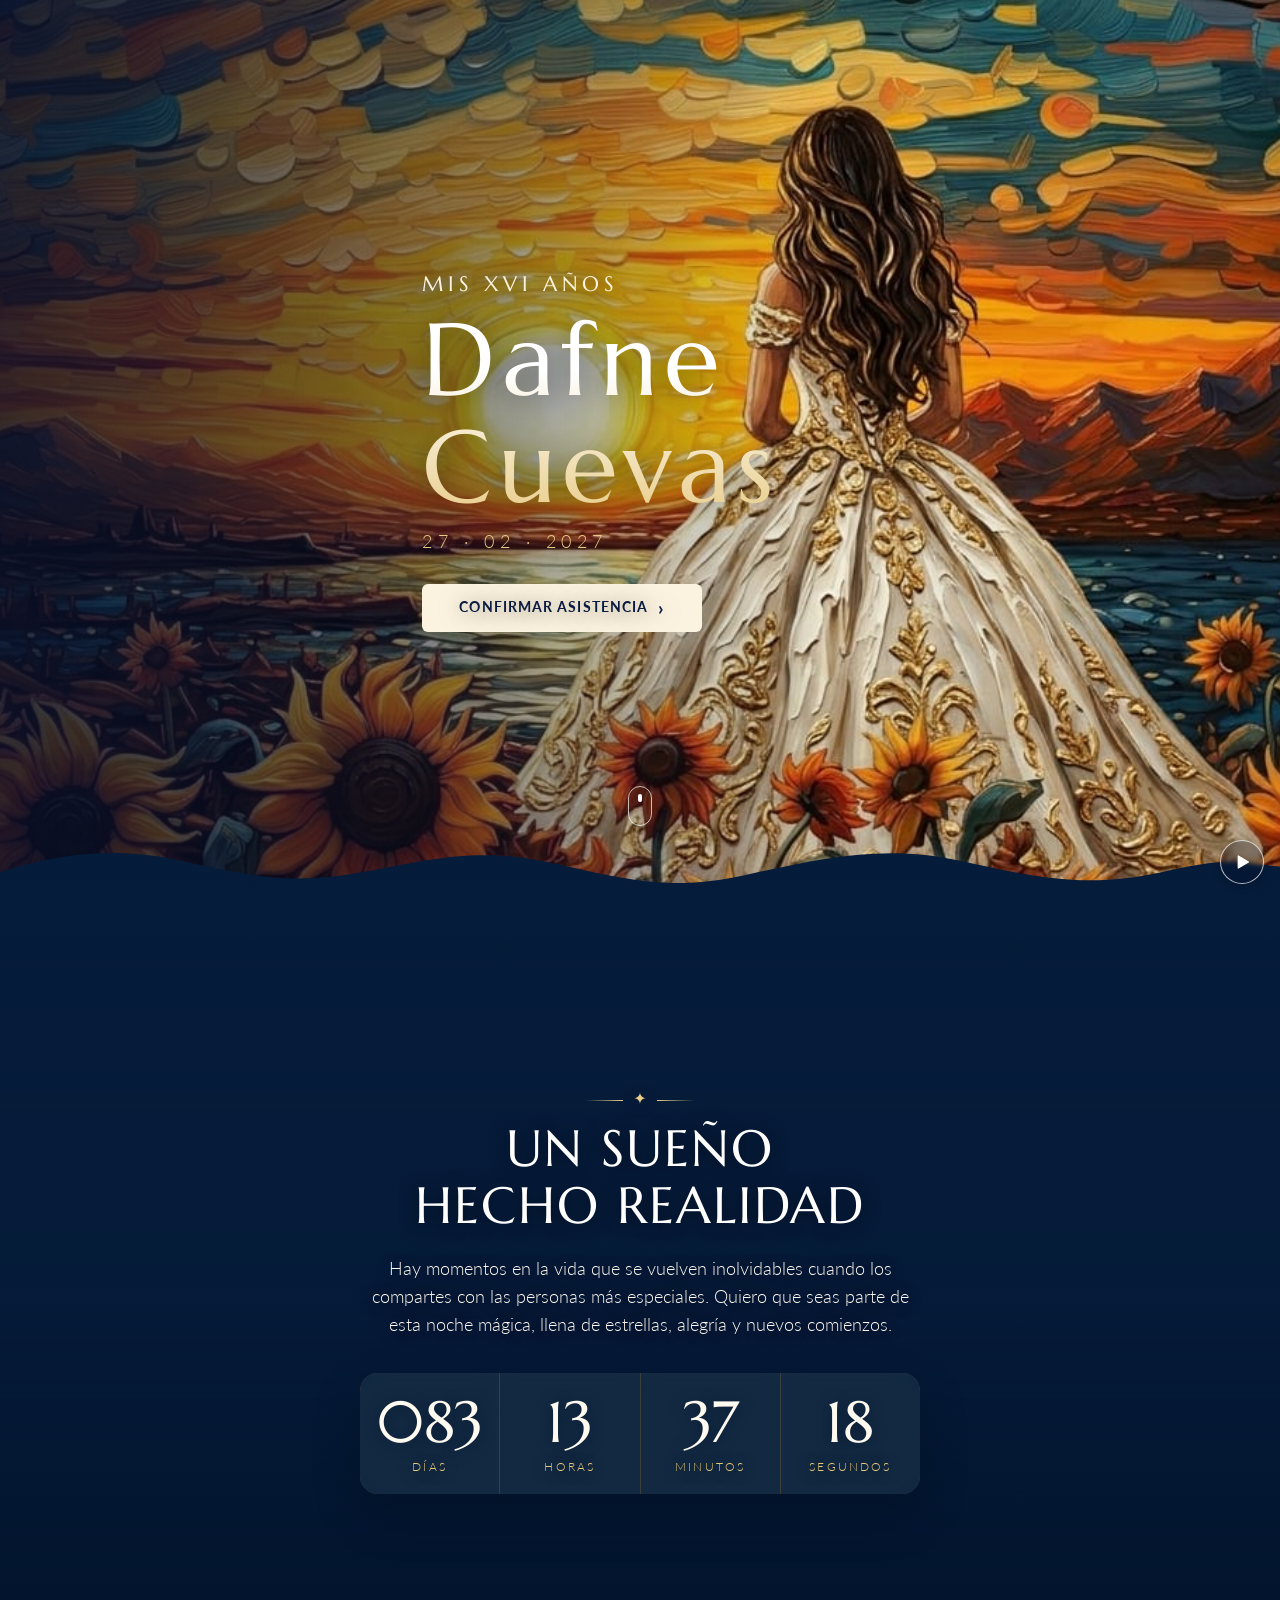
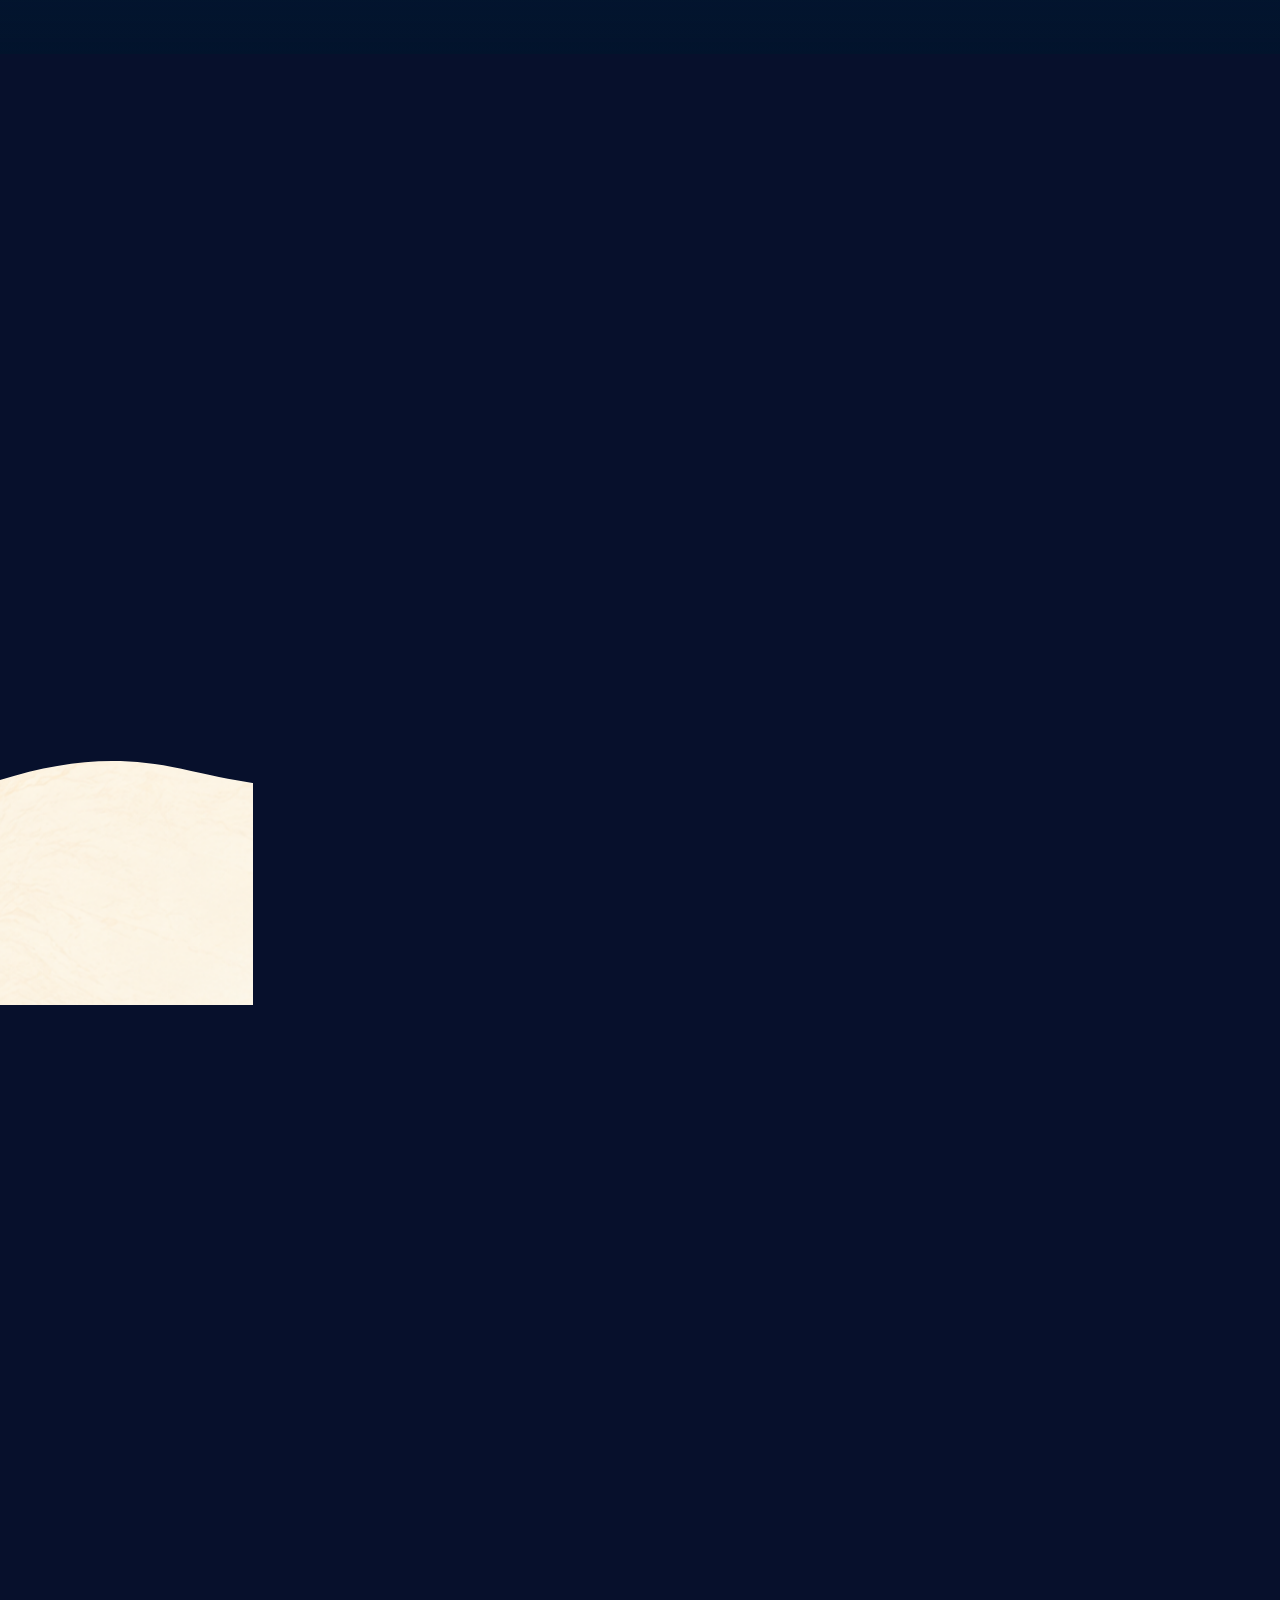
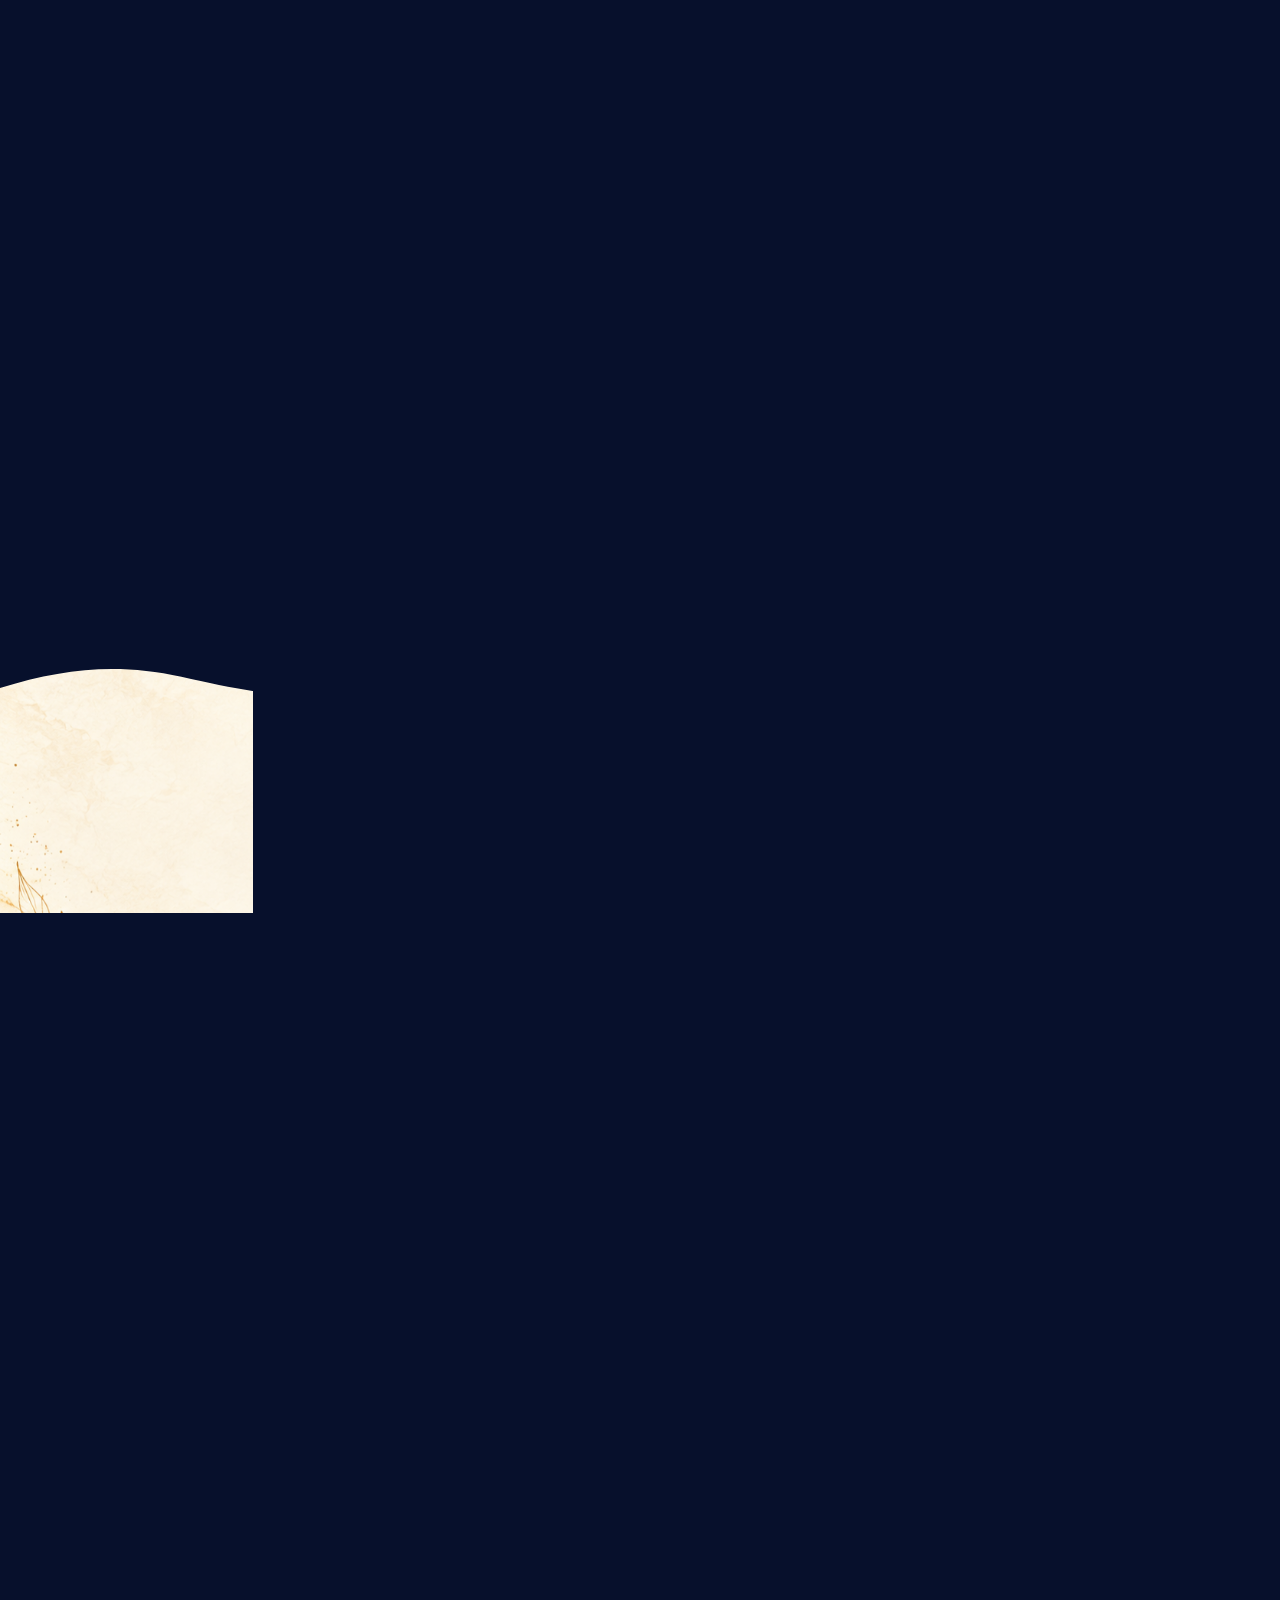
==== index.html @ 826c35a5 "Update title and description for XV to XVI years" ====
<!DOCTYPE html>
<html lang="es">
<head>
    <meta charset="UTF-8">
    <meta name="viewport" content="width=device-width, initial-scale=1, viewport-fit=cover">
    <title>Mis XVI Años</title>
    <meta name="description" content="Invitación digital a mis XVI años: un sueño hecho realidad.">
    <meta name="theme-color" content="#0b1a40">
    <link rel="preconnect" href="https://fonts.googleapis.com">
    <link rel="preconnect" href="https://fonts.gstatic.com" crossorigin>
    <link href="https://fonts.googleapis.com/css2?family=Lato:wght@300;400;700&family=Marcellus&display=swap" rel="stylesheet">
    <link rel="stylesheet" href="css/styles.css">
</head>
<body>

    <main>
        <!-- 1. HERO -->
        <section class="section hero" id="inicio">
            <div class="section__bg hero__bg" data-parallax data-speed="60" data-mouse="14" data-down-only></div>
            <div class="stars" aria-hidden="true" data-parallax data-speed="-40" data-mouse="-26"></div>
            <div class="hero__content" data-parallax data-speed="-70" data-mouse="8" data-fade>
                <p class="hero__eyebrow reveal">MIS XVI AÑOS</p>
                <h1 class="hero__name reveal" id="celebrant-name" data-delay="1">Dafne Cuevas</h1>
                <p class="hero__date reveal" id="event-date-short" data-delay="2">27 · 02 · 2027</p>
                <a class="btn btn--light reveal" href="#confirmacion" data-delay="3">
                    CONFIRMAR ASISTENCIA <span class="btn__arrow" aria-hidden="true">›</span>
                </a>
            </div>
            <a class="scroll-hint" href="#mensaje" aria-label="Bajar a la siguiente sección"><span></span></a>
        </section>

        <!-- 2. MENSAJE + CUENTA REGRESIVA -->
        <section class="section section--wave message" id="mensaje">
            <!-- Fondo: video de Noche estrellada (se reproduce una vez al llegar a la sección) -->
            <div class="section__bg message__bg" data-parallax data-speed="45">
                <video class="message__video" muted playsinline preload="auto" disablepictureinpicture aria-hidden="true" tabindex="-1">
                    <source src="van-gogh-violin.mp4" type="video/mp4">
                </video>
            </div>
            <div class="message__overlay" aria-hidden="true"></div>
            <div class="section__inner" data-parallax data-speed="-18">
                <div class="message__content">
                    <span class="ornament ornament--gold" aria-hidden="true">✦</span>
                    <h2 class="title title--light">UN SUEÑO<br>HECHO REALIDAD</h2>
                    <p class="lead lead--light">
                        Hay momentos en la vida que se vuelven inolvidables
                        cuando los compartes con las personas más especiales.
                        Quiero que seas parte de esta noche mágica,
                        llena de estrellas, alegría y nuevos comienzos.
                    </p>

                    <div class="countdown" role="timer" aria-live="off">
                        <div class="countdown__item">
                            <span class="countdown__num" id="cd-days">000</span>
                            <span class="countdown__label">DÍAS</span>
                        </div>
                        <div class="countdown__item">
                            <span class="countdown__num" id="cd-hours">00</span>
                            <span class="countdown__label">HORAS</span>
                        </div>
                        <div class="countdown__item">
                            <span class="countdown__num" id="cd-minutes">00</span>
                            <span class="countdown__label">MINUTOS</span>
                        </div>
                        <div class="countdown__item">
                            <span class="countdown__num" id="cd-seconds">00</span>
                            <span class="countdown__label">SEGUNDOS</span>
                        </div>
                    </div>
                </div>
            </div>
        </section>

        <!-- 3. RECEPCIÓN -->
        <section class="section section--wave reception" id="recepcion">
            <div class="section__bg reception__bg" data-parallax data-speed="70"></div>
            <div class="fireflies" aria-hidden="true" data-parallax data-speed="-50"></div>
            <div class="section__inner section__inner--light" data-parallax data-speed="-18">
                <span class="ornament ornament--gold reveal" aria-hidden="true">✦</span>
                <h2 class="title title--light reveal" data-delay="1">RECEPCIÓN</h2>
                <p class="reception__time reveal" id="event-time" data-delay="2">7:00 P. M.</p>
                <p class="reception__place reveal" data-delay="2">
                    <span id="venue-name">El Edhen</span><br>
                    <span id="venue-address">P. de La Escondida Mz 51-Lt 7,<br>Hacienda Ojo de Agua,<br>55770 Edo de Méx.</span>
                </p>
                <a class="btn btn--light reveal" id="map-link" href="#" target="_blank" rel="noopener noreferrer" data-delay="3">
                    <svg class="btn__icon" viewBox="0 0 24 24" aria-hidden="true"><path d="M12 2a7 7 0 0 0-7 7c0 5.2 7 13 7 13s7-7.8 7-13a7 7 0 0 0-7-7Zm0 9.5A2.5 2.5 0 1 1 12 6.5a2.5 2.5 0 0 1 0 5Z"/></svg>
                    VER UBICACIÓN <span class="btn__arrow" aria-hidden="true">›</span>
                </a>
            </div>
        </section>

        <!-- 4. LLUVIA DE SOBRES -->
        <section class="section section--wave section--cream envelopes" id="sobres">
            <div class="section__bg envelopes__bg" data-parallax data-speed="45"></div>
            <div class="section__inner" data-parallax data-speed="-18">
                <svg class="gift reveal" viewBox="0 0 64 64" aria-hidden="true">
                    <rect x="6" y="22" width="30" height="30" rx="2"/>
                    <rect x="3" y="14" width="36" height="9" rx="2"/>
                    <path d="M21 14v38M21 14c-3-9-12-9-12-3s9 3 12 3Zm0 0c3-9 12-9 12-3s-9 3-12 3Z"/>
                    <rect x="30" y="34" width="30" height="22" rx="2"/>
                    <path d="m30 36 15 11 15-11"/>
                    <path class="gift__spark" d="M52 8v10M47 13h10"/>
                </svg>
                <h2 class="title title--navy title--small reveal" data-delay="1">LLUVIA DE SOBRES</h2>
                <p class="lead lead--small reveal" data-delay="2">
                    Tu presencia hará este día aún más especial.
                    Si deseas obsequiarme un detalle, podrás participar
                    en la lluvia de sobres durante la celebración.
                </p>
                <button class="btn btn--navy reveal" type="button" id="open-envelopes" data-delay="3">
                    VER CÓMO PARTICIPAR <span class="btn__arrow" aria-hidden="true">›</span>
                </button>
            </div>
        </section>

        <!-- 5. CONFIRMACIÓN -->
        <section class="section section--wave rsvp" id="confirmacion">
            <div class="section__bg rsvp__bg" data-parallax data-speed="40"></div>
            <div class="stars" aria-hidden="true" data-parallax data-speed="-45"></div>
            <div class="section__inner section__inner--light" data-parallax data-speed="-12">
                <p class="eyebrow eyebrow--gold reveal">CONFIRMACIÓN PERSONALIZADA</p>
                <span class="ornament ornament--gold reveal" aria-hidden="true">✦</span>
                <h2 class="family reveal" id="family-name" data-delay="1">Familia Rivera</h2>
                <p class="rsvp__intro reveal" data-delay="2">
                    <span id="seats-line">Hemos reservado <span id="seats-total">3</span> lugares para su familia.<br></span>
                    Seleccionen quiénes asistirán:
                </p>

                <ul class="guests reveal" id="guest-list" data-delay="3"></ul>

                <p class="rsvp__count reveal" data-delay="4">
                    <svg class="rsvp__people" viewBox="0 0 24 24" aria-hidden="true"><path d="M9 11a3.5 3.5 0 1 0 0-7 3.5 3.5 0 0 0 0 7Zm7 0a3 3 0 1 0 0-6 3 3 0 0 0 0 6ZM9 13c-3.300 0-6 1.800-6 4v3h12v-3c0-2.200-2.700-4-6-4Zm7 0c-.4 0-.800 0-1.200.1 1.500 1 2.200 2.300 2.200 3.900v3h5v-3c0-1.800-2.600-4-6-4Z"/></svg>
                    <span id="guest-summary" aria-live="polite">0 de 3 personas asistirán</span>
                </p>
                <p class="rsvp__note reveal" data-delay="4">Podrán modificar su respuesta antes de la fecha límite.</p>

                <div class="rsvp__ask reveal" data-delay="5">
                    <p class="eyebrow eyebrow--gold">CONFIRMACIÓN DE ASISTENCIA</p>
                    <h3 class="rsvp__ask-title">¿NOS ACOMPAÑAS?</h3>
                </div>
                <button class="btn btn--outline rsvp__cta reveal" type="button" id="confirm-btn" data-delay="5">
                    <span class="btn__check" aria-hidden="true">✓</span>
                    <span id="confirm-label">CONFIRMAR ASISTENCIA</span>
                </button>
                <p class="rsvp__lock reveal" data-delay="5" id="rsvp-status" role="status">
                    <svg viewBox="0 0 24 24" aria-hidden="true"><path d="M17 9V7a5 5 0 0 0-10 0v2H5v12h14V9h-2Zm-8-2a3 3 0 0 1 6 0v2H9V7Z"/></svg>
                    Su respuesta quedará registrada.
                </p>
            </div>
        </section>

        <!-- 6. VESTIMENTA -->
        <section class="section section--wave section--cream dress" id="vestimenta">
            <div class="section__bg dress__bg" data-parallax data-speed="45"></div>
            <div class="section__inner" data-parallax data-speed="-18">
                <p class="eyebrow eyebrow--navy reveal">CÓDIGO DE VESTIMENTA</p>
                <span class="ornament reveal" aria-hidden="true">✦</span>
                <h2 class="title title--navy title--small reveal" data-delay="1">FORMAL</h2>
                <p class="lead lead--small reveal" data-delay="2">
                    Colores reservados:<br>Dorado, azul noche y tonos similares.
                </p>
                <ul class="swatches reveal" data-delay="3" aria-label="Colores reservados">
                    <li class="swatch swatch--gold" title="Dorado"></li>
                    <li class="swatch swatch--navy" title="Azul noche"></li>
                    <li class="swatch swatch--cream" title="Crema"></li>
                </ul>
                <button class="btn btn--navy reveal" type="button" id="open-rules" data-delay="4">
                    VER NORMAS DEL EVENTO <span class="btn__arrow" aria-hidden="true">›</span>
                </button>
            </div>
        </section>

        <!-- 7. GRACIAS -->
        <section class="section section--wave thanks" id="gracias">
            <div class="section__bg thanks__bg" data-parallax data-speed="60"></div>
            <div class="stars stars--dense" aria-hidden="true" data-parallax data-speed="-60"></div>
            <div class="section__inner section__inner--light" data-parallax data-speed="-20">
                <h2 class="thanks__title reveal">GRACIAS</h2>
                <p class="thanks__text reveal" data-delay="2">
                    POR SER PARTE DE ESTE<br>CAPÍTULO TAN ESPECIAL
                </p>
            </div>
        </section>
    </main>

    <!-- Modal de bienvenida: información importante (se abre al cargar la página) -->
    <dialog class="modal modal--rules" id="rules-modal" aria-labelledby="rules-title">
        <form method="dialog" class="modal__box">
            <h2 class="rules__title" id="rules-title">INFORMACIÓN<br>IMPORTANTE</h2>
            <span class="ornament" aria-hidden="true">✦</span>
            <p class="rules__subtitle">Normas para disfrutar juntos</p>

            <ul class="rules__list">
                <li>
                    <h3>Identificación</h3>
                    <p>Las personas mayores de 18 años deberán presentar INE o identificación oficial para ingresar.</p>
                </li>
                <li>
                    <h3>Ambiente sin humo</h3>
                    <p>Agradecemos evitar fumar dentro del salón.</p>
                </li>
                <li>
                    <h3>Bebidas externas</h3>
                    <p>No está permitido ingresar bebidas ajenas al establecimiento.</p>
                </li>
                <li>
                    <h3>Momentos especiales</h3>
                    <p>Durante los momentos protocolarios, evita obstruir la vista de otros invitados.</p>
                </li>
                <li>
                    <h3>Cuidemos el espacio</h3>
                    <p>Ayúdanos a conservar en buen estado las instalaciones y la decoración.</p>
                </li>
            </ul>

            <p class="rules__thanks">Gracias por ayudarnos a disfrutar<br>de una noche especial.</p>
            <button class="btn btn--navy btn--block" value="close" id="rules-accept">ENTENDIDO</button>
        </form>
    </dialog>

    <!-- Modal: cómo participar en la lluvia de sobres -->
    <dialog class="modal" id="envelopes-modal" aria-labelledby="envelopes-title">
        <form method="dialog" class="modal__box">
            <button class="modal__close" value="close" aria-label="Cerrar">×</button>
            <h3 id="envelopes-title">Lluvia de sobres</h3>
            <p>Si deseas participar, durante la celebración habrá un buzón especial para recibir tus sobres con cariño.</p>
            <p class="modal__small">Tu presencia es el mejor regalo. Cualquier detalle será recibido con mucho agradecimiento.</p>
            <button class="btn btn--navy" value="close">ENTENDIDO</button>
        </form>
    </dialog>

    <!-- Música de fondo: se activa con el ícono flotante (los navegadores no permiten autoplay con sonido) -->
    <audio id="bg-music" src="cabcion.mp3" loop preload="none"></audio>
    <button class="music-toggle" id="music-toggle" type="button" aria-pressed="false" aria-label="Reproducir música">
        <svg viewBox="0 0 24 24" aria-hidden="true">
            <path class="music-toggle__play" d="M8 5.5v13l11-6.5z"/>
            <rect class="music-toggle__stop" x="6.5" y="6.5" width="11" height="11" rx="1.5"/>
        </svg>
    </button>

    <script src="js/main.js"></script>
</body>
</html>
---- css/styles.css ----
/* ==========================================================
   Invitación XVI Años — estilos (mobile-first)
   ========================================================== */

:root {
    --navy: #0b1a40;
    --navy-deep: #07102c;
    --navy-soft: #16275a;
    --gold: #c9a14a;
    --gold-light: #e8cc88;
    --cream: #fbf3df;
    --ink: #1c2a52;

    --font-title: "Marcellus", "Cinzel", Georgia, serif;
    --font-body: "Lato", "Segoe UI", system-ui, sans-serif;

    --wave-h: 38px;
    --ease: cubic-bezier(0.22, 0.8, 0.28, 1);
}

*, *::before, *::after { box-sizing: border-box; }

html { scroll-behavior: smooth; }

body {
    margin: 0;
    background: var(--navy-deep);
    color: var(--cream);
    font-family: var(--font-body);
    font-weight: 300;
    line-height: 1.6;
    -webkit-font-smoothing: antialiased;
    overflow-x: hidden;
}

img, svg { display: block; max-width: 100%; }
ul { list-style: none; margin: 0; padding: 0; }
h1, h2, h3, p { margin: 0; }
a { color: inherit; text-decoration: none; }

/* ---------- Secciones ---------- */
.section {
    position: relative;
    isolation: isolate;
    display: flex;
    align-items: center;
    justify-content: center;
    min-height: 100svh;
    overflow: hidden;
    text-align: center;
}

.section__bg {
    position: absolute;
    inset: -10% 0;
    z-index: -2;
    background-size: cover;
    background-position: center;
    background-repeat: no-repeat;
    will-change: transform;
}

.section__inner {
    width: 100%;
    max-width: 640px;
    padding: calc(var(--wave-h) + 56px) 24px 72px;
    color: var(--ink);
}
.section__inner--light { color: var(--cream); }

/* Borde ondulado entre secciones (la sección se superpone a la anterior) */
.section--wave {
    margin-top: calc(var(--wave-h) * -1);
    -webkit-mask:
        url("data:image/svg+xml,%3Csvg xmlns='http://www.w3.org/2000/svg' viewBox='0 0 1200 40' preserveAspectRatio='none'%3E%3Cpath d='M0 40V20C60 6 110 2 170 12S270 30 340 20 450 2 520 14s110 20 180 8 130-22 200-10 120 20 190 8 70-6 110-4V40Z'/%3E%3C/svg%3E") top / 100% var(--wave-h) no-repeat,
        linear-gradient(#000 0 0) 0 calc(var(--wave-h) - 1px) / 100% calc(100% - var(--wave-h) + 1px) no-repeat;
    mask:
        url("data:image/svg+xml,%3Csvg xmlns='http://www.w3.org/2000/svg' viewBox='0 0 1200 40' preserveAspectRatio='none'%3E%3Cpath d='M0 40V20C60 6 110 2 170 12S270 30 340 20 450 2 520 14s110 20 180 8 130-22 200-10 120 20 190 8 70-6 110-4V40Z'/%3E%3C/svg%3E") top / 100% var(--wave-h) no-repeat,
        linear-gradient(#000 0 0) 0 calc(var(--wave-h) - 1px) / 100% calc(100% - var(--wave-h) + 1px) no-repeat;
}

/* Fondos por sección: mobile */
.hero__bg {
    background-image: url("../desktop/01-hero.jpeg");
    background-position: 66% bottom;
    /* En móvil la imagen ocupa la parte baja y se funde con el azul noche; el texto va arriba */
    inset: auto 0 0 0;
    height: 70%;
    -webkit-mask-image: linear-gradient(180deg, transparent 0, #000 28%);
    mask-image: linear-gradient(180deg, transparent 0, #000 28%);
}
.reception__bg  { background-image: url("../mobile/03-recepcion.png"); }
.envelopes__bg  { background-image: url("../mobile/04-lluvia-sobres.png"); }
.rsvp__bg       { background-image: url("../mobile/05-confirmacion.png"); }
.dress__bg      { background-image: url("../mobile/06-vestimenta.png"); }
.thanks__bg     { background-image: url("../mobile/07-gracias.png"); }

.section--cream { background: var(--cream); }

/* ---------- Tipografía ---------- */
.title {
    font-family: var(--font-title);
    font-weight: 400;
    font-size: clamp(2rem, 9vw, 2.9rem);
    line-height: 1.1;
    letter-spacing: 0.04em;
}
.title--small { font-size: clamp(1.5rem, 6.5vw, 2rem); }
.title--navy { color: var(--navy); }
.title--light { color: #fff; text-shadow: 0 2px 18px rgba(0, 0, 0, 0.6); }

.eyebrow {
    font-size: 0.78rem;
    letter-spacing: 0.22em;
    margin-bottom: 8px;
}
.eyebrow--gold { color: var(--gold-light); }
.eyebrow--navy { color: var(--ink); letter-spacing: 0.18em; }

.lead {
    margin: 22px auto 0;
    max-width: 420px;
    font-size: 1rem;
    color: #34437a;
}
.lead--small { font-size: 0.92rem; margin-top: 12px; }

.ornament {
    display: block;
    margin-bottom: 14px;
    color: var(--gold);
    font-size: 1rem;
    line-height: 1;
    animation: twinkle 3s ease-in-out infinite;
}
.ornament::before, .ornament::after {
    content: "";
    display: inline-block;
    width: 38px;
    height: 1px;
    margin: 0 10px;
    vertical-align: middle;
    background: linear-gradient(90deg, transparent, currentColor);
}
.ornament::after { transform: scaleX(-1); }
.ornament--gold { color: var(--gold-light); }

/* ---------- Botones ---------- */
.btn {
    position: relative;
    display: inline-flex;
    align-items: center;
    justify-content: center;
    gap: 10px;
    margin-top: 28px;
    padding: 13px 28px;
    border: 1px solid transparent;
    border-radius: 6px;
    overflow: hidden;
    font: 700 0.78rem/1 var(--font-body);
    letter-spacing: 0.08em;
    cursor: pointer;
    transition: transform 0.3s var(--ease), box-shadow 0.3s var(--ease), background 0.3s;
}
.btn::after { /* brillo que cruza el botón */
    content: "";
    position: absolute;
    inset: 0;
    background: linear-gradient(105deg, transparent 35%, rgba(255, 255, 255, 0.55) 50%, transparent 65%);
    transform: translateX(-120%);
    animation: shimmer 4.5s ease-in-out infinite;
}
.btn:hover { transform: translateY(-3px); box-shadow: 0 10px 26px rgba(0, 0, 0, 0.3); }
.btn:active { transform: translateY(0) scale(0.97); }
.btn:focus-visible { outline: 2px solid var(--gold); outline-offset: 3px; }
.btn__arrow { font-size: 1.2rem; line-height: 0.8; transition: transform 0.3s var(--ease); }
.btn:hover .btn__arrow { transform: translateX(5px); }
.btn__icon { width: 15px; height: 15px; fill: var(--gold); }

.btn--light { background: var(--cream); color: var(--navy); }
.btn--navy {
    background: var(--navy);
    color: var(--cream);
    border-color: var(--gold);
    box-shadow: inset 0 0 0 2px var(--navy), inset 0 0 0 3px rgba(201, 161, 74, 0.5);
}
.btn--outline {
    background: rgba(11, 26, 64, 0.85);
    color: var(--cream);
    border-color: var(--gold);
    padding: 15px 34px;
}
.btn--outline.is-confirmed {
    background: linear-gradient(135deg, #d9b25c, #b98a2e);
    color: var(--navy);
}
.btn__check { color: var(--gold-light); font-size: 1rem; }
.btn--outline.is-confirmed .btn__check { color: var(--navy); }

/* ---------- 1. Hero ---------- */
/* Sticky: las siguientes secciones lo cubren como una cortina */
.hero { align-items: flex-start; min-height: 100svh; position: sticky; top: 0; }
.hero::before { /* degradado para legibilidad del texto */
    content: "";
    position: absolute;
    inset: 0;
    z-index: -1;
    background:
        linear-gradient(180deg, rgba(7, 16, 44, 0.85) 0%, rgba(7, 16, 44, 0.45) 38%, transparent 62%),
        linear-gradient(0deg, rgba(7, 16, 44, 0.55), transparent 25%);
}
.hero__bg { animation: kenburns 24s ease-in-out infinite alternate; transform-origin: 66% 100%; }

.hero__content {
    width: 100%;
    padding: 12svh 24px 0;
    text-shadow: 0 2px 20px rgba(0, 0, 0, 0.55);
}
.hero__eyebrow {
    font-family: var(--font-title);
    font-size: 1.05rem;
    letter-spacing: 0.22em;
}
.hero__name {
    margin-top: 4px;
    font-family: var(--font-title);
    font-weight: 400;
    font-size: clamp(3.2rem, 17vw, 5rem);
    line-height: 1.05;
    letter-spacing: 0.06em;
    background: linear-gradient(180deg, #fff 30%, var(--gold-light));
    -webkit-background-clip: text;
    background-clip: text;
    color: transparent;
    text-shadow: none;
    filter: drop-shadow(0 3px 14px rgba(0, 0, 0, 0.5));
}
.hero__date {
    margin-top: 6px;
    font-size: 0.95rem;
    letter-spacing: 0.3em;
    color: var(--gold-light);
}

.scroll-hint {
    position: absolute;
    left: 50%;
    bottom: calc(var(--wave-h) + 18px);
    width: 24px;
    height: 40px;
    margin-left: -12px;
    border: 1.5px solid rgba(255, 255, 255, 0.7);
    border-radius: 14px;
}
.scroll-hint span {
    position: absolute;
    top: 7px;
    left: 50%;
    width: 4px;
    height: 8px;
    margin-left: -2px;
    border-radius: 2px;
    background: #fff;
    animation: scroll-dot 1.8s var(--ease) infinite;
}

/* ---------- 2. Mensaje + cuenta regresiva ---------- */
.message .section__inner { padding-top: calc(var(--wave-h) + 70px); }

.countdown {
    display: grid;
    grid-template-columns: repeat(4, 1fr);
    margin-top: 34px;
}
.countdown__item { padding: 0 4px; position: relative; }
.countdown__item + .countdown__item::before {
    content: "";
    position: absolute;
    left: 0;
    top: 8%;
    height: 84%;
    width: 1px;
    background: linear-gradient(transparent, var(--gold), transparent);
}
.countdown__num {
    display: block;
    font-family: var(--font-title);
    font-size: clamp(2rem, 10.5vw, 3.1rem);
    line-height: 1.1;
    color: var(--navy);
    font-variant-numeric: tabular-nums;
}
.countdown__num.tick { animation: tick 0.5s var(--ease); }
.countdown__label {
    display: block;
    margin-top: 2px;
    font-size: 0.62rem;
    letter-spacing: 0.18em;
    color: #34437a;
}

/* ---------- 3. Recepción ---------- */
.reception::before {
    content: "";
    position: absolute;
    inset: 0;
    z-index: -1;
    background: radial-gradient(ellipse at center, rgba(7, 16, 44, 0.65), rgba(7, 16, 44, 0.15) 75%);
}
.reception__time {
    margin-top: 14px;
    font-family: var(--font-title);
    font-size: 1.7rem;
    letter-spacing: 0.04em;
    text-shadow: 0 2px 14px rgba(0, 0, 0, 0.7);
}
.reception__place {
    margin-top: 10px;
    font-size: 0.98rem;
    text-shadow: 0 2px 12px rgba(0, 0, 0, 0.8);
}

/* ---------- 4. Lluvia de sobres ---------- */
.gift {
    width: 76px;
    height: 76px;
    margin: 0 auto 12px;
    fill: none;
    stroke: var(--gold);
    stroke-width: 2;
    stroke-linecap: round;
    stroke-linejoin: round;
    animation: float 4s ease-in-out infinite;
}
.gift__spark { transform-origin: 52px 13px; animation: twinkle 2s ease-in-out infinite; }
.envelopes .section__inner { padding-top: calc(var(--wave-h) + 60px); }

/* ---------- 5. Confirmación ---------- */
.rsvp .section__inner { padding-top: calc(var(--wave-h) + 56px); padding-bottom: 80px; }
.family {
    font-family: var(--font-title);
    font-weight: 400;
    font-size: clamp(1.9rem, 8vw, 2.6rem);
    letter-spacing: 0.03em;
}
.rsvp__intro { margin-top: 8px; font-size: 0.9rem; opacity: 0.9; }

.guests { display: grid; gap: 10px; margin: 24px auto 0; max-width: 420px; }
.guest {
    display: flex;
    align-items: center;
    gap: 14px;
    width: 100%;
    padding: 12px 16px;
    border: 1px solid rgba(201, 161, 74, 0.55);
    border-radius: 6px;
    background: rgba(22, 39, 90, 0.7);
    color: var(--cream);
    font: 400 0.95rem var(--font-body);
    text-align: left;
    cursor: pointer;
    transition: background 0.3s, transform 0.25s var(--ease), border-color 0.3s;
}
.guest:hover { background: rgba(32, 54, 120, 0.85); transform: translateX(4px); }
.guest:focus-visible { outline: 2px solid var(--gold-light); outline-offset: 2px; }
.guest.is-selected { border-color: var(--gold-light); background: rgba(40, 62, 130, 0.85); }
.guest__box {
    display: grid;
    place-items: center;
    flex: none;
    width: 22px;
    height: 22px;
    border: 1.5px solid var(--gold-light);
    border-radius: 4px;
    color: var(--navy);
    font-size: 0.9rem;
    font-weight: 700;
    transition: background 0.25s, transform 0.3s var(--ease);
}
.guest__box::after {
    content: "✓";
    transform: scale(0);
    transition: transform 0.3s cubic-bezier(0.3, 1.8, 0.5, 1);
}
.guest.is-selected .guest__box { background: var(--gold); border-color: var(--gold); transform: scale(1.1); }
.guest.is-selected .guest__box::after { transform: scale(1); }

.rsvp__count {
    display: flex;
    align-items: center;
    justify-content: center;
    gap: 10px;
    margin-top: 22px;
    font-size: 0.95rem;
}
.rsvp__people { width: 26px; height: 26px; fill: var(--gold-light); }
.rsvp__count.bump span { animation: tick 0.4s var(--ease); display: inline-block; }
.rsvp__note { margin-top: 2px; font-size: 0.68rem; opacity: 0.75; }
.rsvp__lock {
    display: flex;
    align-items: center;
    justify-content: center;
    gap: 6px;
    margin-top: 16px;
    font-size: 0.74rem;
    opacity: 0.85;
}
.rsvp__lock svg { width: 14px; height: 14px; fill: var(--gold-light); }

/* ---------- 6. Vestimenta ---------- */
.dress { min-height: 70svh; }
.swatches { display: flex; justify-content: center; gap: 16px; margin-top: 22px; }
.swatch {
    width: 30px;
    height: 30px;
    border-radius: 50%;
    box-shadow: 0 3px 8px rgba(11, 26, 64, 0.25);
    transition: transform 0.35s cubic-bezier(0.3, 1.8, 0.5, 1);
}
.swatch:hover { transform: scale(1.3) rotate(10deg); }
.swatch--gold  { background: radial-gradient(circle at 30% 30%, #ecd28f, #bd8f33); }
.swatch--navy  { background: radial-gradient(circle at 30% 30%, #26397a, #0b1a40); }
.swatch--cream { background: radial-gradient(circle at 30% 30%, #fff8e8, #e9dcbc); }

/* ---------- 7. Gracias ---------- */
.thanks::before {
    content: "";
    position: absolute;
    inset: 0;
    z-index: -1;
    background: linear-gradient(180deg, rgba(7, 16, 44, 0.55), rgba(7, 16, 44, 0.05) 60%);
}
.thanks__title {
    font-family: var(--font-title);
    font-weight: 400;
    font-size: clamp(2.6rem, 14vw, 4rem);
    letter-spacing: 0.22em;
    padding-left: 0.22em;
}
.thanks__text {
    margin-top: 10px;
    font-size: 0.74rem;
    letter-spacing: 0.3em;
    color: var(--gold-light);
}

/* ---------- Estrellas y luciérnagas (generadas por JS) ---------- */
.stars, .fireflies { position: absolute; inset: -90px 0; z-index: -1; pointer-events: none; }
.star {
    position: absolute;
    width: var(--s);
    height: var(--s);
    background: radial-gradient(circle, #fff 0%, var(--gold-light) 40%, transparent 70%);
    border-radius: 50%;
    opacity: 0;
    animation: twinkle var(--d) ease-in-out var(--delay) infinite;
}
.firefly {
    position: absolute;
    width: 6px;
    height: 6px;
    border-radius: 50%;
    background: #ffd98a;
    box-shadow: 0 0 10px 4px rgba(255, 200, 100, 0.6);
    opacity: 0;
    animation: firefly var(--d) ease-in-out var(--delay) infinite;
}

/* Destellos en las transiciones entre secciones (generados por JS) */
.seam {
    position: absolute;
    top: calc(var(--wave-h) * 0.4);
    left: 0;
    right: 0;
    height: 110px;
    z-index: 1;
    pointer-events: none;
}
.seam__star {
    position: absolute;
    font-size: var(--fs);
    line-height: 1;
    color: var(--gold);
    text-shadow: 0 0 8px rgba(255, 215, 130, 0.9), 0 0 18px rgba(255, 190, 80, 0.6);
    opacity: 0;
    animation: twinkle var(--d) ease-in-out var(--delay) infinite;
}

/* Chispas al confirmar */
.spark {
    position: fixed;
    z-index: 50;
    width: 8px;
    height: 8px;
    margin: -4px 0 0 -4px;
    border-radius: 50%;
    background: var(--c);
    pointer-events: none;
    animation: burst 0.9s var(--ease) forwards;
}

/* ---------- Revelado al hacer scroll ---------- */
.reveal {
    opacity: 0;
    transform: translateY(26px);
    transition: opacity 0.9s var(--ease), transform 0.9s var(--ease);
    transition-delay: calc(var(--i, 0) * 120ms);
}
.reveal.is-visible { opacity: 1; transform: none; }

/* ---------- Modal ---------- */
.modal {
    width: min(92vw, 420px);
    padding: 0;
    border: 1px solid var(--gold);
    border-radius: 10px;
    background: var(--cream);
    color: var(--ink);
    text-align: center;
}
.modal[open] { animation: pop 0.45s cubic-bezier(0.3, 1.5, 0.5, 1); }
.modal::backdrop { background: rgba(7, 16, 44, 0.7); backdrop-filter: blur(3px); }
.modal__box { position: relative; padding: 36px 26px 30px; }
.modal h3 { font: 400 1.5rem var(--font-title); color: var(--navy); margin-bottom: 12px; }
.modal__small { margin-top: 10px; font-size: 0.85rem; color: #53609a; }
.modal__close {
    position: absolute;
    top: 8px;
    right: 12px;
    border: 0;
    background: none;
    font-size: 1.8rem;
    color: var(--navy);
    cursor: pointer;
}

/* ---------- Animaciones ---------- */
@keyframes kenburns { from { transform: scale(1); } to { transform: scale(1.12); } }
@keyframes twinkle { 0%, 100% { opacity: 0.25; transform: scale(0.8); } 50% { opacity: 1; transform: scale(1.15); } }
@keyframes shimmer { 0%, 60% { transform: translateX(-120%); } 100% { transform: translateX(120%); } }
@keyframes scroll-dot { 0% { opacity: 0; transform: translateY(0); } 30% { opacity: 1; } 100% { opacity: 0; transform: translateY(16px); } }
@keyframes tick { 0% { transform: translateY(-40%); opacity: 0; } 100% { transform: none; opacity: 1; } }
@keyframes float { 0%, 100% { transform: translateY(0); } 50% { transform: translateY(-8px); } }
@keyframes firefly {
    0%   { opacity: 0; transform: translate(0, 0); }
    30%  { opacity: 1; }
    100% { opacity: 0; transform: translate(var(--x), -90px); }
}
@keyframes burst { to { transform: translate(var(--dx), var(--dy)) scale(0); opacity: 0; } }
@keyframes pop { from { transform: scale(0.8); opacity: 0; } to { transform: none; opacity: 1; } }

/* ---------- Desktop ---------- */
@media (min-width: 768px) {
    :root { --wave-h: 56px; }

    .reception__bg  { background-image: url("../desktop/03-recepcion.png"); }
    .envelopes__bg  { background-image: url("../desktop/04-lluvia-sobres.png"); }
    .rsvp__bg       { background-image: url("../desktop/05-confirmacion.png"); }
    .dress__bg      { background-image: url("../desktop/06-vestimenta.png"); }
    .thanks__bg     { background-image: url("../desktop/07-gracias.png"); }
    .hero__bg {
        inset: -10% 0;
        height: auto;
        background-position: center;
        -webkit-mask-image: none;
        mask-image: none;
    }

    .section { min-height: 90svh; }
    .hero { min-height: 100svh; align-items: center; }
    .hero::before {
        background: linear-gradient(90deg, rgba(7, 16, 44, 0.8) 0%, rgba(7, 16, 44, 0.4) 40%, transparent 65%);
    }
    .hero__content { text-align: left; padding: 0 0 0 8vw; max-width: 640px; }
    .hero__name { font-size: clamp(4.5rem, 8vw, 7rem); }
    .hero__eyebrow { font-size: 1.3rem; }
    .hero__date { font-size: 1.15rem; }

    .section__inner { max-width: 760px; }
    .title { font-size: clamp(2.6rem, 4vw, 3.6rem); }
    .title--small { font-size: 2.4rem; }
    .lead { max-width: 560px; font-size: 1.1rem; }
    .lead--small { font-size: 1.02rem; }
    .countdown { max-width: 560px; margin-inline: auto; }
    .countdown__num { font-size: 3.6rem; }
    .countdown__label { font-size: 0.75rem; }
    .reception__time { font-size: 2.2rem; }
    .reception__place { font-size: 1.15rem; }
    .btn { font-size: 0.85rem; padding: 15px 36px; }
    .family { font-size: 3rem; }
    .dress { min-height: 60svh; }
}

/* ---------- Accesibilidad: menos movimiento ---------- */
@media (prefers-reduced-motion: reduce) {
    html { scroll-behavior: auto; }
    *, *::before, *::after { animation: none !important; transition-duration: 0.01ms !important; }
    .reveal { opacity: 1; transform: none; }
    .star { opacity: 0.7; }
}

/* ---------- Modal de bienvenida: información importante ---------- */
.modal--rules {
    width: min(92vw, 460px);
    max-height: 92svh;
    overflow-y: auto;
    border-radius: 14px;
    box-shadow: 0 24px 60px rgba(0, 0, 0, 0.5);
    overscroll-behavior: contain;
}
.modal--rules::backdrop { background: rgba(7, 16, 44, 0.78); backdrop-filter: blur(4px); }
.modal--rules .modal__box { padding: 28px 24px 22px; text-align: center; }

.rules__title {
    font: 400 clamp(1.8rem, 8vw, 2.3rem)/1.1 var(--font-title);
    letter-spacing: 0.02em;
    color: var(--navy);
}
.modal--rules .ornament { margin: 14px 0 10px; }
.rules__subtitle { font-size: 1rem; color: #34437a; }

.rules__list { margin-top: 12px; text-align: left; }
.rules__list li { padding: 9px 4px; border-top: 1px solid rgba(201, 161, 74, 0.6); }
.rules__list li:first-child { border-top: 0; }
.rules__list h3 { margin: 0; font: 400 1.15rem/1.2 var(--font-title); color: var(--navy); }
.rules__list p { margin-top: 3px; font-size: 0.86rem; line-height: 1.45; color: #34437a; }

.rules__thanks {
    margin-top: 12px;
    font: 400 1.05rem/1.4 var(--font-title);
    color: var(--navy);
}
.btn--block { display: flex; width: 100%; margin-top: 14px; padding: 14px 28px; font-size: 0.95rem; letter-spacing: 0.1em; }

/* Evita el scroll de la página mientras hay un modal de bienvenida abierto */
body.is-locked { overflow: hidden; }

@media (min-width: 768px) {
    .modal--rules { width: min(90vw, 520px); }
    .modal--rules .modal__box { padding: 40px 38px 30px; }
    .rules__list p { font-size: 0.95rem; }
}

/* ---------- Confirmación simple (sin familia ni invitados): solo el botón de WhatsApp ---------- */
.rsvp--simple .section__inner > :not(.rsvp__cta):not(.rsvp__ask) { display: none; }
.rsvp--simple .rsvp__cta { margin-top: 0; }

/* ---------- Sección 2: video de fondo (Noche estrellada) ---------- */
.message { background: #061d3c; }

.message__bg { overflow: hidden; }
.message__video {
    width: 100%;
    height: 100%;
    object-fit: cover;
    object-position: 53% center;
    transform-origin: 55% 28%;
    filter: saturate(0.9) brightness(0.82);
    transition: opacity 1.2s ease, filter 1.2s ease;
}

/* El zoom dura lo mismo que el video (--dream-duration se ajusta con JS) y se queda en su valor final */
.message.is-playing .message__video {
    animation: starryZoom var(--dream-duration, 4.33s) cubic-bezier(0.25, 0.1, 0.25, 1) forwards;
}
.message.is-finished .message__video { opacity: 0.18; filter: saturate(0.6) brightness(0.5); }

.message__overlay {
    position: absolute;
    inset: 0;
    z-index: -1;
    background: linear-gradient(180deg, rgba(2, 18, 42, 0.08) 0%, rgba(2, 18, 42, 0.18) 55%, rgba(2, 18, 42, 0.86) 100%);
    opacity: 0.7; /* oscurece lo justo para que el texto se lea sobre el video */
    transition: opacity 1.2s ease;
}
.message.is-finished .message__overlay { opacity: 1; }

/* El texto siempre es visible, por encima del video */
.message__content { text-shadow: 0 2px 14px rgba(2, 18, 42, 0.7); }

/* Textos claros sobre el fondo oscuro */
.lead--light { color: #fffaf0; }
.message .countdown {
    gap: 1px;
    overflow: hidden;
    border-radius: 18px;
    background: rgba(223, 181, 82, 0.25);
    box-shadow: 0 20px 50px rgba(0, 0, 0, 0.2);
}
.message .countdown__item { padding: 18px 8px; background: rgba(5, 34, 70, 0.72); backdrop-filter: blur(10px); }
.message .countdown__item + .countdown__item::before { display: none; }
.message .countdown__num { color: #fffaf0; }
.message .countdown__label { color: #e7c875; }

@keyframes starryZoom { from { transform: scale(1); } to { transform: scale(1.55); } }

@media (max-width: 520px) {
    .message .countdown__item { padding: 16px 4px; }
}

/* Con movimiento reducido no hay video: se muestra el contenido sobre el fondo sólido */
@media (prefers-reduced-motion: reduce) {
    .message__video { display: none; }
    .message__overlay { opacity: 1; }
}

/* Teléfonos muy angostos: etiquetas del contador más compactas */
@media (max-width: 360px) {
    .message .countdown__item { padding: 14px 2px; }
    .message .countdown__num { font-size: 1.7rem; }
    .message .countdown__label { font-size: 0.5rem; letter-spacing: 0.06em; }
}

/* Texto sobre el botón de confirmar */
.rsvp__ask { margin-top: 30px; }
.rsvp__ask .eyebrow { margin-bottom: 6px; }
.rsvp__ask-title {
    margin: 0;
    font: 400 clamp(1.9rem, 8vw, 2.6rem)/1.1 var(--font-title);
    letter-spacing: 0.04em;
    color: var(--cream);
}
.rsvp__ask + .rsvp__cta { margin-top: 20px; }
.rsvp--simple .rsvp__ask { margin-top: 0; }

@media (min-width: 768px) {
    .rsvp__ask-title { font-size: 3rem; }
}

/* ---------- Botón flotante de música (mismo estilo que .scroll-hint) ---------- */
.music-toggle {
    position: fixed;
    right: max(16px, env(safe-area-inset-right));
    bottom: max(16px, env(safe-area-inset-bottom));
    z-index: 40;
    display: grid;
    place-items: center;
    width: 44px;
    height: 44px;
    padding: 0;
    border: 1.5px solid rgba(255, 255, 255, 0.7);
    border-radius: 50%;
    background: rgba(7, 16, 44, 0.25); /* para que se vea también sobre secciones claras */
    backdrop-filter: blur(2px);
    box-shadow: 0 2px 8px rgba(0, 0, 0, 0.2);
    color: #fff;
    cursor: pointer;
    transition: transform 0.3s var(--ease), background 0.3s, border-color 0.3s;
}
.music-toggle:hover { transform: scale(1.1); background: rgba(7, 16, 44, 0.45); }
.music-toggle:active { transform: scale(0.94); }
.music-toggle:focus-visible { outline: 2px solid var(--gold-light); outline-offset: 3px; }

.music-toggle svg {
    width: 22px;
    height: 22px;
    fill: currentColor;
    stroke: currentColor;
    stroke-width: 1.5;
    stroke-linejoin: round;
}
/* Detenida: ícono de play. Sonando: ícono de stop y anillo que se expande */
.music-toggle__stop { display: none; }
.music-toggle.is-playing .music-toggle__play { display: none; }
.music-toggle.is-playing .music-toggle__stop { display: block; }
.music-toggle.is-playing { border-color: var(--gold-light); color: var(--gold-light); }
.music-toggle.is-playing::after {
    content: "";
    position: absolute;
    inset: -1.5px;
    border: 1.5px solid var(--gold-light);
    border-radius: 50%;
    animation: ring 1.8s var(--ease) infinite;
}

@keyframes ring { from { transform: scale(1); opacity: 0.7; } to { transform: scale(1.7); opacity: 0; } }
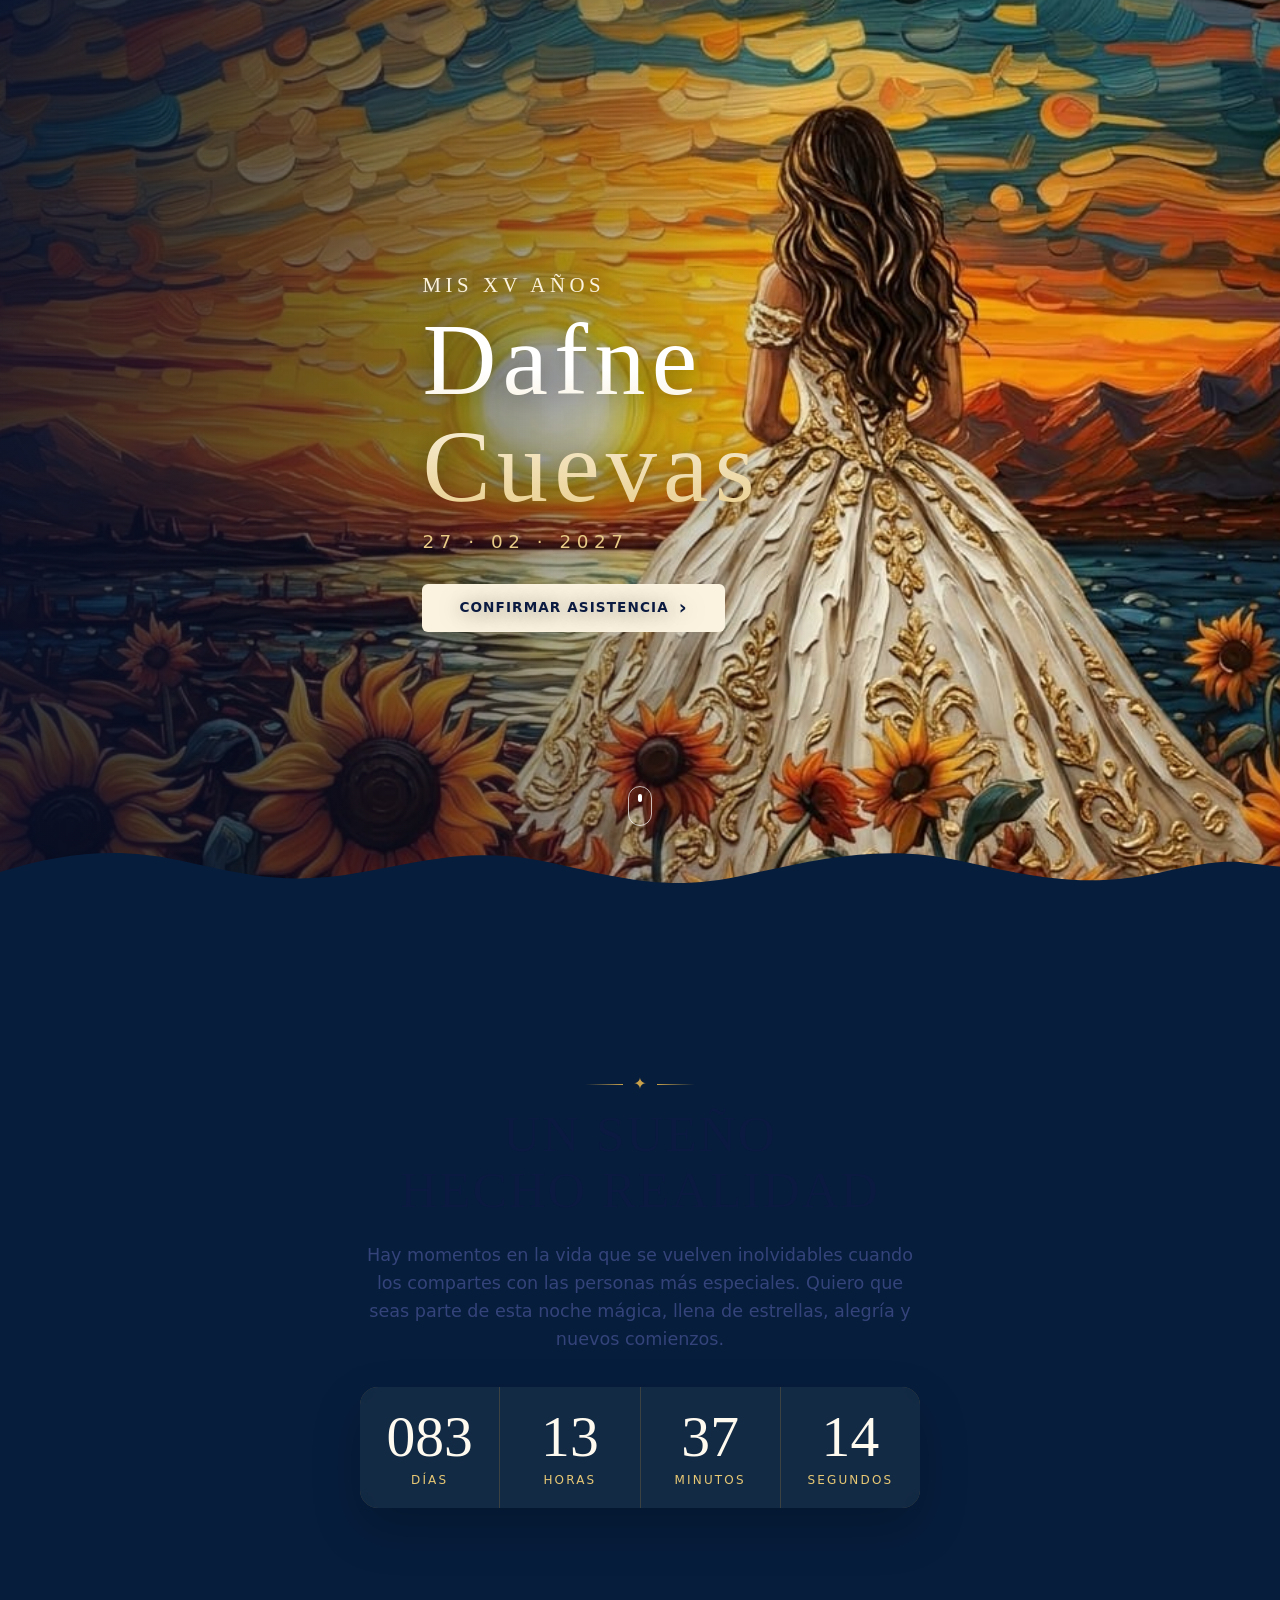
==== commit 675e38de: "Update event title and details from XVI to XV años" ====
--- a/index.html
+++ b/index.html
@@ -3,12 +3,12 @@
 <head>
     <meta charset="UTF-8">
     <meta name="viewport" content="width=device-width, initial-scale=1, viewport-fit=cover">
-    <title>Mis XVI Años</title>
-    <meta name="description" content="Invitación digital a mis XVI años: un sueño hecho realidad.">
+    <title>Mis XV Años</title>
+    <meta name="description" content="Invitación digital a mis XV años: un sueño hecho realidad.">
     <meta name="theme-color" content="#0b1a40">
     <link rel="preconnect" href="https://fonts.googleapis.com">
     <link rel="preconnect" href="https://fonts.gstatic.com" crossorigin>
-    <link href="https://fonts.googleapis.com/css2?family=Lato:wght@300;400;700&family=Marcellus&display=swap" rel="stylesheet">
+    <link href="https://fonts.googleapis.com/css2?family=Cormorant+Garamond:wght@400;500;600&family=Montserrat:wght@300;400;500;600&display=swap" rel="stylesheet">
     <link rel="stylesheet" href="css/styles.css">
 </head>
 <body>
@@ -19,9 +19,9 @@
             <div class="section__bg hero__bg" data-parallax data-speed="60" data-mouse="14" data-down-only></div>
             <div class="stars" aria-hidden="true" data-parallax data-speed="-40" data-mouse="-26"></div>
             <div class="hero__content" data-parallax data-speed="-70" data-mouse="8" data-fade>
-                <p class="hero__eyebrow reveal">MIS XVI AÑOS</p>
-                <h1 class="hero__name reveal" id="celebrant-name" data-delay="1">Dafne Cuevas</h1>
-                <p class="hero__date reveal" id="event-date-short" data-delay="2">27 · 02 · 2027</p>
+                <p class="hero__eyebrow reveal">MIS XV AÑOS</p>
+                <h1 class="hero__name reveal" id="celebrant-name" data-delay="1">NOMBRE</h1>
+                <p class="hero__date reveal" id="event-date-short" data-delay="2">00 · 00 · 2027</p>
                 <a class="btn btn--light reveal" href="#confirmacion" data-delay="3">
                     CONFIRMAR ASISTENCIA <span class="btn__arrow" aria-hidden="true">›</span>
                 </a>
@@ -30,42 +30,34 @@
         </section>
 
         <!-- 2. MENSAJE + CUENTA REGRESIVA -->
-        <section class="section section--wave message" id="mensaje">
-            <!-- Fondo: video de Noche estrellada (se reproduce una vez al llegar a la sección) -->
-            <div class="section__bg message__bg" data-parallax data-speed="45">
-                <video class="message__video" muted playsinline preload="auto" disablepictureinpicture aria-hidden="true" tabindex="-1">
-                    <source src="van-gogh-violin.mp4" type="video/mp4">
-                </video>
-            </div>
-            <div class="message__overlay" aria-hidden="true"></div>
+        <section class="section section--wave section--cream message" id="mensaje">
+            <div class="section__bg message__bg" data-parallax data-speed="45"></div>
             <div class="section__inner" data-parallax data-speed="-18">
-                <div class="message__content">
-                    <span class="ornament ornament--gold" aria-hidden="true">✦</span>
-                    <h2 class="title title--light">UN SUEÑO<br>HECHO REALIDAD</h2>
-                    <p class="lead lead--light">
-                        Hay momentos en la vida que se vuelven inolvidables
-                        cuando los compartes con las personas más especiales.
-                        Quiero que seas parte de esta noche mágica,
-                        llena de estrellas, alegría y nuevos comienzos.
-                    </p>
+                <span class="ornament reveal" aria-hidden="true">✦</span>
+                <h2 class="title title--navy reveal" data-delay="1">UN SUEÑO<br>HECHO REALIDAD</h2>
+                <p class="lead reveal" data-delay="2">
+                    Hay momentos en la vida que se vuelven inolvidables
+                    cuando los compartes con las personas más especiales.
+                    Quiero que seas parte de esta noche mágica,
+                    llena de estrellas, alegría y nuevos comienzos.
+                </p>
 
-                    <div class="countdown" role="timer" aria-live="off">
-                        <div class="countdown__item">
-                            <span class="countdown__num" id="cd-days">000</span>
-                            <span class="countdown__label">DÍAS</span>
-                        </div>
-                        <div class="countdown__item">
-                            <span class="countdown__num" id="cd-hours">00</span>
-                            <span class="countdown__label">HORAS</span>
-                        </div>
-                        <div class="countdown__item">
-                            <span class="countdown__num" id="cd-minutes">00</span>
-                            <span class="countdown__label">MINUTOS</span>
-                        </div>
-                        <div class="countdown__item">
-                            <span class="countdown__num" id="cd-seconds">00</span>
-                            <span class="countdown__label">SEGUNDOS</span>
-                        </div>
+                <div class="countdown reveal" data-delay="3" role="timer" aria-live="off">
+                    <div class="countdown__item">
+                        <span class="countdown__num" id="cd-days">000</span>
+                        <span class="countdown__label">DÍAS</span>
+                    </div>
+                    <div class="countdown__item">
+                        <span class="countdown__num" id="cd-hours">00</span>
+                        <span class="countdown__label">HORAS</span>
+                    </div>
+                    <div class="countdown__item">
+                        <span class="countdown__num" id="cd-minutes">00</span>
+                        <span class="countdown__label">MINUTOS</span>
+                    </div>
+                    <div class="countdown__item">
+                        <span class="countdown__num" id="cd-seconds">00</span>
+                        <span class="countdown__label">SEGUNDOS</span>
                     </div>
                 </div>
             </div>
@@ -80,8 +72,8 @@
                 <h2 class="title title--light reveal" data-delay="1">RECEPCIÓN</h2>
                 <p class="reception__time reveal" id="event-time" data-delay="2">7:00 P. M.</p>
                 <p class="reception__place reveal" data-delay="2">
-                    <span id="venue-name">El Edhen</span><br>
-                    <span id="venue-address">P. de La Escondida Mz 51-Lt 7,<br>Hacienda Ojo de Agua,<br>55770 Edo de Méx.</span>
+                    <span id="venue-name">Jardín Los Olivos</span><br>
+                    <span id="venue-address">Calle de la Luna 456, Ciudad, MX</span>
                 </p>
                 <a class="btn btn--light reveal" id="map-link" href="#" target="_blank" rel="noopener noreferrer" data-delay="3">
                     <svg class="btn__icon" viewBox="0 0 24 24" aria-hidden="true"><path d="M12 2a7 7 0 0 0-7 7c0 5.2 7 13 7 13s7-7.8 7-13a7 7 0 0 0-7-7Zm0 9.5A2.5 2.5 0 1 1 12 6.5a2.5 2.5 0 0 1 0 5Z"/></svg>
@@ -94,14 +86,7 @@
         <section class="section section--wave section--cream envelopes" id="sobres">
             <div class="section__bg envelopes__bg" data-parallax data-speed="45"></div>
             <div class="section__inner" data-parallax data-speed="-18">
-                <svg class="gift reveal" viewBox="0 0 64 64" aria-hidden="true">
-                    <rect x="6" y="22" width="30" height="30" rx="2"/>
-                    <rect x="3" y="14" width="36" height="9" rx="2"/>
-                    <path d="M21 14v38M21 14c-3-9-12-9-12-3s9 3 12 3Zm0 0c3-9 12-9 12-3s-9 3-12 3Z"/>
-                    <rect x="30" y="34" width="30" height="22" rx="2"/>
-                    <path d="m30 36 15 11 15-11"/>
-                    <path class="gift__spark" d="M52 8v10M47 13h10"/>
-                </svg>
+                <img class="gift reveal" src="desktop/icono-lluvia-de-sobres.svg" alt="" aria-hidden="true" data-delay="1" width="64" height="64">
                 <h2 class="title title--navy title--small reveal" data-delay="1">LLUVIA DE SOBRES</h2>
                 <p class="lead lead--small reveal" data-delay="2">
                     Tu presencia hará este día aún más especial.
@@ -135,11 +120,7 @@
                 </p>
                 <p class="rsvp__note reveal" data-delay="4">Podrán modificar su respuesta antes de la fecha límite.</p>
 
-                <div class="rsvp__ask reveal" data-delay="5">
-                    <p class="eyebrow eyebrow--gold">CONFIRMACIÓN DE ASISTENCIA</p>
-                    <h3 class="rsvp__ask-title">¿NOS ACOMPAÑAS?</h3>
-                </div>
-                <button class="btn btn--outline rsvp__cta reveal" type="button" id="confirm-btn" data-delay="5">
+                <button class="btn btn--outline reveal" type="button" id="confirm-btn" data-delay="5">
                     <span class="btn__check" aria-hidden="true">✓</span>
                     <span id="confirm-label">CONFIRMAR ASISTENCIA</span>
                 </button>
@@ -165,9 +146,6 @@
                     <li class="swatch swatch--navy" title="Azul noche"></li>
                     <li class="swatch swatch--cream" title="Crema"></li>
                 </ul>
-                <button class="btn btn--navy reveal" type="button" id="open-rules" data-delay="4">
-                    VER NORMAS DEL EVENTO <span class="btn__arrow" aria-hidden="true">›</span>
-                </button>
             </div>
         </section>
 
@@ -184,41 +162,6 @@
         </section>
     </main>
 
-    <!-- Modal de bienvenida: información importante (se abre al cargar la página) -->
-    <dialog class="modal modal--rules" id="rules-modal" aria-labelledby="rules-title">
-        <form method="dialog" class="modal__box">
-            <h2 class="rules__title" id="rules-title">INFORMACIÓN<br>IMPORTANTE</h2>
-            <span class="ornament" aria-hidden="true">✦</span>
-            <p class="rules__subtitle">Normas para disfrutar juntos</p>
-
-            <ul class="rules__list">
-                <li>
-                    <h3>Identificación</h3>
-                    <p>Las personas mayores de 18 años deberán presentar INE o identificación oficial para ingresar.</p>
-                </li>
-                <li>
-                    <h3>Ambiente sin humo</h3>
-                    <p>Agradecemos evitar fumar dentro del salón.</p>
-                </li>
-                <li>
-                    <h3>Bebidas externas</h3>
-                    <p>No está permitido ingresar bebidas ajenas al establecimiento.</p>
-                </li>
-                <li>
-                    <h3>Momentos especiales</h3>
-                    <p>Durante los momentos protocolarios, evita obstruir la vista de otros invitados.</p>
-                </li>
-                <li>
-                    <h3>Cuidemos el espacio</h3>
-                    <p>Ayúdanos a conservar en buen estado las instalaciones y la decoración.</p>
-                </li>
-            </ul>
-
-            <p class="rules__thanks">Gracias por ayudarnos a disfrutar<br>de una noche especial.</p>
-            <button class="btn btn--navy btn--block" value="close" id="rules-accept">ENTENDIDO</button>
-        </form>
-    </dialog>
-
     <!-- Modal: cómo participar en la lluvia de sobres -->
     <dialog class="modal" id="envelopes-modal" aria-labelledby="envelopes-title">
         <form method="dialog" class="modal__box">
@@ -230,15 +173,6 @@
         </form>
     </dialog>
 
-    <!-- Música de fondo: se activa con el ícono flotante (los navegadores no permiten autoplay con sonido) -->
-    <audio id="bg-music" src="cabcion.mp3" loop preload="none"></audio>
-    <button class="music-toggle" id="music-toggle" type="button" aria-pressed="false" aria-label="Reproducir música">
-        <svg viewBox="0 0 24 24" aria-hidden="true">
-            <path class="music-toggle__play" d="M8 5.5v13l11-6.5z"/>
-            <rect class="music-toggle__stop" x="6.5" y="6.5" width="11" height="11" rx="1.5"/>
-        </svg>
-    </button>
-
     <script src="js/main.js"></script>
 </body>
 </html>
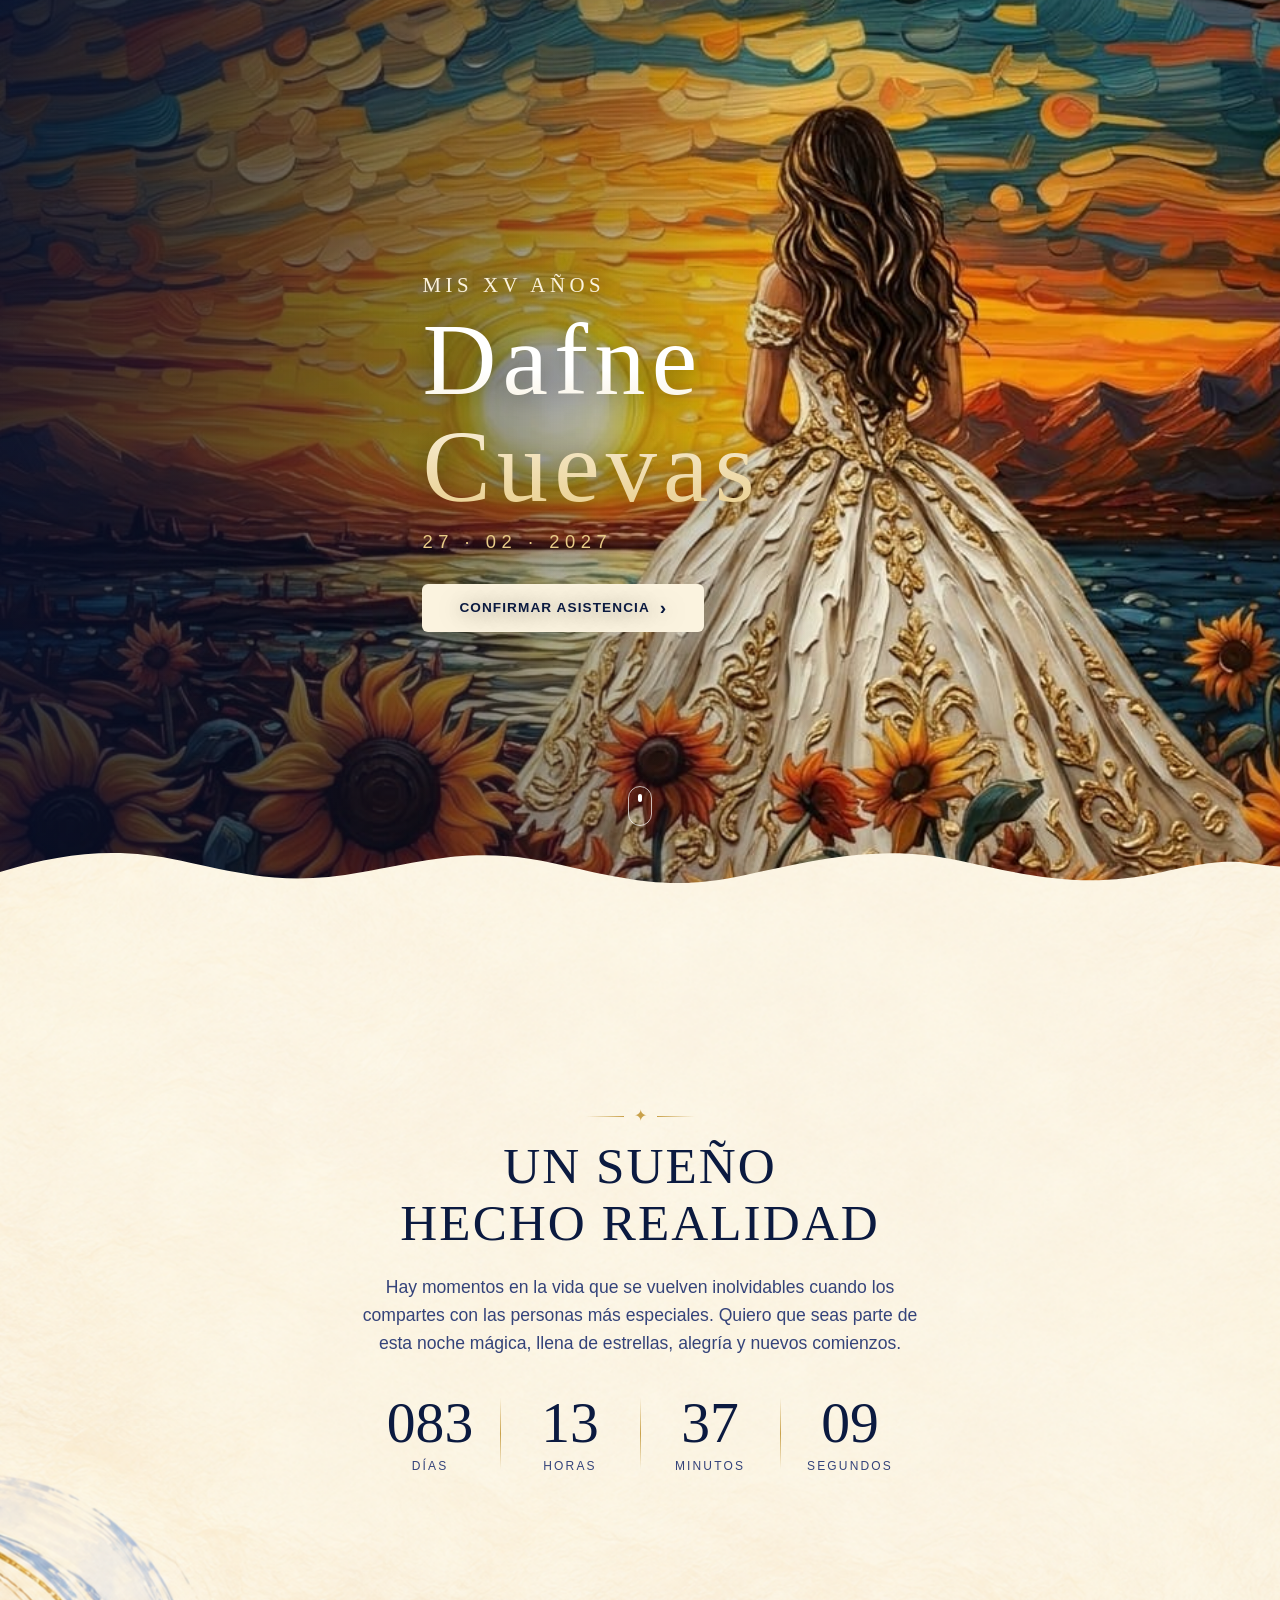
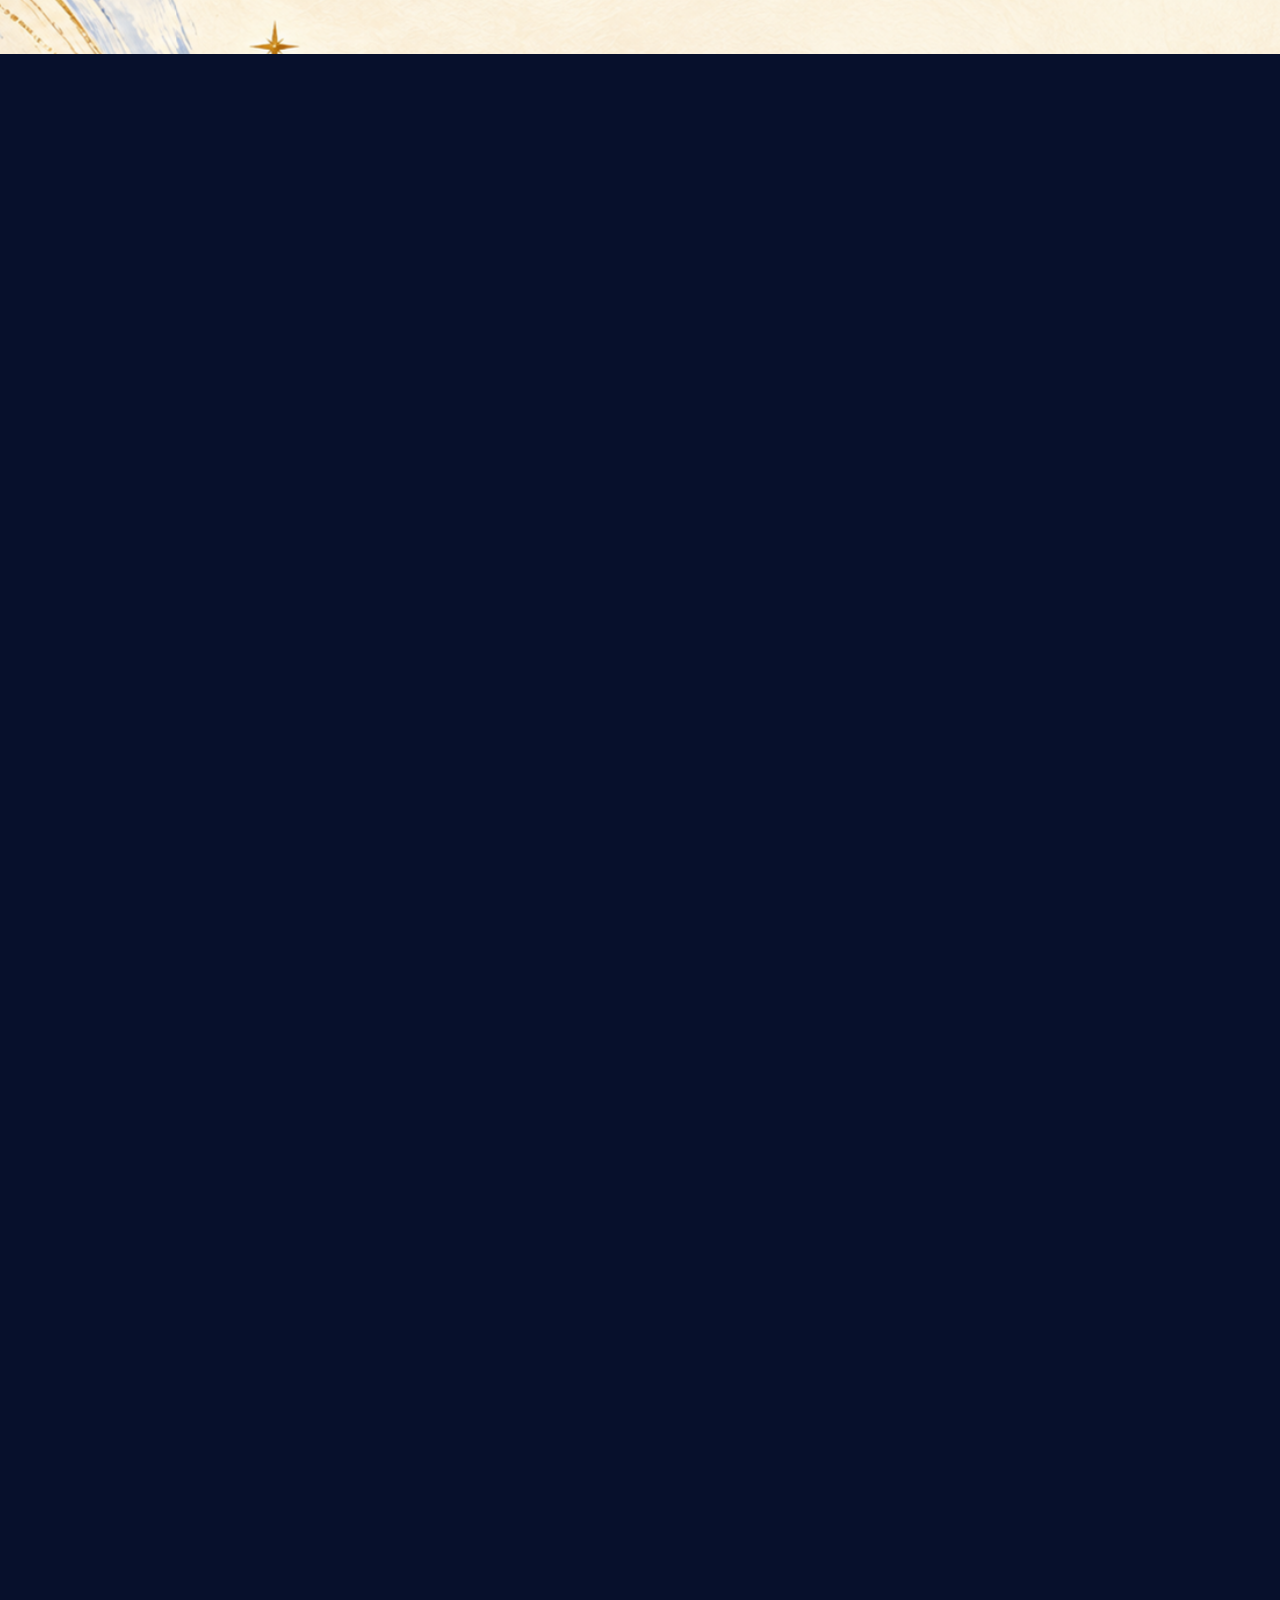
==== commit a13ad0ef: "Fix image source path in index.html" ====
--- a/index.html
+++ b/index.html
@@ -86,7 +86,7 @@
         <section class="section section--wave section--cream envelopes" id="sobres">
             <div class="section__bg envelopes__bg" data-parallax data-speed="45"></div>
             <div class="section__inner" data-parallax data-speed="-18">
-                <img class="gift reveal" src="desktop/icono-lluvia-de-sobres.svg" alt="" aria-hidden="true" data-delay="1" width="64" height="64">
+                <img class="gift reveal" src="/desktop/icono-lluvia-de-sobres.svg" alt="" aria-hidden="true" data-delay="1" width="64" height="64">
                 <h2 class="title title--navy title--small reveal" data-delay="1">LLUVIA DE SOBRES</h2>
                 <p class="lead lead--small reveal" data-delay="2">
                     Tu presencia hará este día aún más especial.
--- a/css/styles.css
+++ b/css/styles.css
@@ -1,5 +1,5 @@
 /* ==========================================================
-   Invitación XVI Años — estilos (mobile-first)
+   Invitación XV Años — estilos (mobile-first)
    ========================================================== */
 
 :root {
@@ -11,8 +11,8 @@
     --cream: #fbf3df;
     --ink: #1c2a52;
 
-    --font-title: "Marcellus", "Cinzel", Georgia, serif;
-    --font-body: "Lato", "Segoe UI", system-ui, sans-serif;
+    --font-title: "Cormorant Garamond", Georgia, serif;
+    --font-body: "Montserrat", Arial, sans-serif;
 
     --wave-h: 38px;
     --ease: cubic-bezier(0.22, 0.8, 0.28, 1);
@@ -89,6 +89,7 @@
     -webkit-mask-image: linear-gradient(180deg, transparent 0, #000 28%);
     mask-image: linear-gradient(180deg, transparent 0, #000 28%);
 }
+.message__bg    { background-image: url("../mobile/02-mensaje-cuenta-regresiva.png"); }
 .reception__bg  { background-image: url("../mobile/03-recepcion.png"); }
 .envelopes__bg  { background-image: url("../mobile/04-lluvia-sobres.png"); }
 .rsvp__bg       { background-image: url("../mobile/05-confirmacion.png"); }
@@ -553,6 +554,7 @@
 @media (min-width: 768px) {
     :root { --wave-h: 56px; }
 
+    .message__bg    { background-image: url("../desktop/02-mensaje-cuenta-regresiva.png"); }
     .reception__bg  { background-image: url("../desktop/03-recepcion.png"); }
     .envelopes__bg  { background-image: url("../desktop/04-lluvia-sobres.png"); }
     .rsvp__bg       { background-image: url("../desktop/05-confirmacion.png"); }
@@ -598,179 +600,3 @@
     .reveal { opacity: 1; transform: none; }
     .star { opacity: 0.7; }
 }
-
-/* ---------- Modal de bienvenida: información importante ---------- */
-.modal--rules {
-    width: min(92vw, 460px);
-    max-height: 92svh;
-    overflow-y: auto;
-    border-radius: 14px;
-    box-shadow: 0 24px 60px rgba(0, 0, 0, 0.5);
-    overscroll-behavior: contain;
-}
-.modal--rules::backdrop { background: rgba(7, 16, 44, 0.78); backdrop-filter: blur(4px); }
-.modal--rules .modal__box { padding: 28px 24px 22px; text-align: center; }
-
-.rules__title {
-    font: 400 clamp(1.8rem, 8vw, 2.3rem)/1.1 var(--font-title);
-    letter-spacing: 0.02em;
-    color: var(--navy);
-}
-.modal--rules .ornament { margin: 14px 0 10px; }
-.rules__subtitle { font-size: 1rem; color: #34437a; }
-
-.rules__list { margin-top: 12px; text-align: left; }
-.rules__list li { padding: 9px 4px; border-top: 1px solid rgba(201, 161, 74, 0.6); }
-.rules__list li:first-child { border-top: 0; }
-.rules__list h3 { margin: 0; font: 400 1.15rem/1.2 var(--font-title); color: var(--navy); }
-.rules__list p { margin-top: 3px; font-size: 0.86rem; line-height: 1.45; color: #34437a; }
-
-.rules__thanks {
-    margin-top: 12px;
-    font: 400 1.05rem/1.4 var(--font-title);
-    color: var(--navy);
-}
-.btn--block { display: flex; width: 100%; margin-top: 14px; padding: 14px 28px; font-size: 0.95rem; letter-spacing: 0.1em; }
-
-/* Evita el scroll de la página mientras hay un modal de bienvenida abierto */
-body.is-locked { overflow: hidden; }
-
-@media (min-width: 768px) {
-    .modal--rules { width: min(90vw, 520px); }
-    .modal--rules .modal__box { padding: 40px 38px 30px; }
-    .rules__list p { font-size: 0.95rem; }
-}
-
-/* ---------- Confirmación simple (sin familia ni invitados): solo el botón de WhatsApp ---------- */
-.rsvp--simple .section__inner > :not(.rsvp__cta):not(.rsvp__ask) { display: none; }
-.rsvp--simple .rsvp__cta { margin-top: 0; }
-
-/* ---------- Sección 2: video de fondo (Noche estrellada) ---------- */
-.message { background: #061d3c; }
-
-.message__bg { overflow: hidden; }
-.message__video {
-    width: 100%;
-    height: 100%;
-    object-fit: cover;
-    object-position: 53% center;
-    transform-origin: 55% 28%;
-    filter: saturate(0.9) brightness(0.82);
-    transition: opacity 1.2s ease, filter 1.2s ease;
-}
-
-/* El zoom dura lo mismo que el video (--dream-duration se ajusta con JS) y se queda en su valor final */
-.message.is-playing .message__video {
-    animation: starryZoom var(--dream-duration, 4.33s) cubic-bezier(0.25, 0.1, 0.25, 1) forwards;
-}
-.message.is-finished .message__video { opacity: 0.18; filter: saturate(0.6) brightness(0.5); }
-
-.message__overlay {
-    position: absolute;
-    inset: 0;
-    z-index: -1;
-    background: linear-gradient(180deg, rgba(2, 18, 42, 0.08) 0%, rgba(2, 18, 42, 0.18) 55%, rgba(2, 18, 42, 0.86) 100%);
-    opacity: 0.7; /* oscurece lo justo para que el texto se lea sobre el video */
-    transition: opacity 1.2s ease;
-}
-.message.is-finished .message__overlay { opacity: 1; }
-
-/* El texto siempre es visible, por encima del video */
-.message__content { text-shadow: 0 2px 14px rgba(2, 18, 42, 0.7); }
-
-/* Textos claros sobre el fondo oscuro */
-.lead--light { color: #fffaf0; }
-.message .countdown {
-    gap: 1px;
-    overflow: hidden;
-    border-radius: 18px;
-    background: rgba(223, 181, 82, 0.25);
-    box-shadow: 0 20px 50px rgba(0, 0, 0, 0.2);
-}
-.message .countdown__item { padding: 18px 8px; background: rgba(5, 34, 70, 0.72); backdrop-filter: blur(10px); }
-.message .countdown__item + .countdown__item::before { display: none; }
-.message .countdown__num { color: #fffaf0; }
-.message .countdown__label { color: #e7c875; }
-
-@keyframes starryZoom { from { transform: scale(1); } to { transform: scale(1.55); } }
-
-@media (max-width: 520px) {
-    .message .countdown__item { padding: 16px 4px; }
-}
-
-/* Con movimiento reducido no hay video: se muestra el contenido sobre el fondo sólido */
-@media (prefers-reduced-motion: reduce) {
-    .message__video { display: none; }
-    .message__overlay { opacity: 1; }
-}
-
-/* Teléfonos muy angostos: etiquetas del contador más compactas */
-@media (max-width: 360px) {
-    .message .countdown__item { padding: 14px 2px; }
-    .message .countdown__num { font-size: 1.7rem; }
-    .message .countdown__label { font-size: 0.5rem; letter-spacing: 0.06em; }
-}
-
-/* Texto sobre el botón de confirmar */
-.rsvp__ask { margin-top: 30px; }
-.rsvp__ask .eyebrow { margin-bottom: 6px; }
-.rsvp__ask-title {
-    margin: 0;
-    font: 400 clamp(1.9rem, 8vw, 2.6rem)/1.1 var(--font-title);
-    letter-spacing: 0.04em;
-    color: var(--cream);
-}
-.rsvp__ask + .rsvp__cta { margin-top: 20px; }
-.rsvp--simple .rsvp__ask { margin-top: 0; }
-
-@media (min-width: 768px) {
-    .rsvp__ask-title { font-size: 3rem; }
-}
-
-/* ---------- Botón flotante de música (mismo estilo que .scroll-hint) ---------- */
-.music-toggle {
-    position: fixed;
-    right: max(16px, env(safe-area-inset-right));
-    bottom: max(16px, env(safe-area-inset-bottom));
-    z-index: 40;
-    display: grid;
-    place-items: center;
-    width: 44px;
-    height: 44px;
-    padding: 0;
-    border: 1.5px solid rgba(255, 255, 255, 0.7);
-    border-radius: 50%;
-    background: rgba(7, 16, 44, 0.25); /* para que se vea también sobre secciones claras */
-    backdrop-filter: blur(2px);
-    box-shadow: 0 2px 8px rgba(0, 0, 0, 0.2);
-    color: #fff;
-    cursor: pointer;
-    transition: transform 0.3s var(--ease), background 0.3s, border-color 0.3s;
-}
-.music-toggle:hover { transform: scale(1.1); background: rgba(7, 16, 44, 0.45); }
-.music-toggle:active { transform: scale(0.94); }
-.music-toggle:focus-visible { outline: 2px solid var(--gold-light); outline-offset: 3px; }
-
-.music-toggle svg {
-    width: 22px;
-    height: 22px;
-    fill: currentColor;
-    stroke: currentColor;
-    stroke-width: 1.5;
-    stroke-linejoin: round;
-}
-/* Detenida: ícono de play. Sonando: ícono de stop y anillo que se expande */
-.music-toggle__stop { display: none; }
-.music-toggle.is-playing .music-toggle__play { display: none; }
-.music-toggle.is-playing .music-toggle__stop { display: block; }
-.music-toggle.is-playing { border-color: var(--gold-light); color: var(--gold-light); }
-.music-toggle.is-playing::after {
-    content: "";
-    position: absolute;
-    inset: -1.5px;
-    border: 1.5px solid var(--gold-light);
-    border-radius: 50%;
-    animation: ring 1.8s var(--ease) infinite;
-}
-
-@keyframes ring { from { transform: scale(1); opacity: 0.7; } to { transform: scale(1.7); opacity: 0; } }
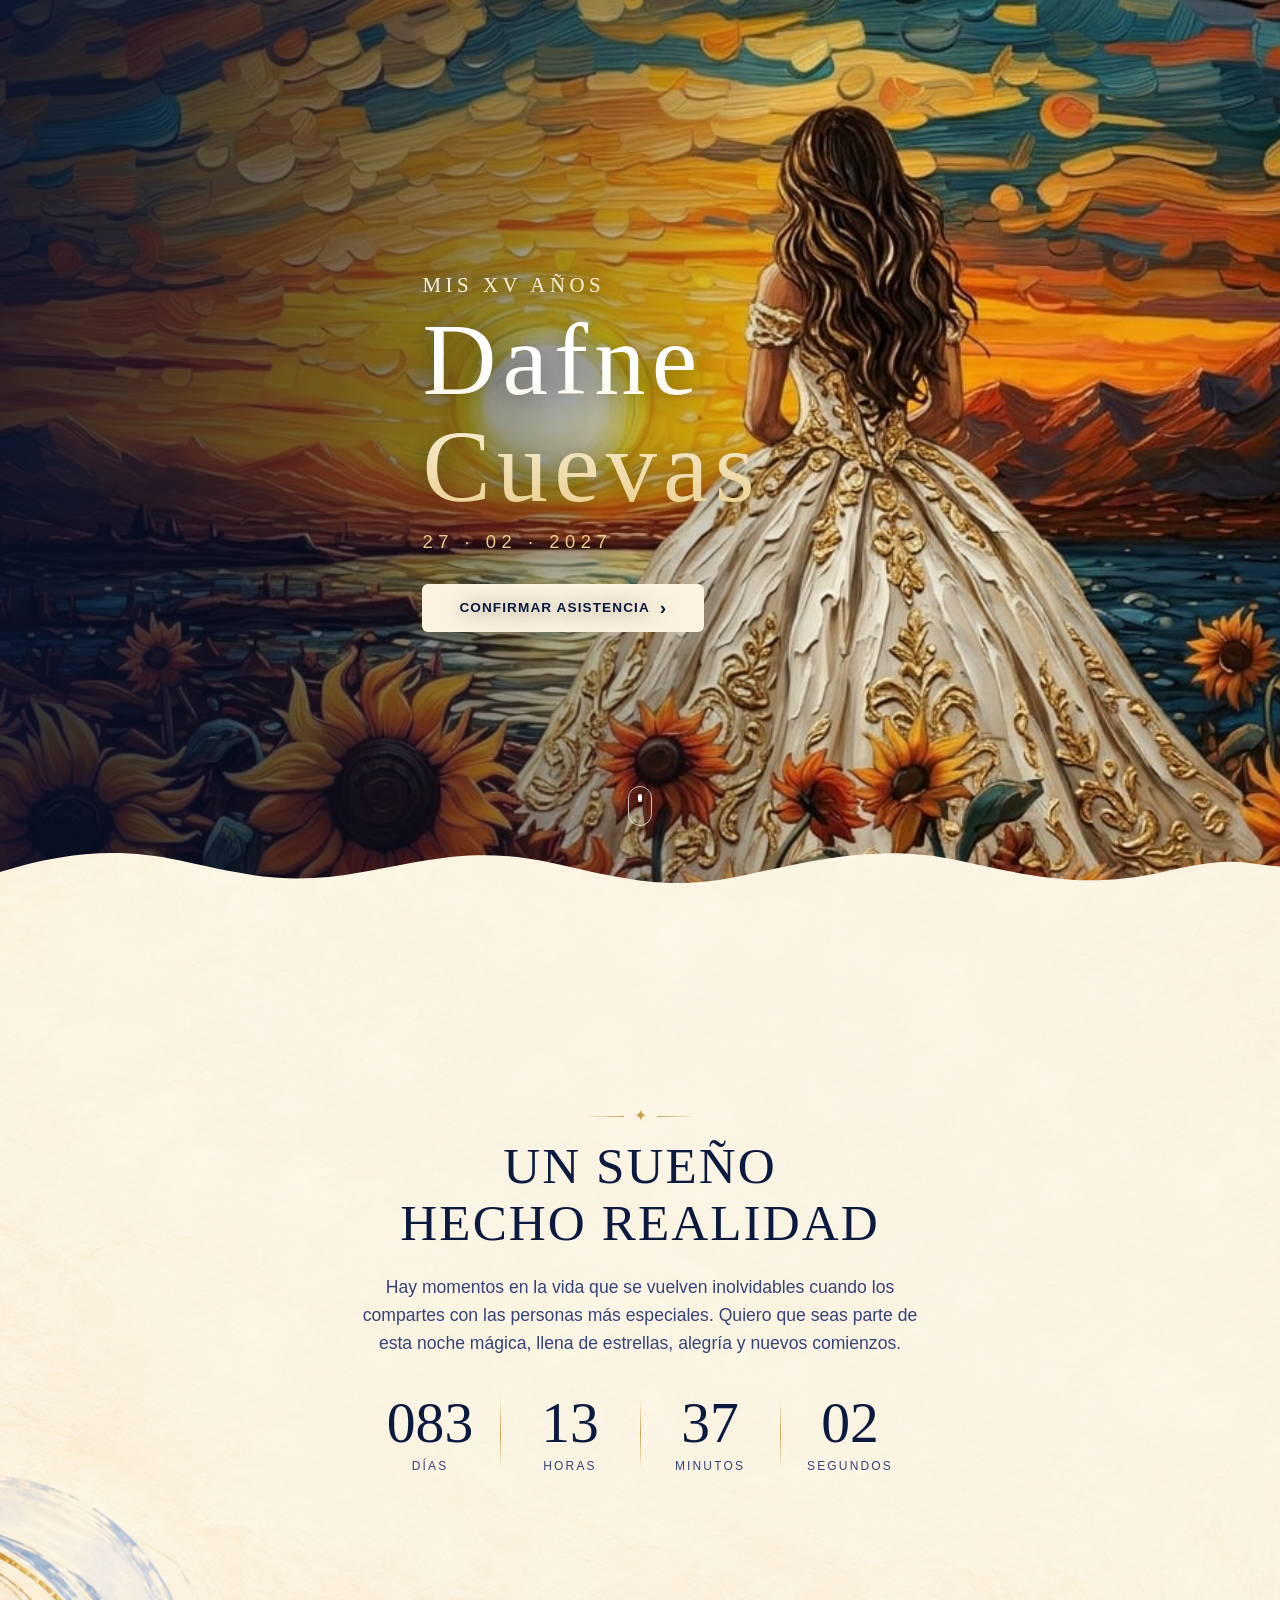
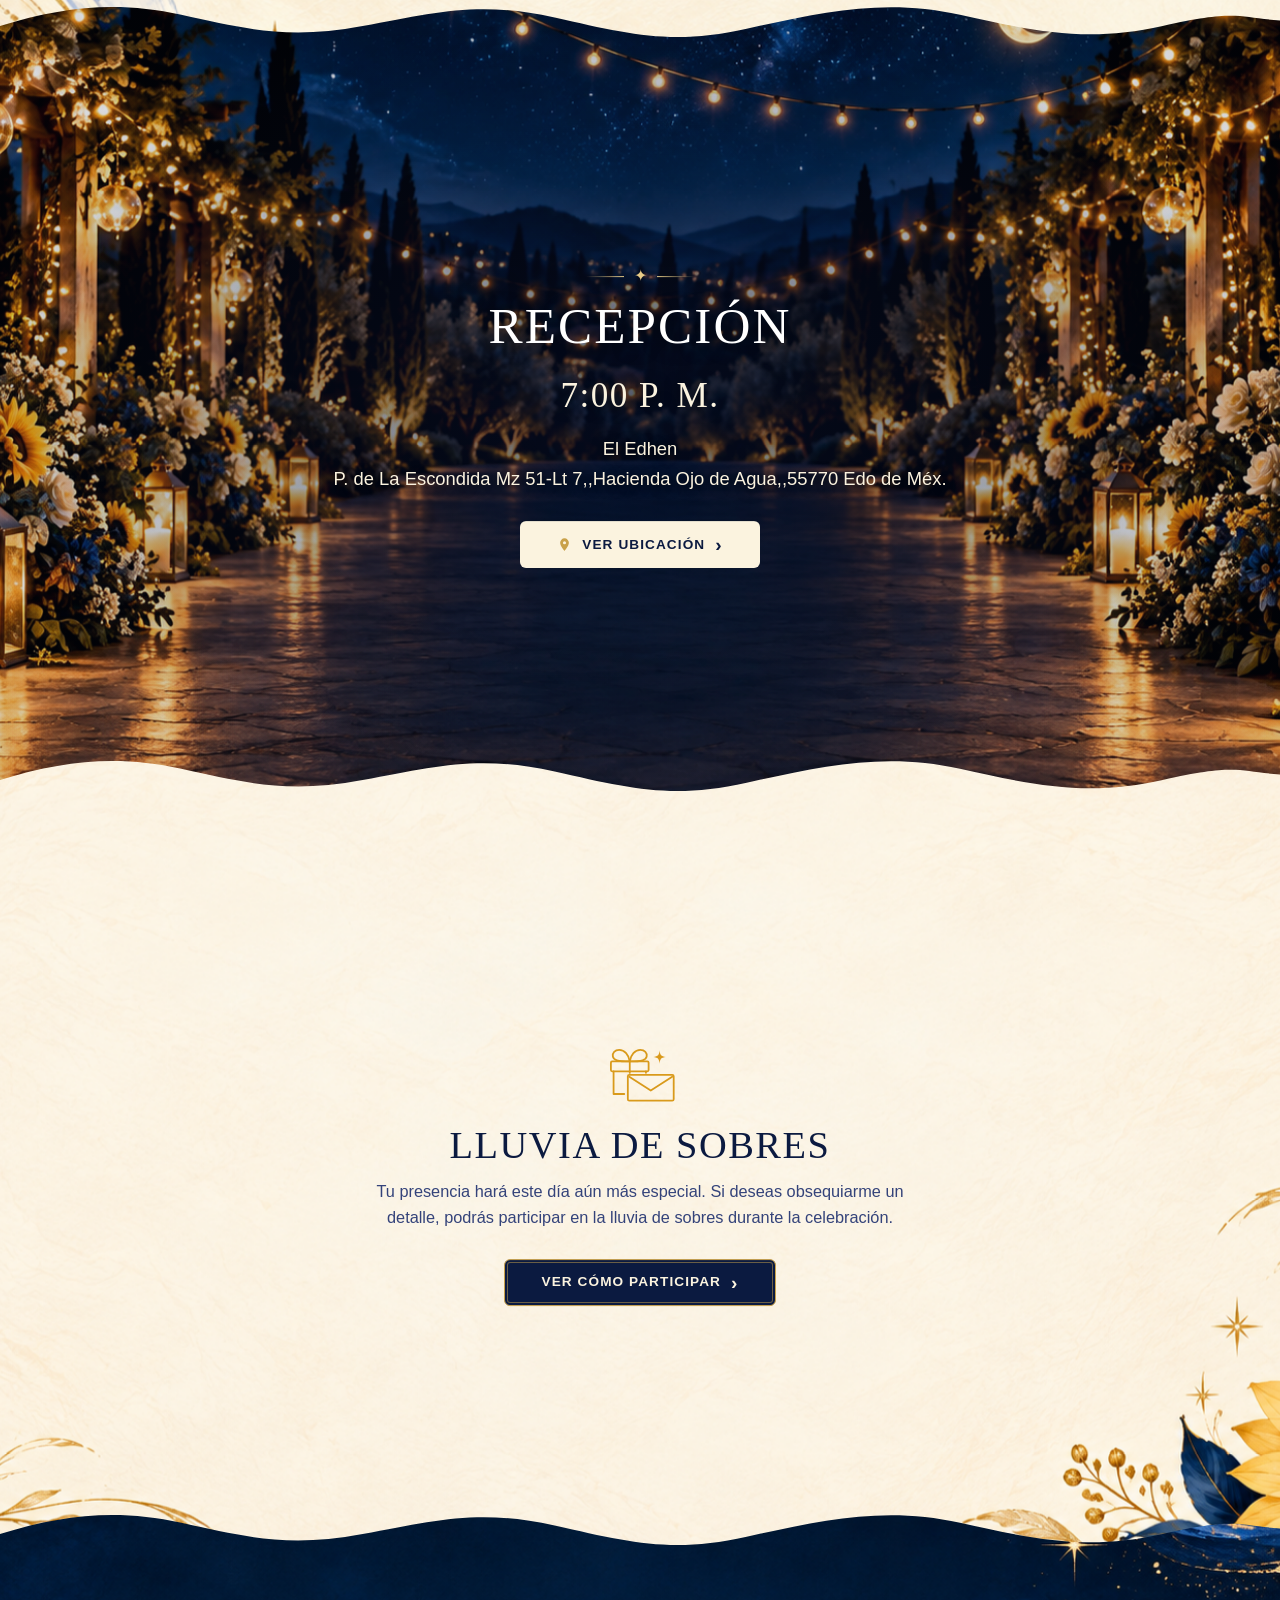
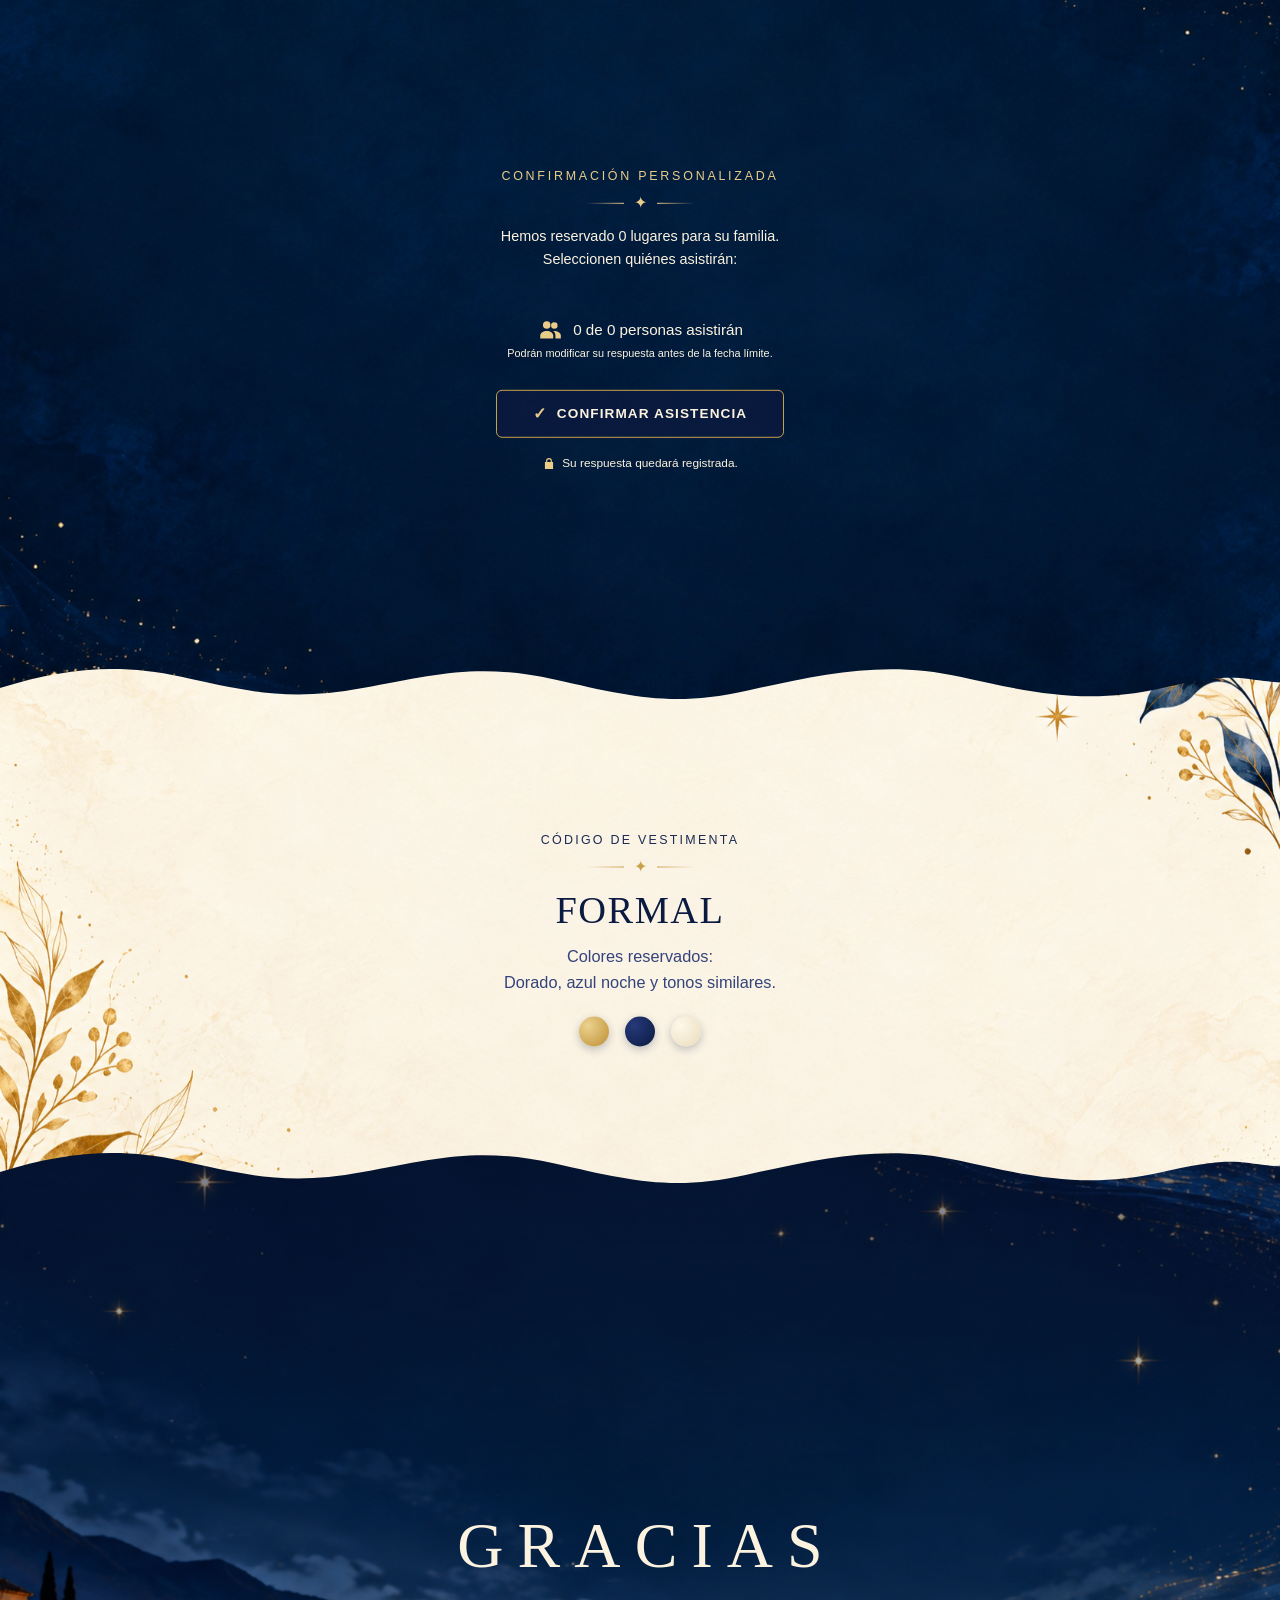
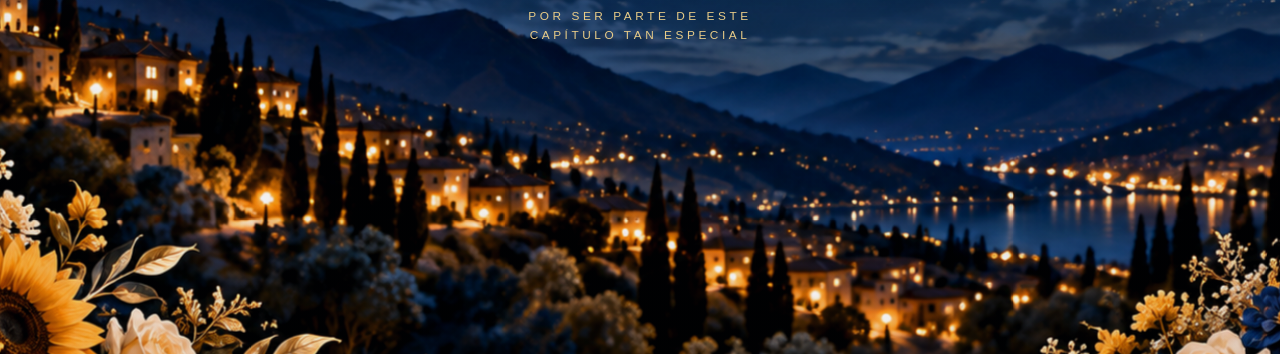
==== commit 0ff49664: "Fix image source path in index.html" ====
--- a/index.html
+++ b/index.html
@@ -86,7 +86,7 @@
         <section class="section section--wave section--cream envelopes" id="sobres">
             <div class="section__bg envelopes__bg" data-parallax data-speed="45"></div>
             <div class="section__inner" data-parallax data-speed="-18">
-                <img class="gift reveal" src="/desktop/icono-lluvia-de-sobres.svg" alt="" aria-hidden="true" data-delay="1" width="64" height="64">
+                <img class="gift reveal" src="desktop/icono-lluvia-de-sobres.svg" alt="" aria-hidden="true" data-delay="1" width="64" height="64">
                 <h2 class="title title--navy title--small reveal" data-delay="1">LLUVIA DE SOBRES</h2>
                 <p class="lead lead--small reveal" data-delay="2">
                     Tu presencia hará este día aún más especial.
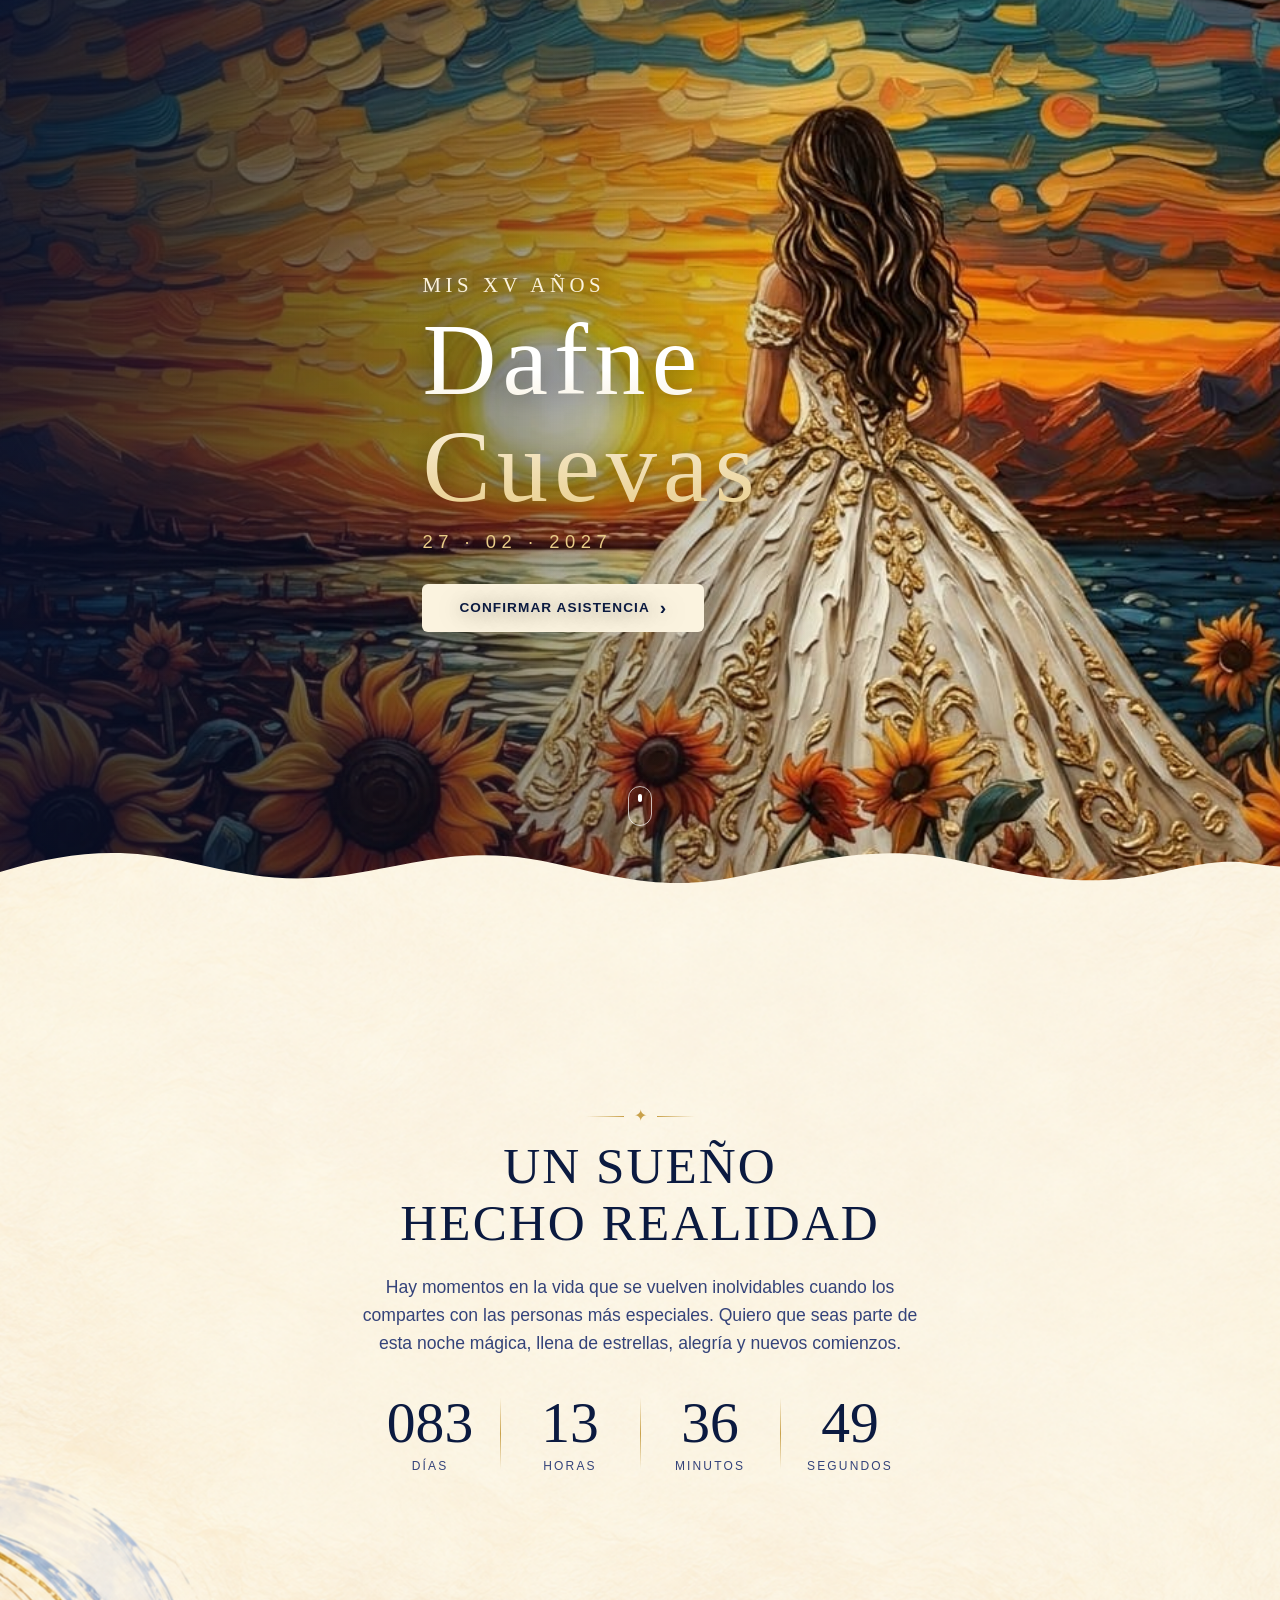
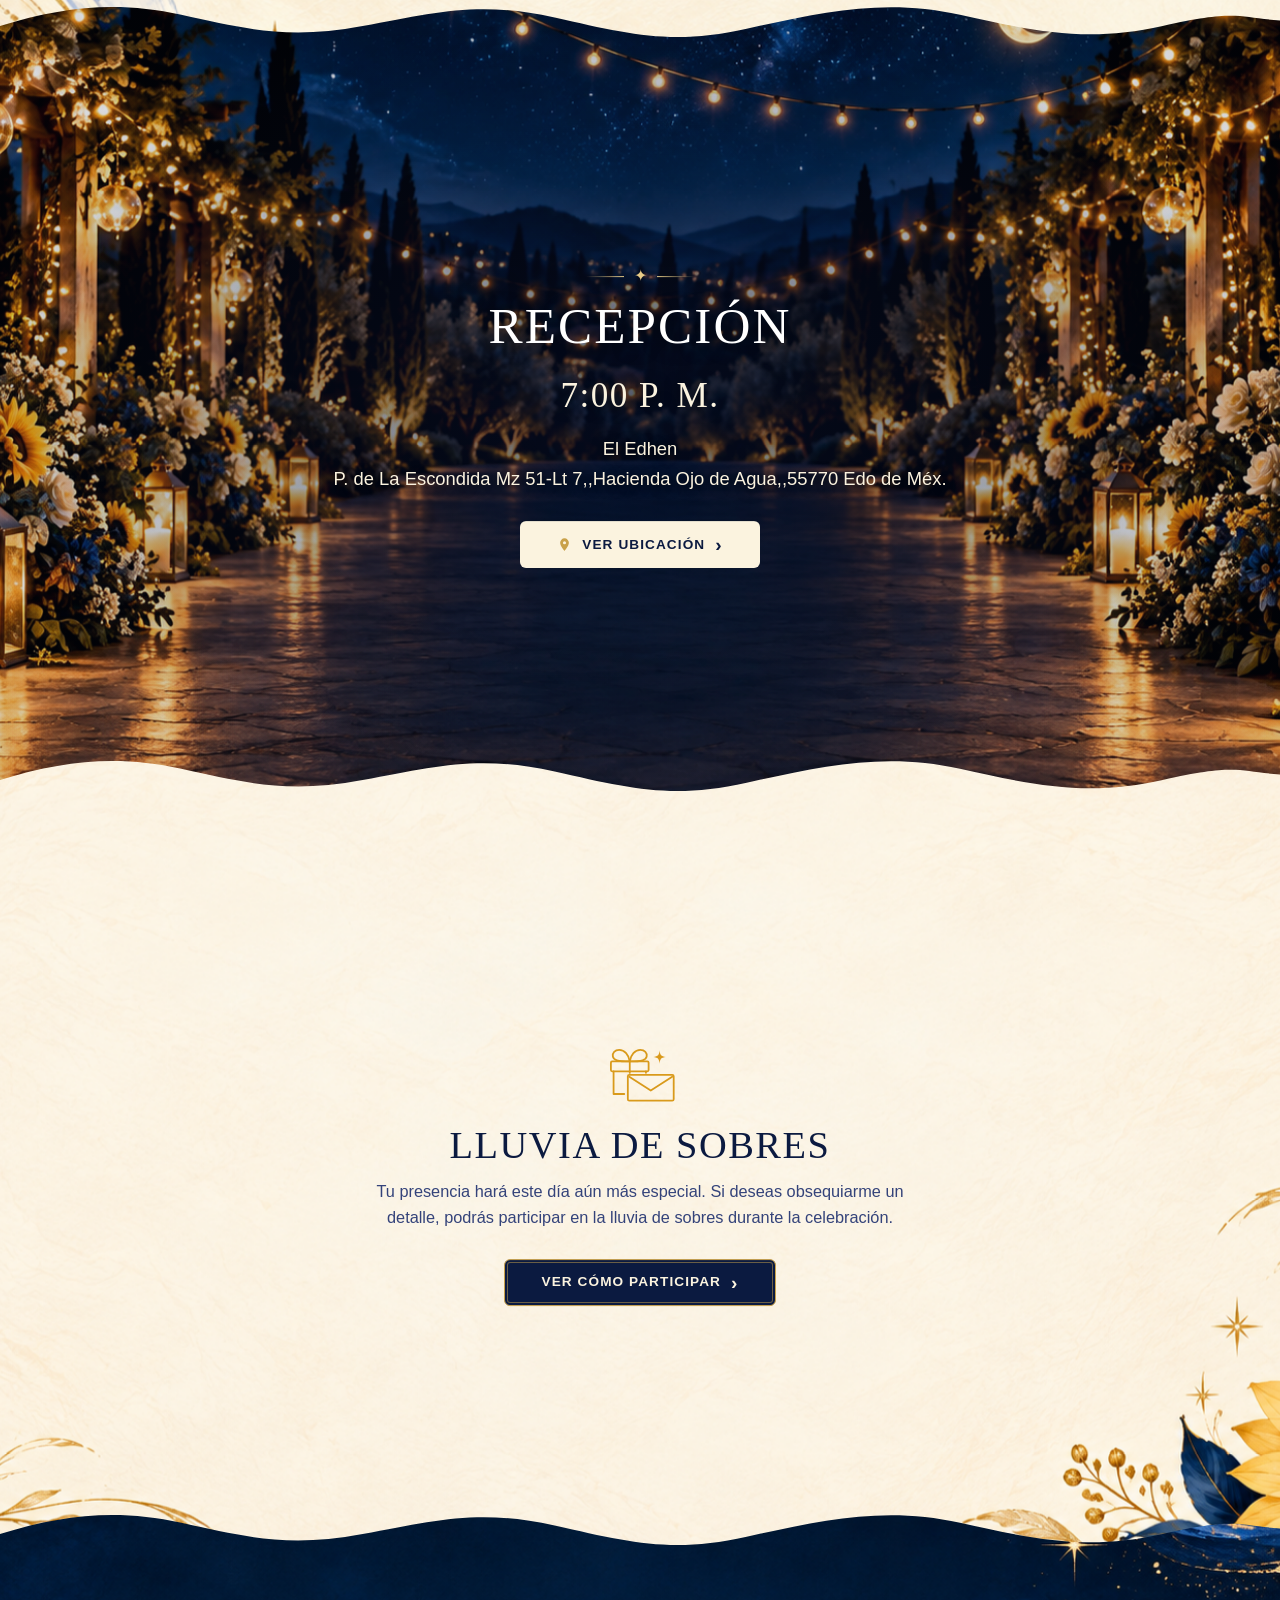
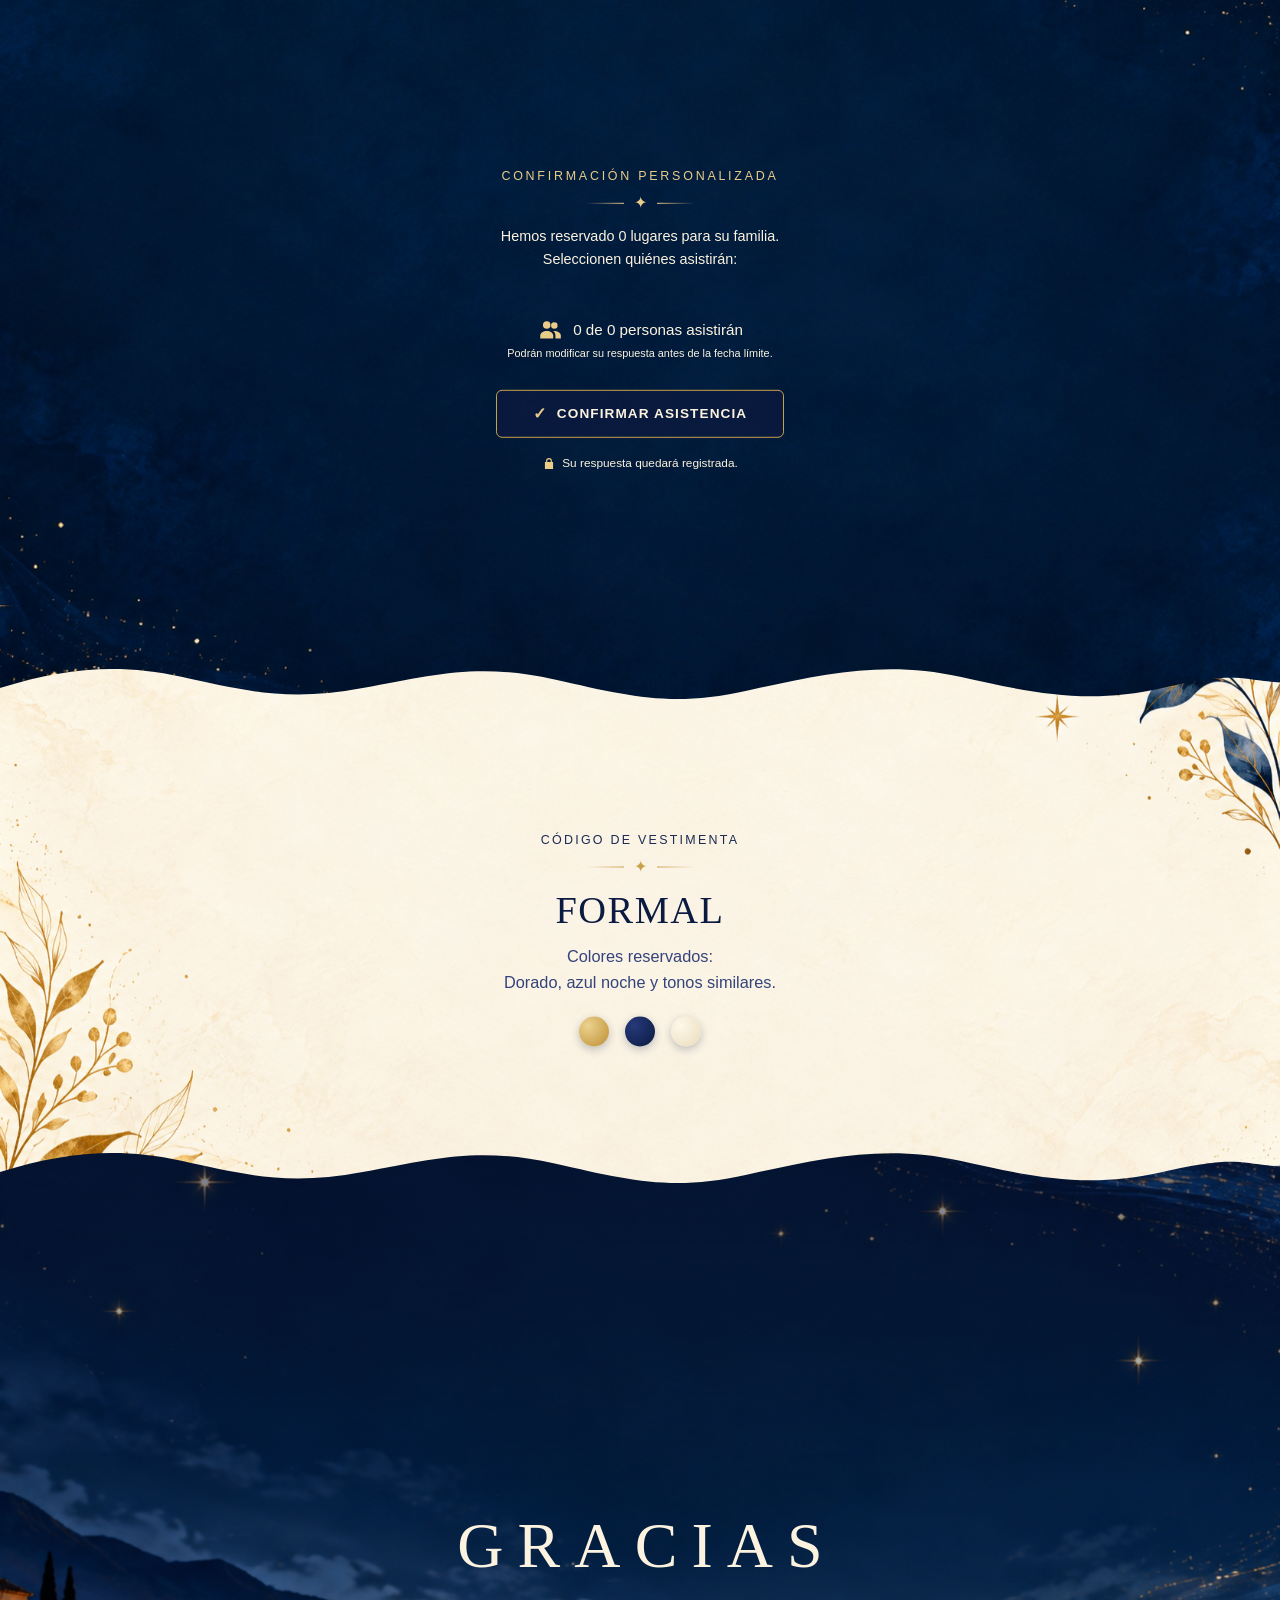
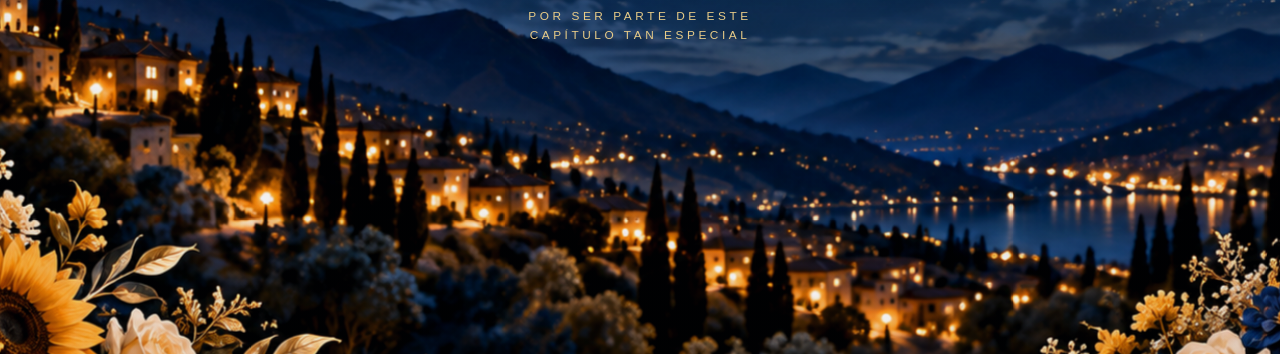
==== commit 206cedba: "Update title from 'Mis XV Años' to 'Mis XVI Años'" ====
--- a/index.html
+++ b/index.html
@@ -3,7 +3,7 @@
 <head>
     <meta charset="UTF-8">
     <meta name="viewport" content="width=device-width, initial-scale=1, viewport-fit=cover">
-    <title>Mis XV Años</title>
+    <title>Mis XVI Años</title>
     <meta name="description" content="Invitación digital a mis XV años: un sueño hecho realidad.">
     <meta name="theme-color" content="#0b1a40">
     <link rel="preconnect" href="https://fonts.googleapis.com">
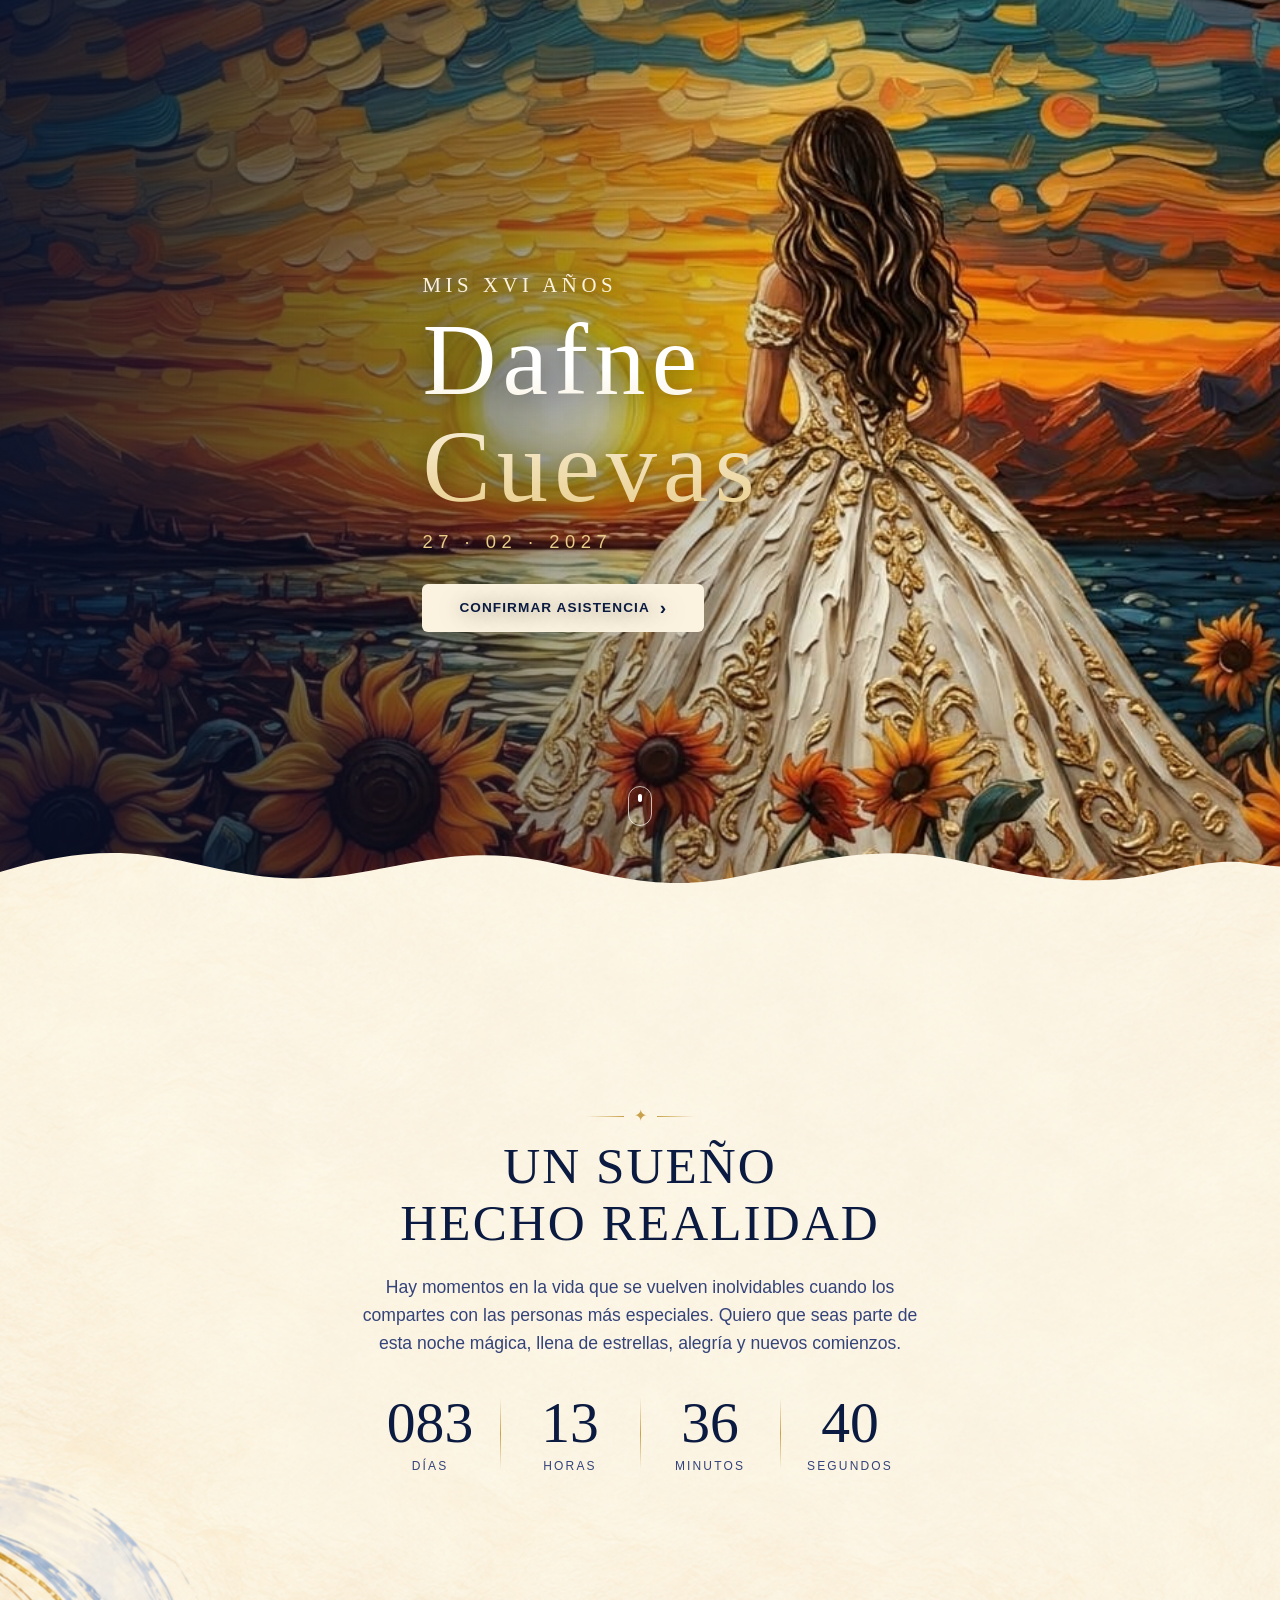
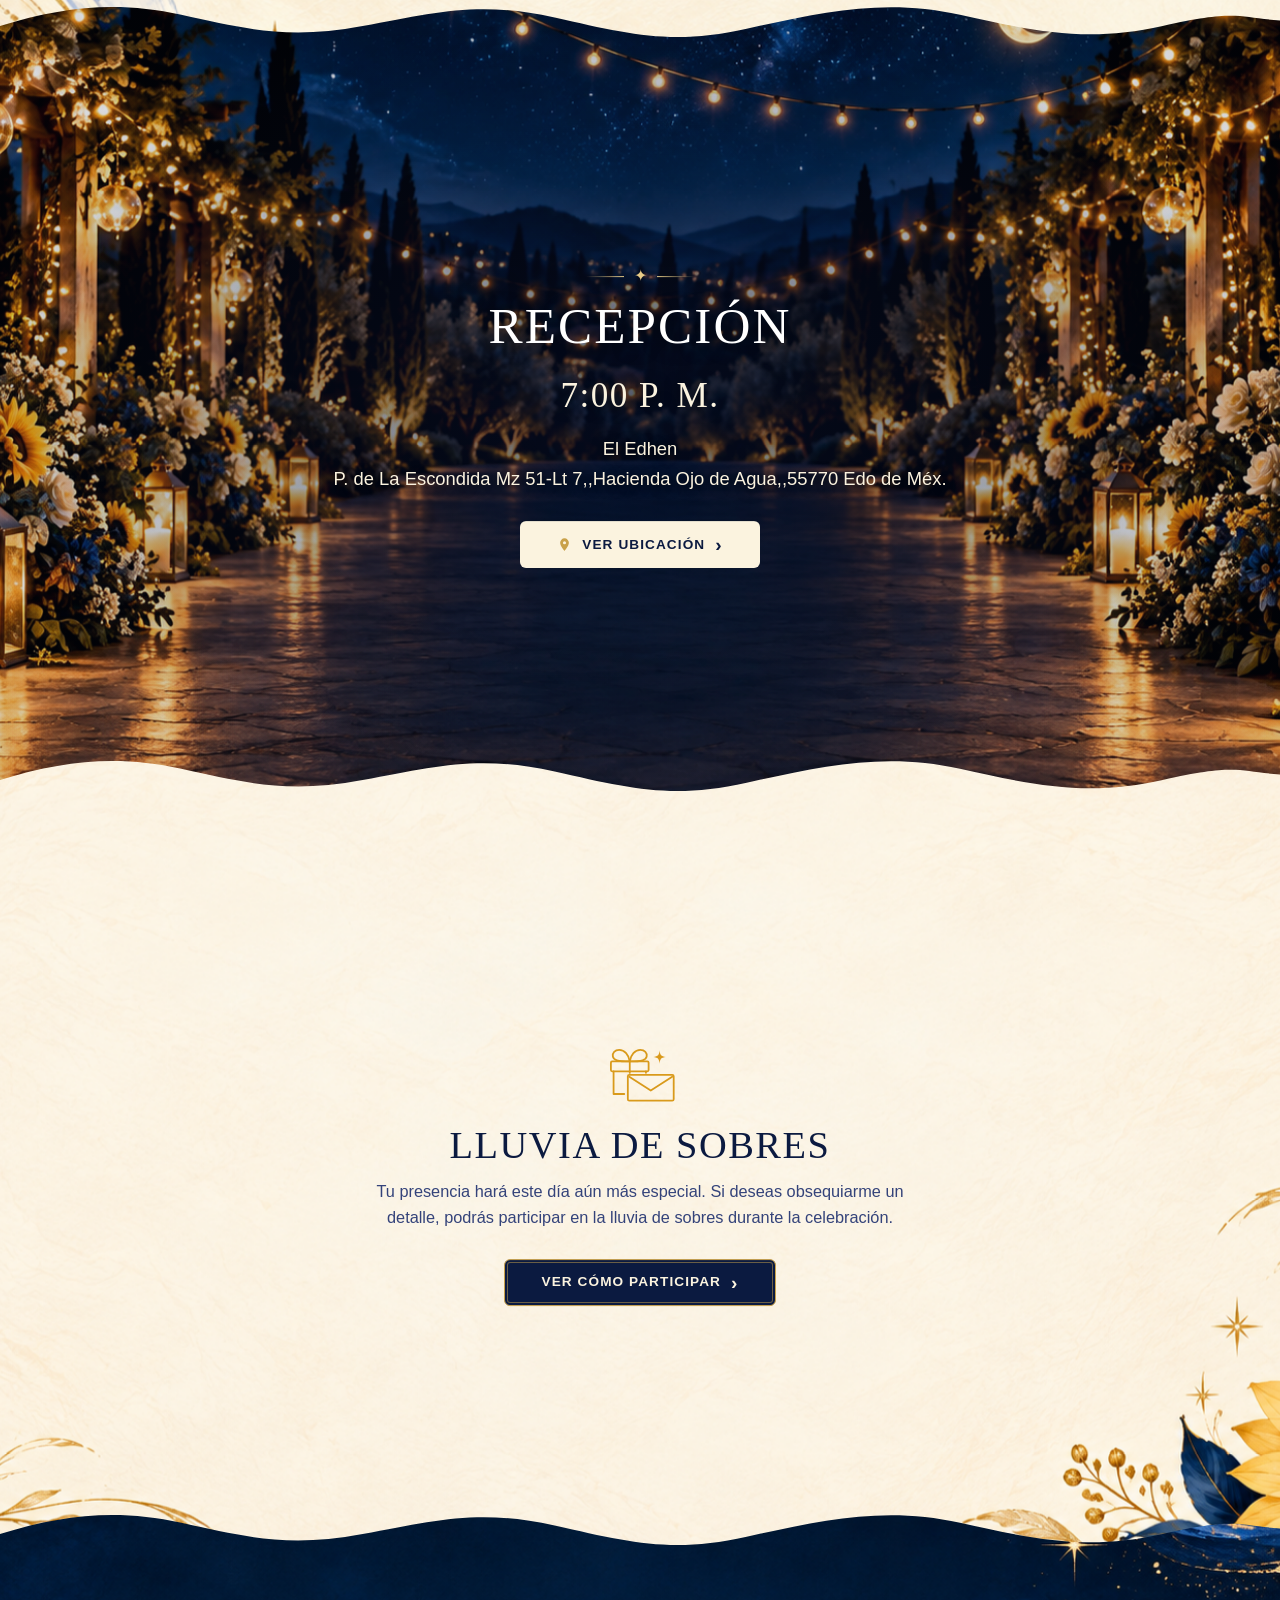
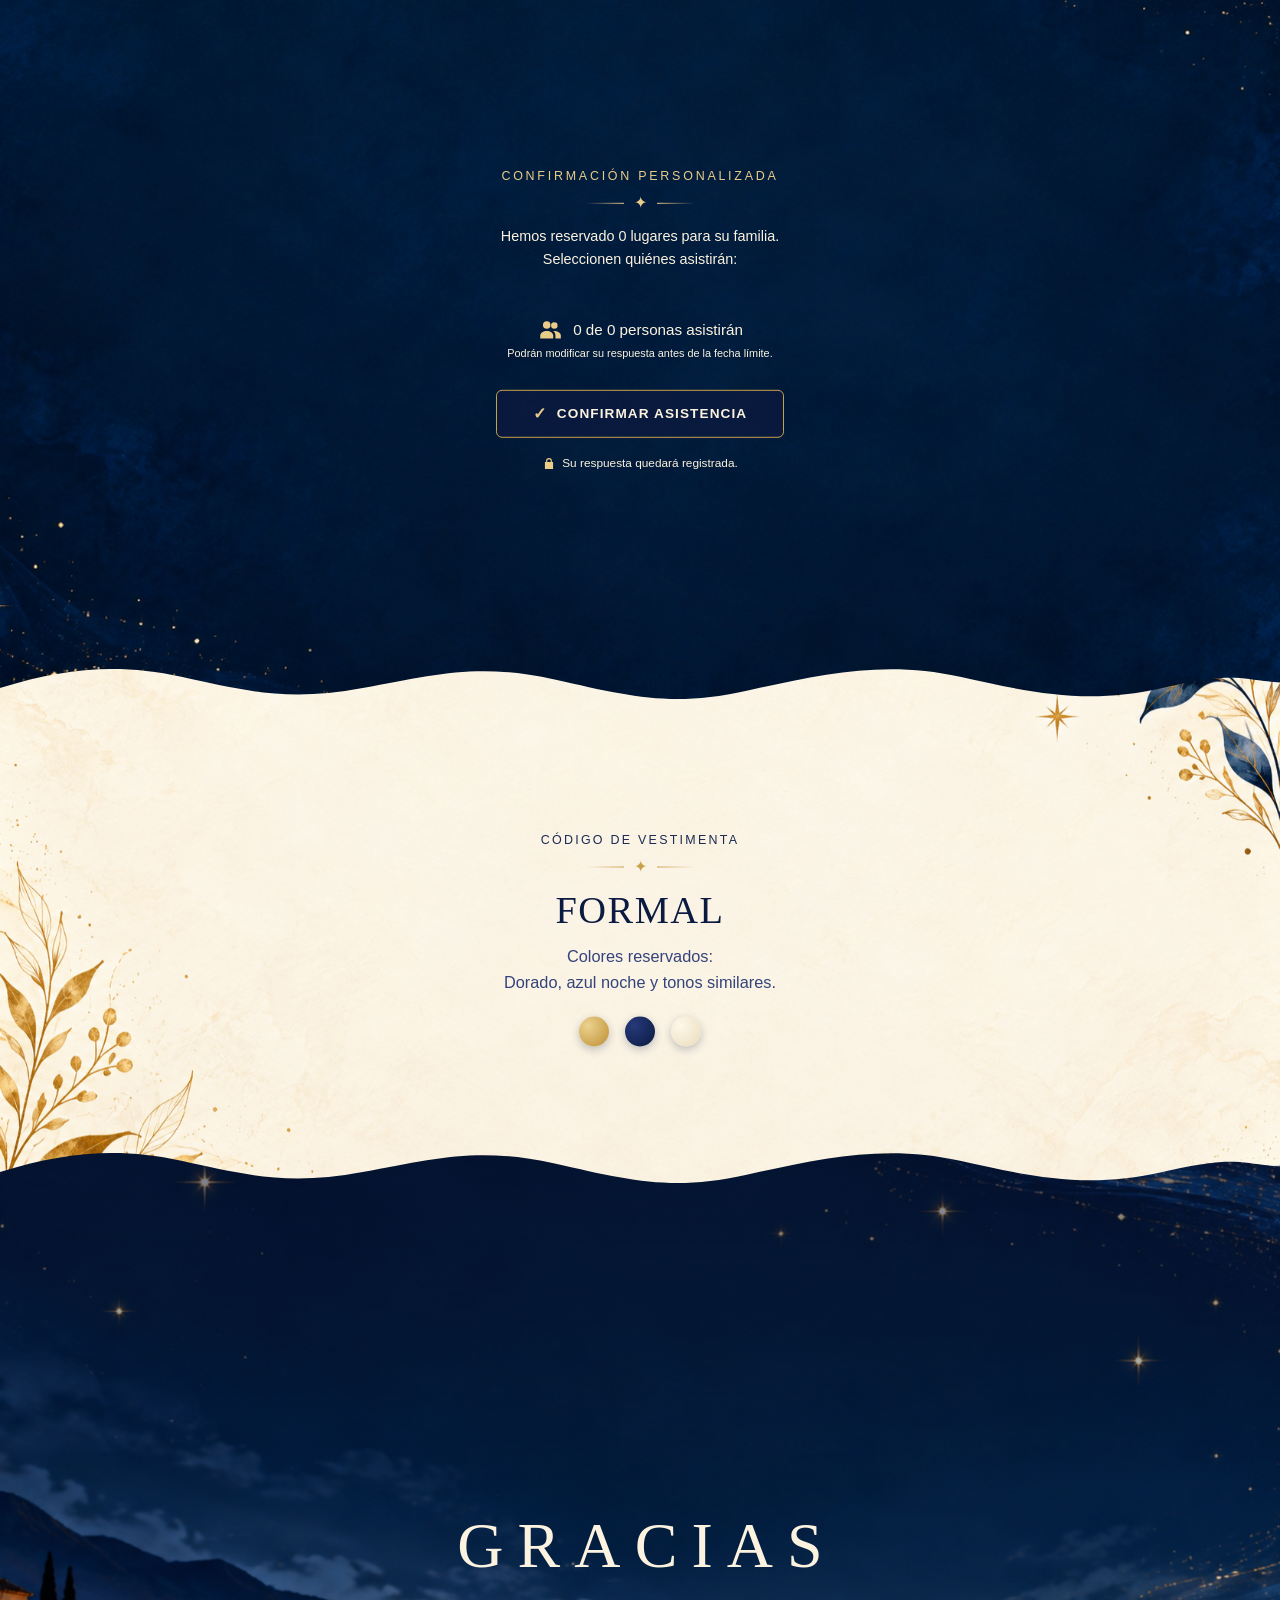
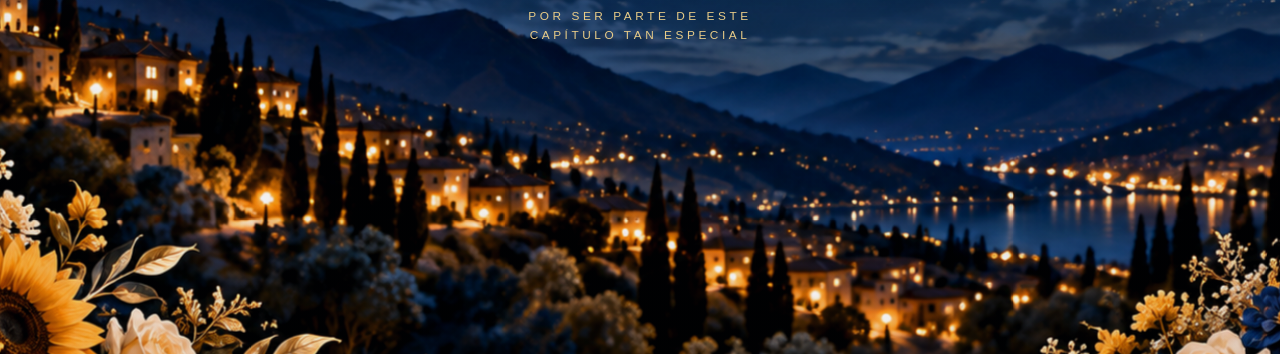
==== commit e5c4d772: "Update event title from 'XV' to 'XVI'" ====
--- a/index.html
+++ b/index.html
@@ -4,7 +4,7 @@
     <meta charset="UTF-8">
     <meta name="viewport" content="width=device-width, initial-scale=1, viewport-fit=cover">
     <title>Mis XVI Años</title>
-    <meta name="description" content="Invitación digital a mis XV años: un sueño hecho realidad.">
+    <meta name="description" content="Invitación digital a mis XVI años: un sueño hecho realidad.">
     <meta name="theme-color" content="#0b1a40">
     <link rel="preconnect" href="https://fonts.googleapis.com">
     <link rel="preconnect" href="https://fonts.gstatic.com" crossorigin>
@@ -19,7 +19,7 @@
             <div class="section__bg hero__bg" data-parallax data-speed="60" data-mouse="14" data-down-only></div>
             <div class="stars" aria-hidden="true" data-parallax data-speed="-40" data-mouse="-26"></div>
             <div class="hero__content" data-parallax data-speed="-70" data-mouse="8" data-fade>
-                <p class="hero__eyebrow reveal">MIS XV AÑOS</p>
+                <p class="hero__eyebrow reveal">MIS XVI AÑOS</p>
                 <h1 class="hero__name reveal" id="celebrant-name" data-delay="1">NOMBRE</h1>
                 <p class="hero__date reveal" id="event-date-short" data-delay="2">00 · 00 · 2027</p>
                 <a class="btn btn--light reveal" href="#confirmacion" data-delay="3">
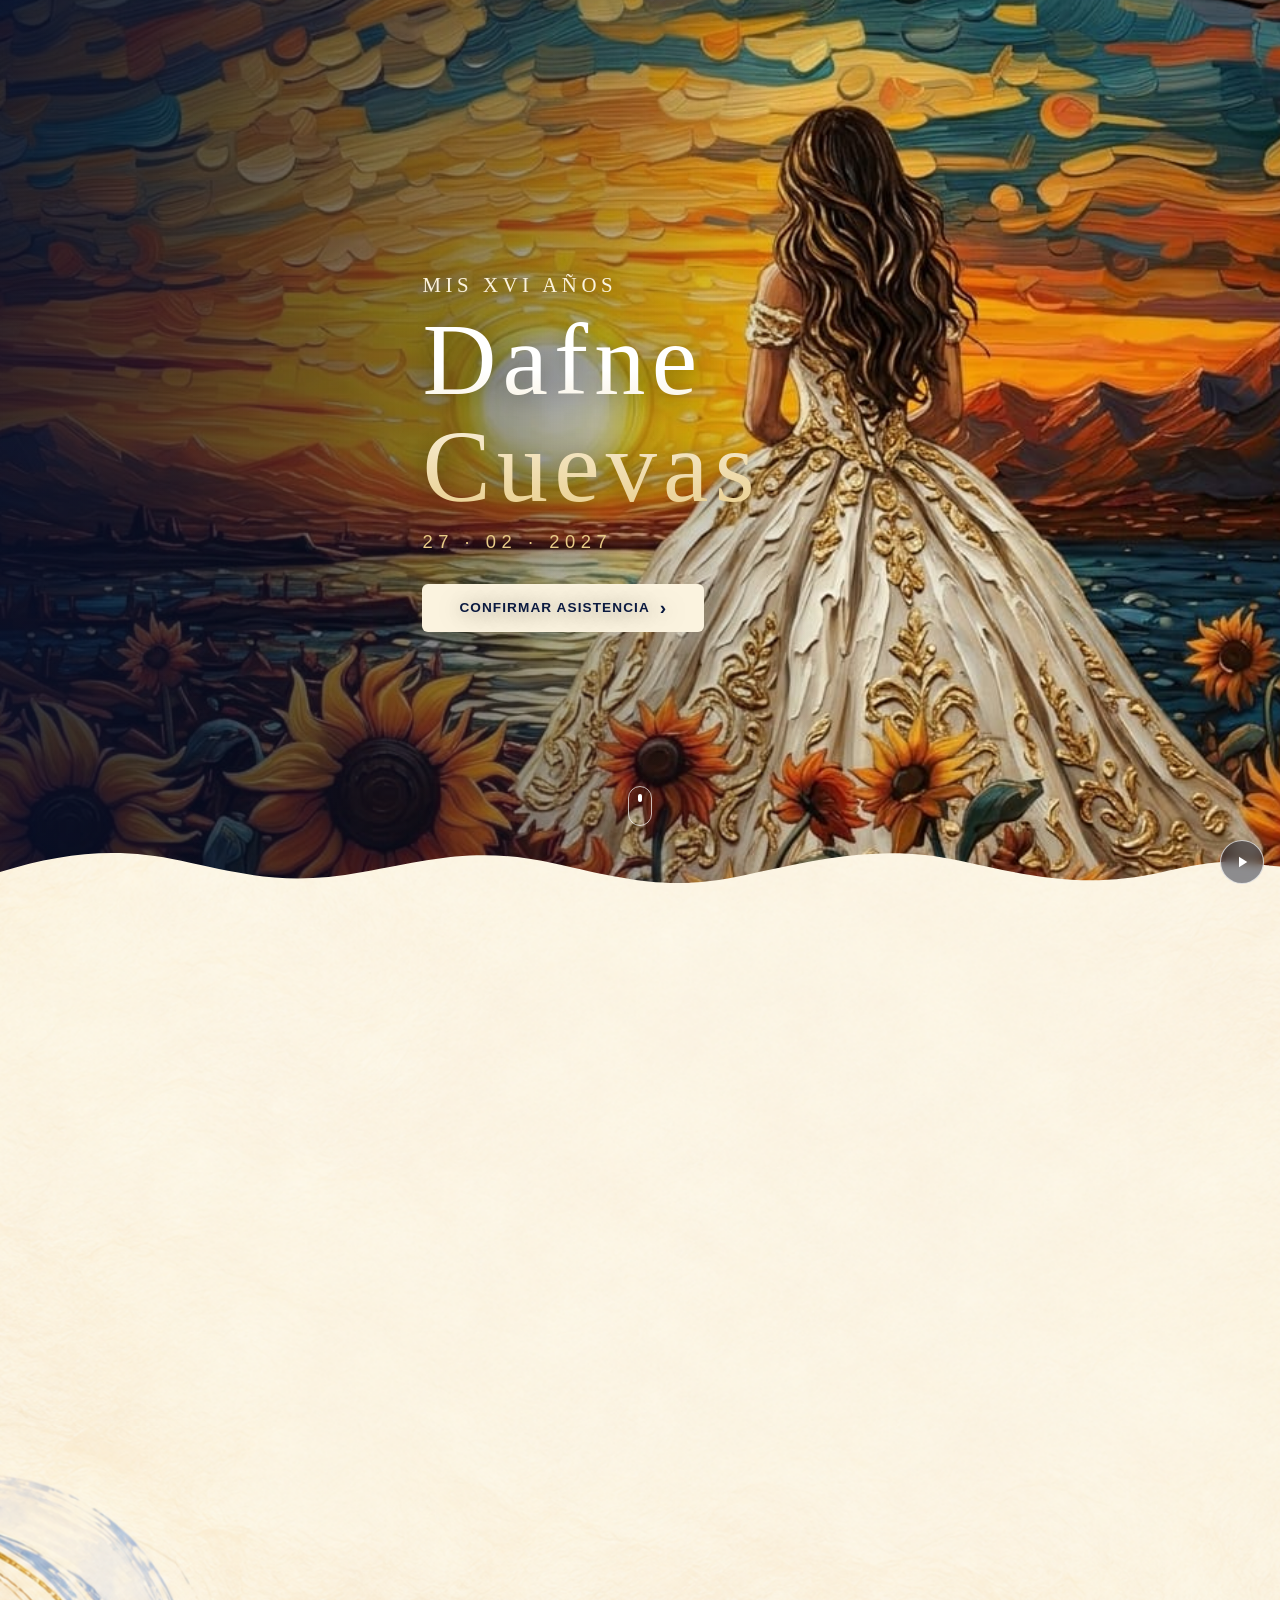
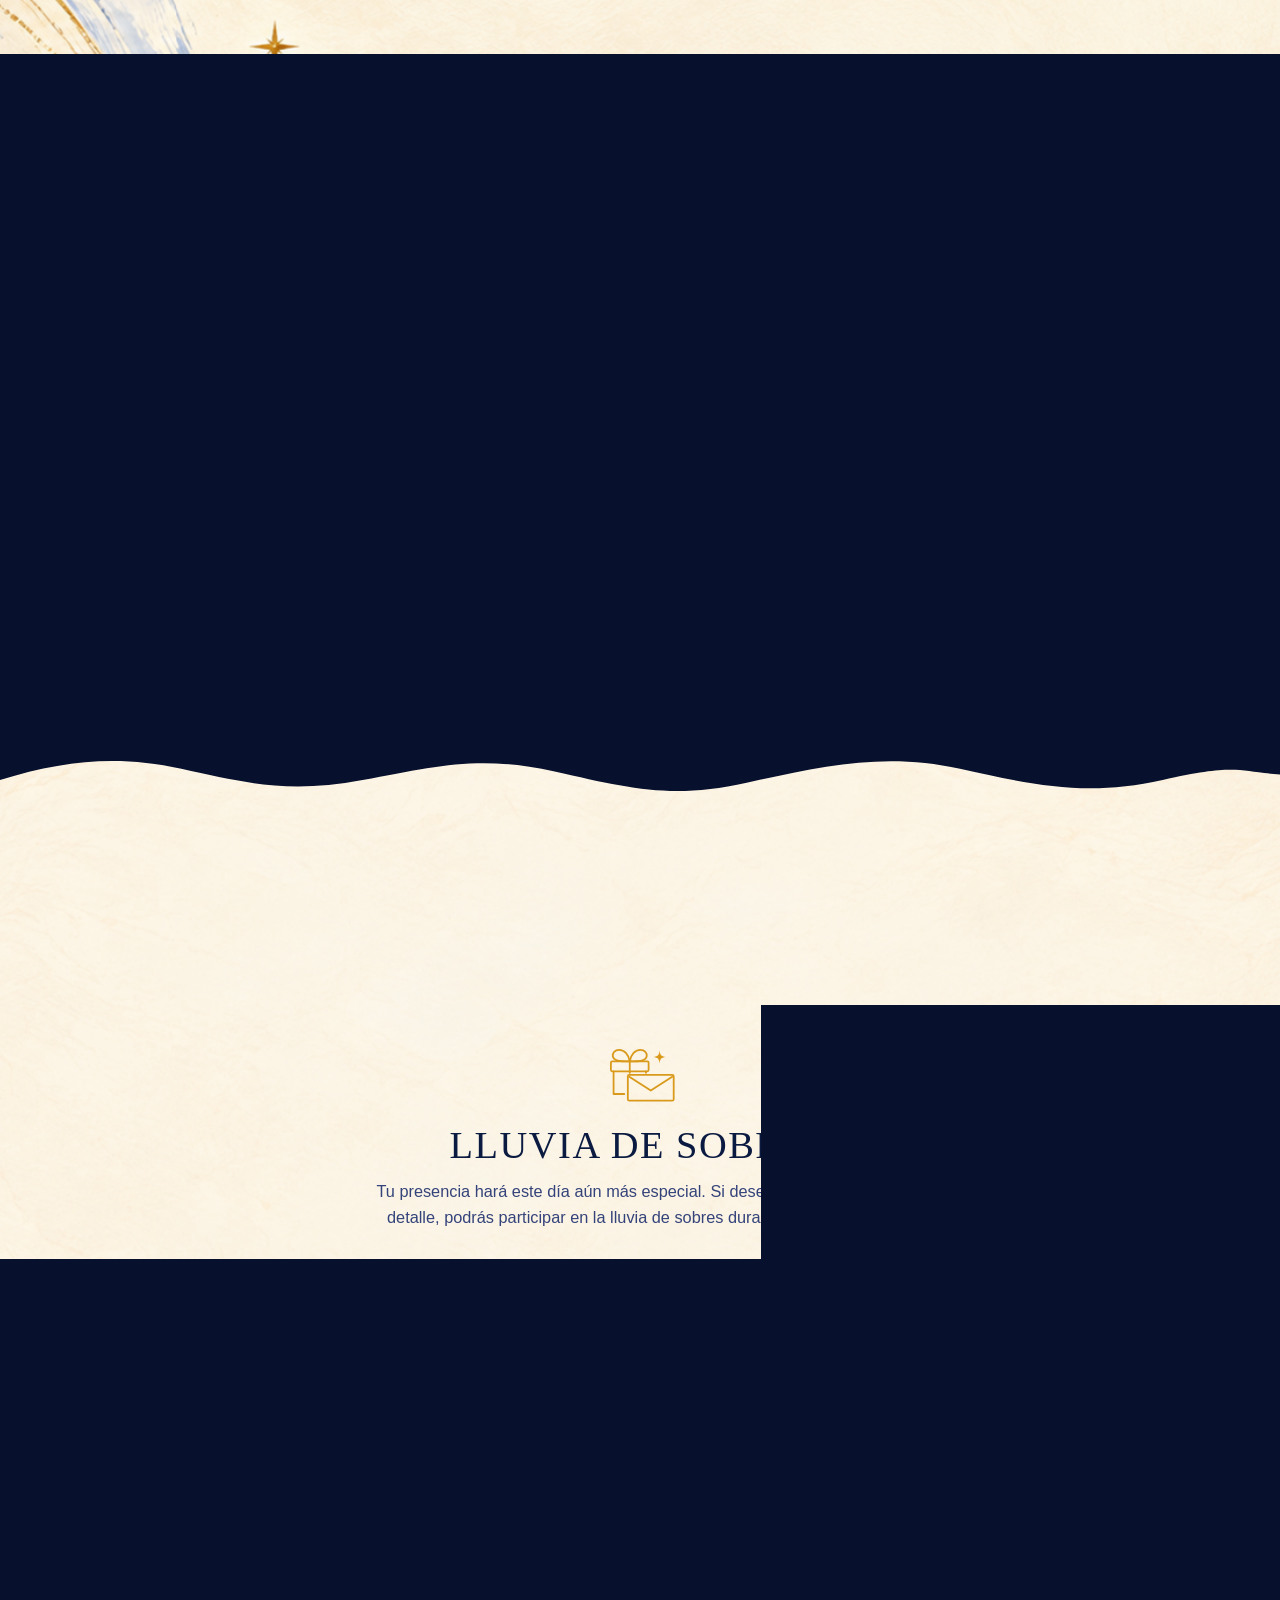
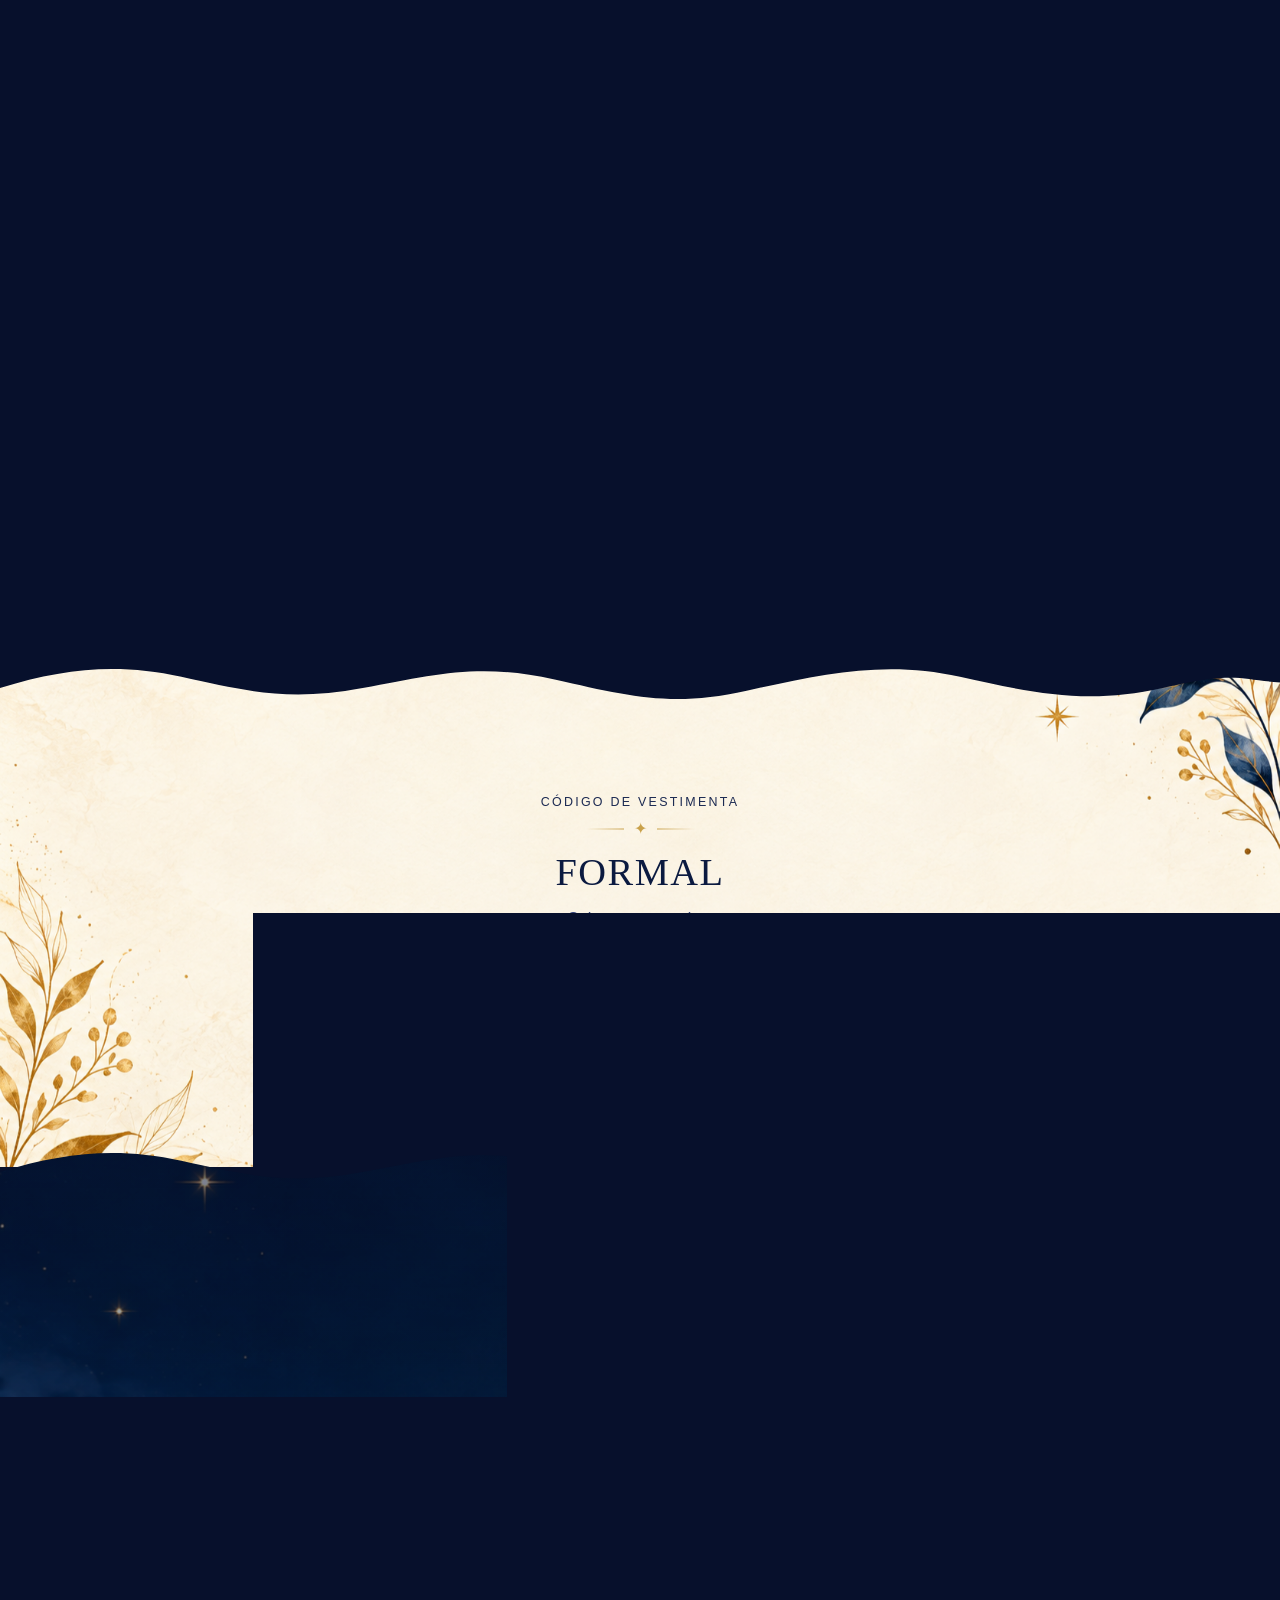
==== commit 4915e7c2: "Implement rules modal and audio controls Added rules modal and background music functionality." ====
--- a/index.html
+++ b/index.html
@@ -31,6 +31,9 @@
 
         <!-- 2. MENSAJE + CUENTA REGRESIVA -->
         <section class="section section--wave section--cream message" id="mensaje">
+            <video class="dream-video" muted playsinline preload="auto" aria-hidden="true" tabindex="-1">
+                <source src="van-gogh-violin.mp4" type="video/mp4">
+            </video>
             <div class="section__bg message__bg" data-parallax data-speed="45"></div>
             <div class="section__inner" data-parallax data-speed="-18">
                 <span class="ornament reveal" aria-hidden="true">✦</span>
@@ -146,6 +149,9 @@
                     <li class="swatch swatch--navy" title="Azul noche"></li>
                     <li class="swatch swatch--cream" title="Crema"></li>
                 </ul>
+                <button class="btn btn--navy reveal" type="button" id="open-rules" data-delay="4">
+                    VER NORMAS DEL EVENTO <span class="btn__arrow" aria-hidden="true">›</span>
+                </button>
             </div>
         </section>
 
@@ -173,6 +179,30 @@
         </form>
     </dialog>
 
+    <!-- Modal: normas del evento (se abre solo desde #open-rules) -->
+    <dialog class="modal modal--rules" id="rules-modal" aria-labelledby="rules-title">
+        <form method="dialog" class="modal__box">
+            <h3 id="rules-title">INFORMACIÓN<br>IMPORTANTE</h3>
+            <span class="ornament" aria-hidden="true">✦</span>
+            <p class="modal__subtitle">Normas para disfrutar juntos</p>
+            <ul class="rules">
+                <li><h4>Identificación</h4><p>Las personas mayores de 18 años deberán presentar INE o identificación oficial para ingresar.</p></li>
+                <li><h4>Ambiente sin humo</h4><p>Agradecemos evitar fumar dentro del salón.</p></li>
+                <li><h4>Bebidas externas</h4><p>No está permitido ingresar bebidas ajenas al establecimiento.</p></li>
+                <li><h4>Momentos especiales</h4><p>Durante los momentos protocolarios, evita obstruir la vista de otros invitados.</p></li>
+                <li><h4>Cuidemos el espacio</h4><p>Ayúdanos a conservar en buen estado las instalaciones y la decoración.</p></li>
+            </ul>
+            <p class="modal__thanks">Gracias por ayudarnos a disfrutar de una noche especial.</p>
+            <button class="btn btn--navy" value="close">ENTENDIDO</button>
+        </form>
+    </dialog>
+
+    <audio id="bg-music" src="cabcion.mp3" loop preload="none"></audio>
+    <button class="music-btn" type="button" id="music-btn" aria-label="Reproducir música" aria-pressed="false">
+        <svg class="music-btn__play" viewBox="0 0 24 24" aria-hidden="true"><path d="M8 5v14l11-7Z"/></svg>
+        <svg class="music-btn__pause" viewBox="0 0 24 24" aria-hidden="true"><path d="M7 5h4v14H7Zm6 0h4v14h-4Z"/></svg>
+    </button>
+
     <script src="js/main.js"></script>
 </body>
 </html>
--- a/css/styles.css
+++ b/css/styles.css
@@ -268,6 +268,38 @@
 /* ---------- 2. Mensaje + cuenta regresiva ---------- */
 .message .section__inner { padding-top: calc(var(--wave-h) + 70px); }
 
+/* ---------- Video de apertura (sección 2) ---------- */
+@property --hole {
+    syntax: "<percentage>";
+    inherits: false;
+    initial-value: -40%;
+}
+
+.dream-video {
+    position: absolute;
+    inset: 0;
+    z-index: 5;
+    width: 100%;
+    height: 100%;
+    object-fit: cover;
+    pointer-events: none;
+    -webkit-mask-image: radial-gradient(circle at 50% 50%, transparent var(--hole), #000 calc(var(--hole) + 40%));
+    mask-image: radial-gradient(circle at 50% 50%, transparent var(--hole), #000 calc(var(--hole) + 40%));
+}
+/* Sin JS el video no se muestra */
+.message:not(.has-dream) .dream-video { display: none; }
+.message.is-finished .dream-video {
+    animation: dream-iris 2.4s cubic-bezier(0.45, 0, 0.25, 1) forwards;
+}
+/* Mientras el video cubre la sección, el contenido espera para revelarse después */
+.message.has-dream:not(.is-finished) .reveal { opacity: 0; transform: translateY(24px); }
+
+@keyframes dream-iris { from { --hole: -40%; } to { --hole: 100%; } }
+
+@media (prefers-reduced-motion: reduce) {
+    .dream-video { display: none; }
+}
+
 .countdown {
     display: grid;
     grid-template-columns: repeat(4, 1fr);
@@ -534,6 +566,39 @@
     color: var(--navy);
     cursor: pointer;
 }
+.modal--rules { width: min(92vw, 460px); max-height: 90svh; overflow-y: auto; }
+.modal--rules h3 { font-weight: 600; letter-spacing: 0.04em; }
+.modal__subtitle { font-weight: 600; margin-bottom: 14px; color: var(--navy-soft); }
+.rules { list-style: none; padding: 0; margin: 0 0 14px; text-align: left; }
+.rules li { padding: 12px 0; border-bottom: 1px solid rgba(201, 161, 74, 0.55); }
+.rules li:last-child { border-bottom: 0; }
+.rules h4 { font: 600 1.1rem var(--font-title); color: var(--navy); margin-bottom: 2px; }
+.rules p { font-size: 0.88rem; color: #3a4575; }
+.modal__thanks { font: 400 1rem var(--font-title); color: var(--navy); margin-bottom: 16px; }
+
+/* ---------- Botón de música ---------- */
+.music-btn {
+    position: fixed;
+    right: max(16px, env(safe-area-inset-right));
+    bottom: max(16px, env(safe-area-inset-bottom));
+    z-index: 20;
+    display: grid;
+    place-items: center;
+    width: 44px;
+    height: 44px;
+    padding: 0;
+    border: 1.5px solid rgba(255, 255, 255, 0.7);
+    border-radius: 50%;
+    background: rgba(7, 16, 44, 0.45);
+    -webkit-backdrop-filter: blur(4px);
+    backdrop-filter: blur(4px);
+    cursor: pointer;
+}
+.music-btn svg { width: 18px; height: 18px; fill: #fff; }
+.music-btn__pause { display: none; }
+.music-btn.is-playing .music-btn__play { display: none; }
+.music-btn.is-playing .music-btn__pause { display: block; }
+.music-btn:focus-visible { outline: 2px solid var(--gold); outline-offset: 3px; }
 
 /* ---------- Animaciones ---------- */
 @keyframes kenburns { from { transform: scale(1); } to { transform: scale(1.12); } }
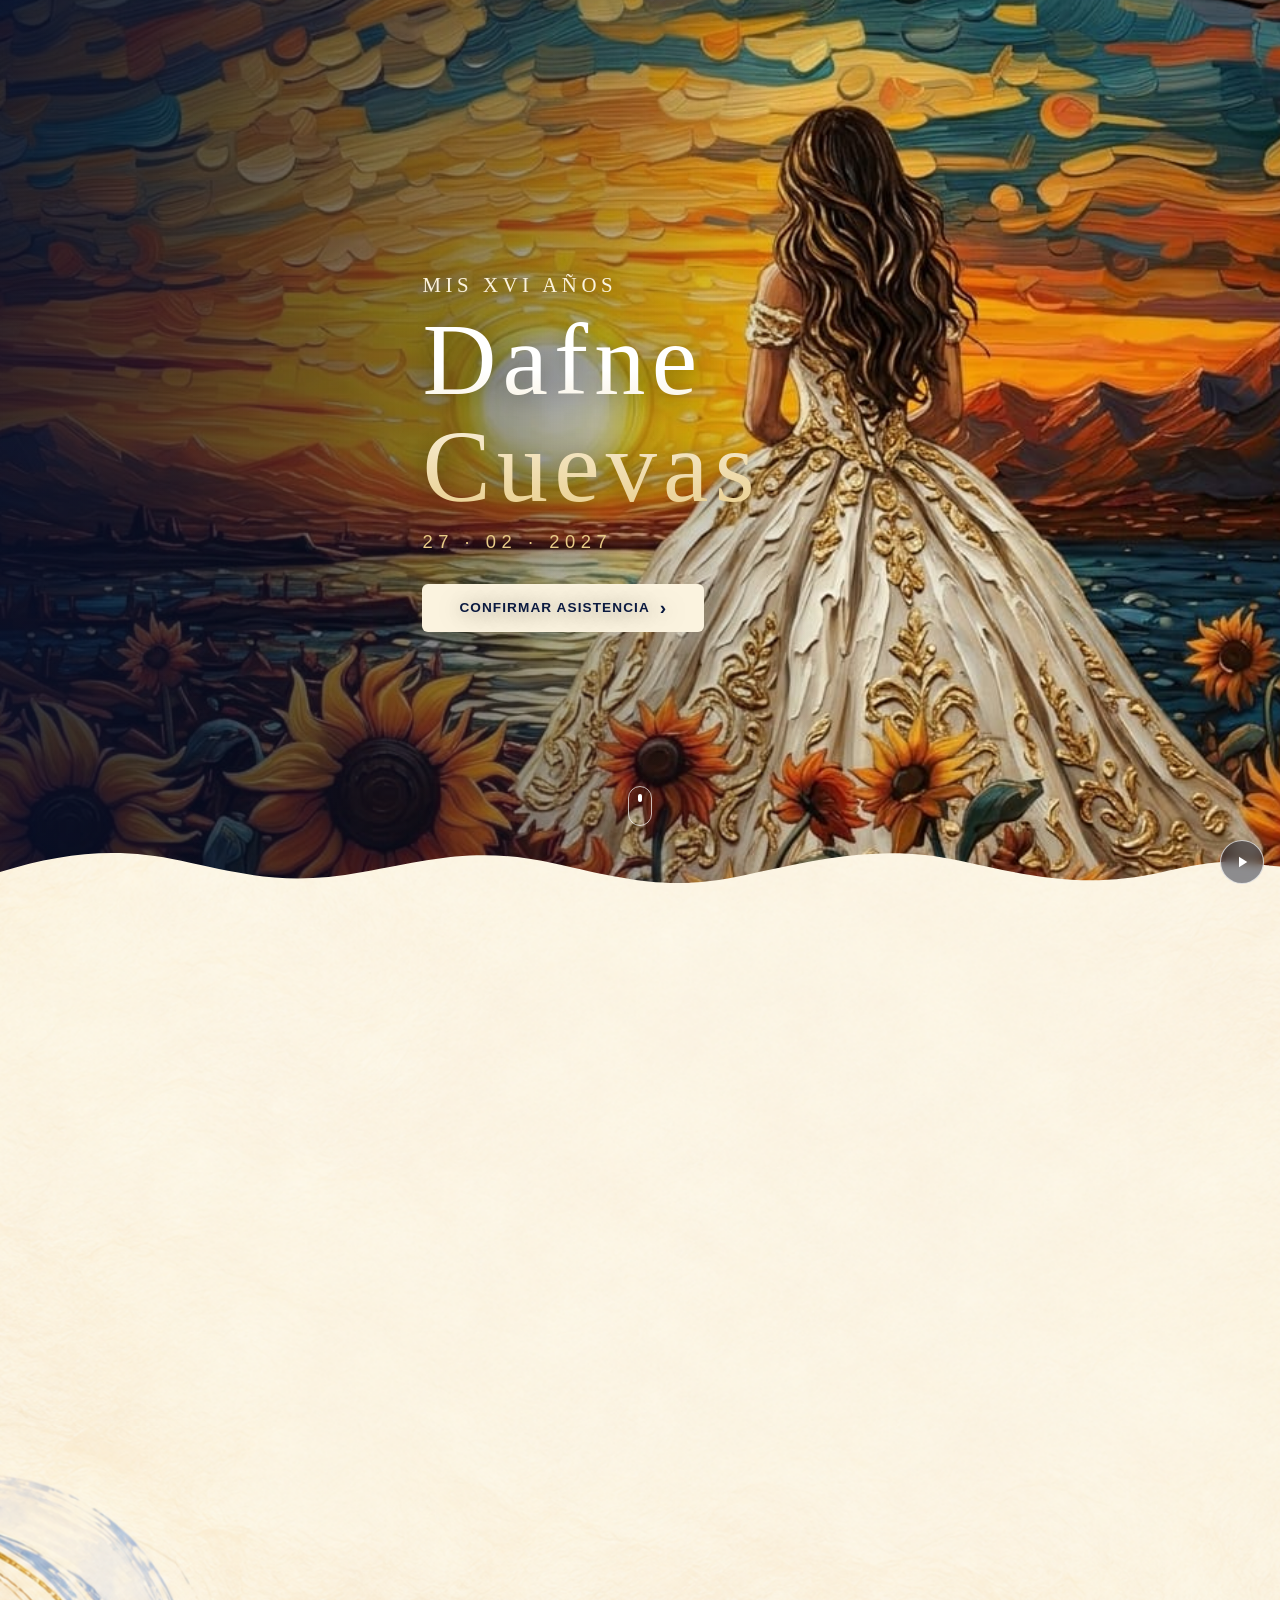
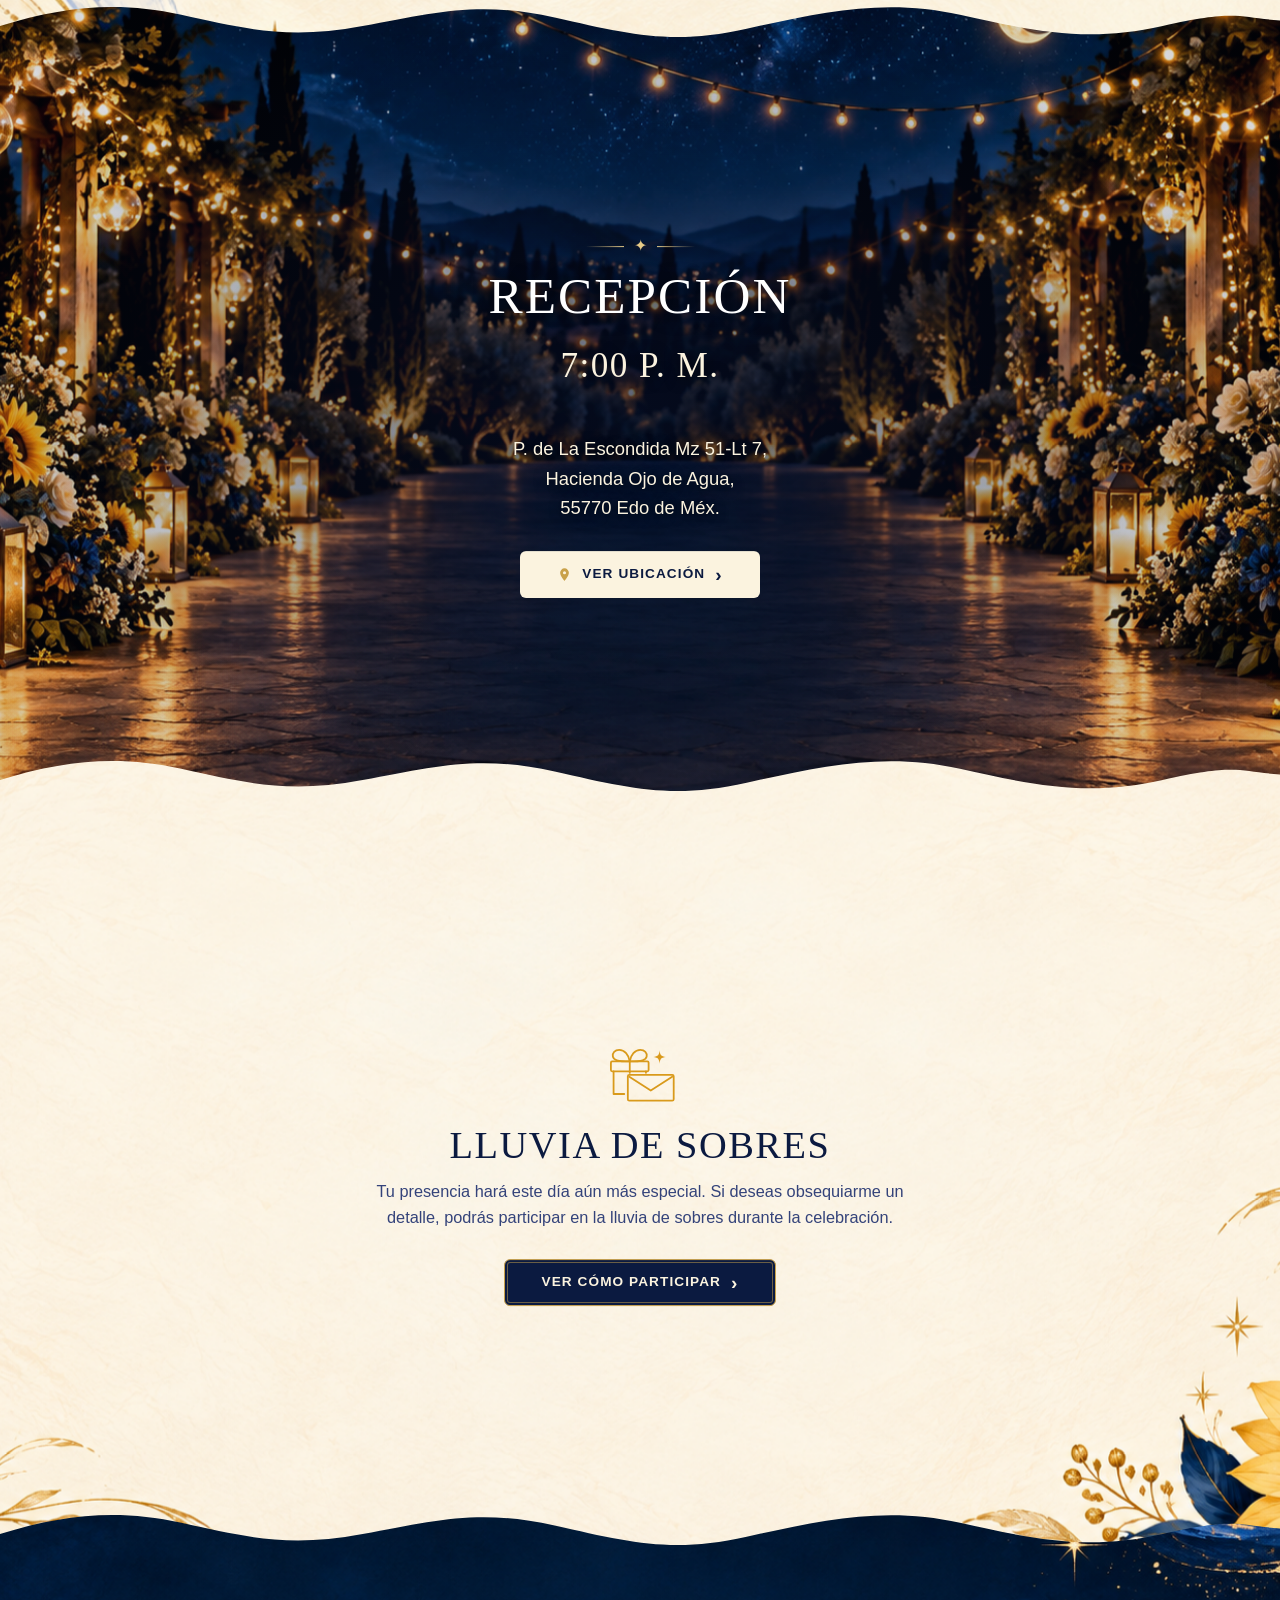
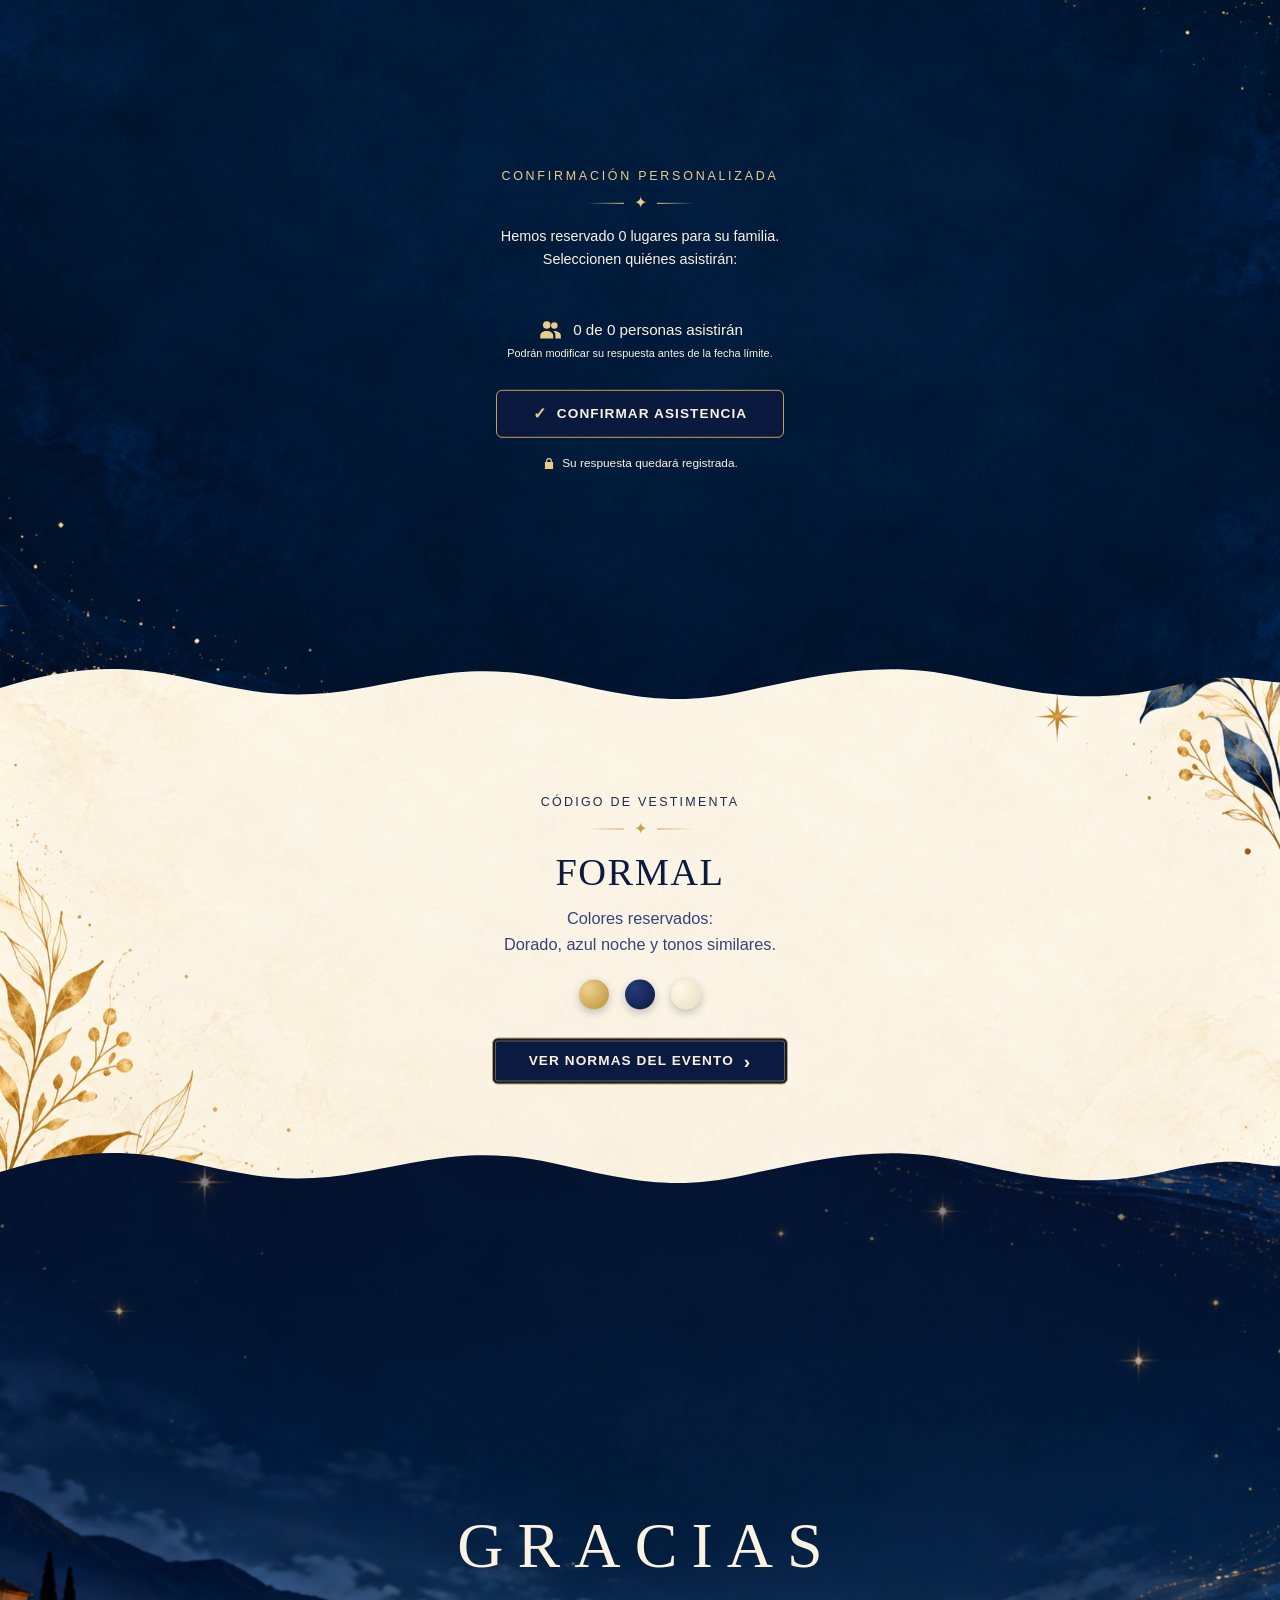
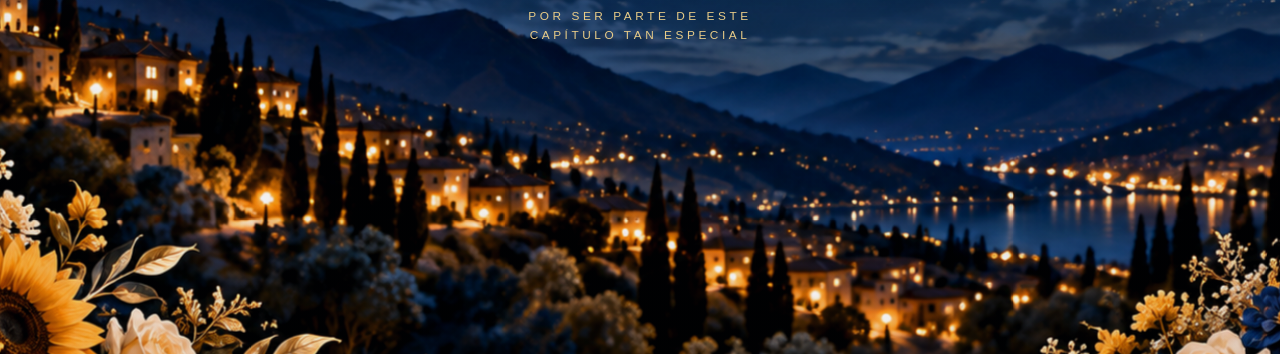
==== commit 13ae6aa2: "Enhance SEO with Open Graph and Twitter meta tags Added Open Graph and Twitter meta tags for better " ====
--- a/index.html
+++ b/index.html
@@ -6,6 +6,21 @@
     <title>Mis XVI Años</title>
     <meta name="description" content="Invitación digital a mis XVI años: un sueño hecho realidad.">
     <meta name="theme-color" content="#0b1a40">
+    <meta property="og:type" content="website">
+    <meta property="og:locale" content="es_MX">
+    <meta property="og:site_name" content="Mis XVI Años">
+    <meta property="og:title" content="Mis XVI Años — Dafne Cuevas">
+    <meta property="og:description" content="Estás invitado a mis XVI años: un sueño hecho realidad. 27 de febrero de 2027.">
+    <meta property="og:url" content="https://invitacion-xv-feb.github.io/dafne/">
+    <meta property="og:image" content="https://invitacion-xv-feb.github.io/dafne/desktop/01-hero.jpeg">
+    <meta property="og:image:type" content="image/jpeg">
+    <meta property="og:image:width" content="1372">
+    <meta property="og:image:height" content="768">
+    <meta property="og:image:alt" content="Invitación a los XVI años de Dafne Cuevas">
+    <meta name="twitter:card" content="summary_large_image">
+    <meta name="twitter:title" content="Mis XVI Años — Dafne Cuevas">
+    <meta name="twitter:description" content="Estás invitado a mis XVI años: un sueño hecho realidad.">
+    <meta name="twitter:image" content="https://invitacion-xv-feb.github.io/dafne/desktop/01-hero.jpeg">
     <link rel="preconnect" href="https://fonts.googleapis.com">
     <link rel="preconnect" href="https://fonts.gstatic.com" crossorigin>
     <link href="https://fonts.googleapis.com/css2?family=Cormorant+Garamond:wght@400;500;600&family=Montserrat:wght@300;400;500;600&display=swap" rel="stylesheet">
